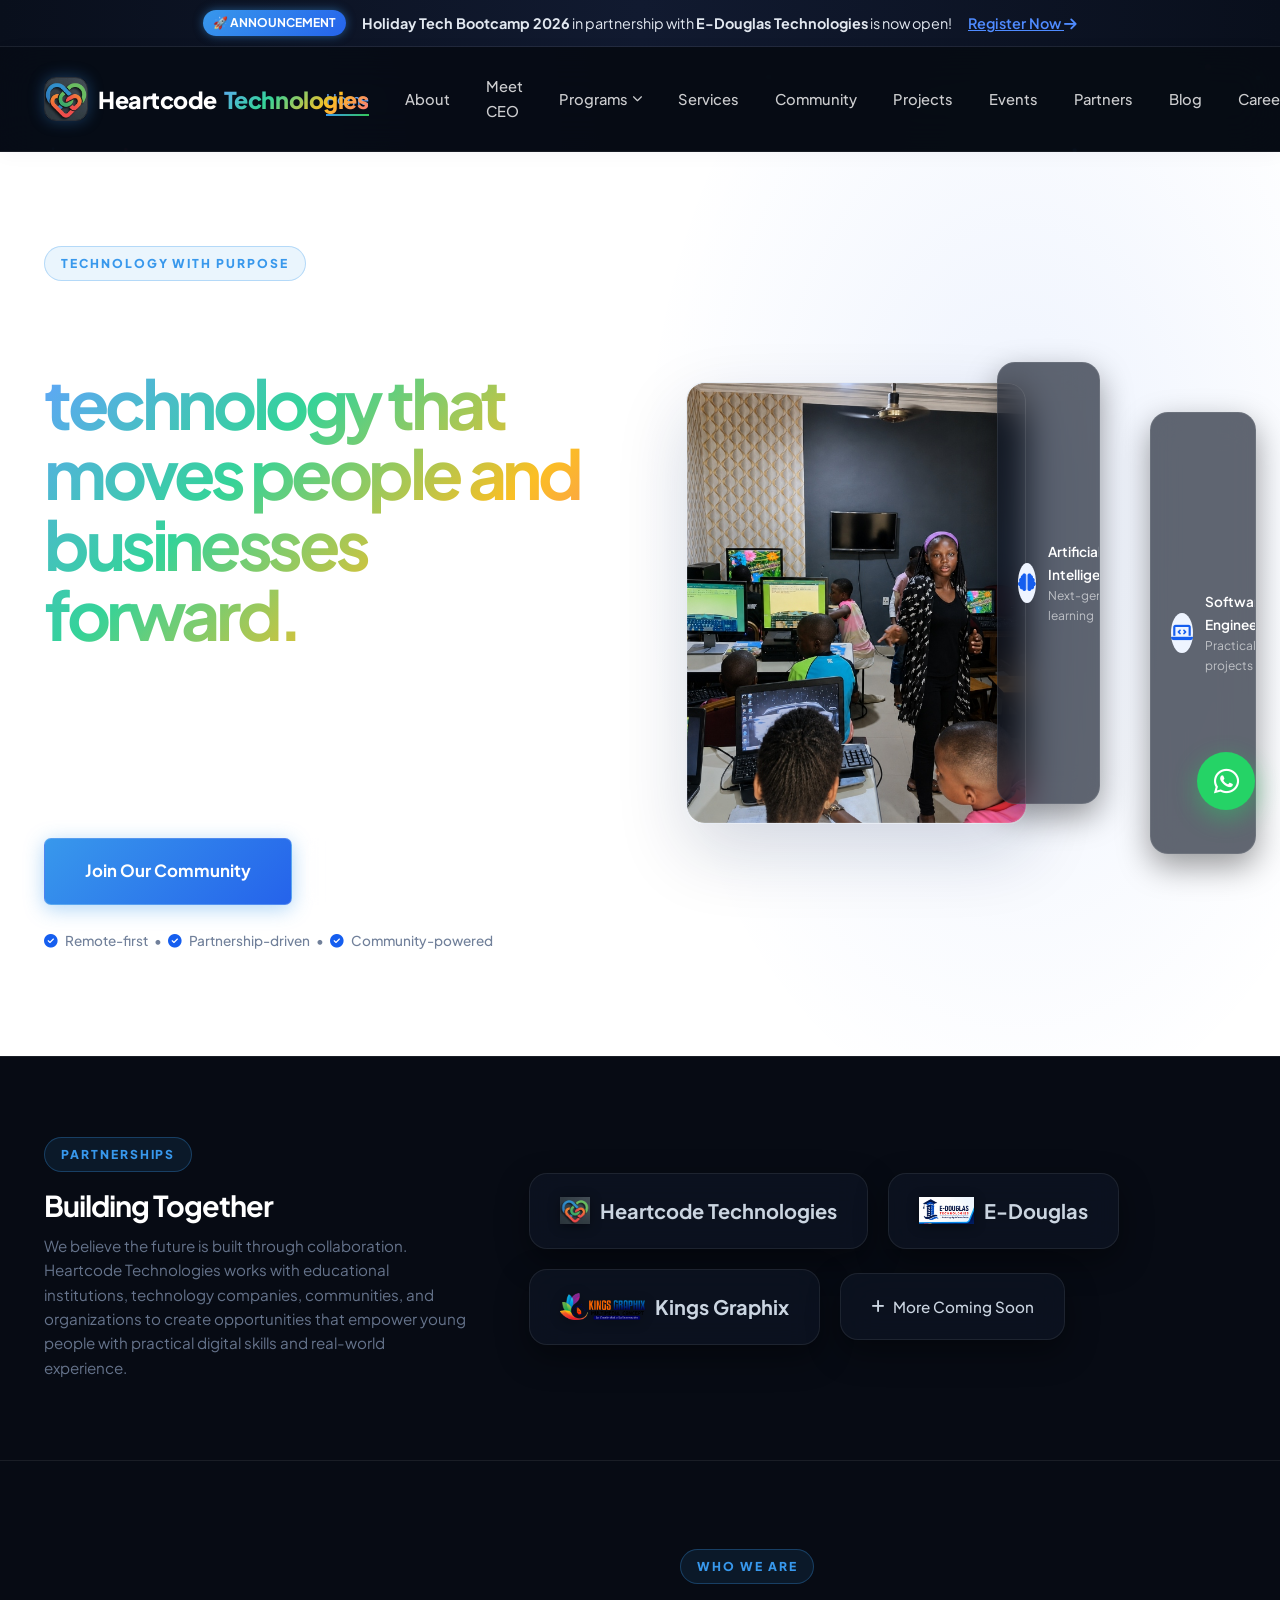
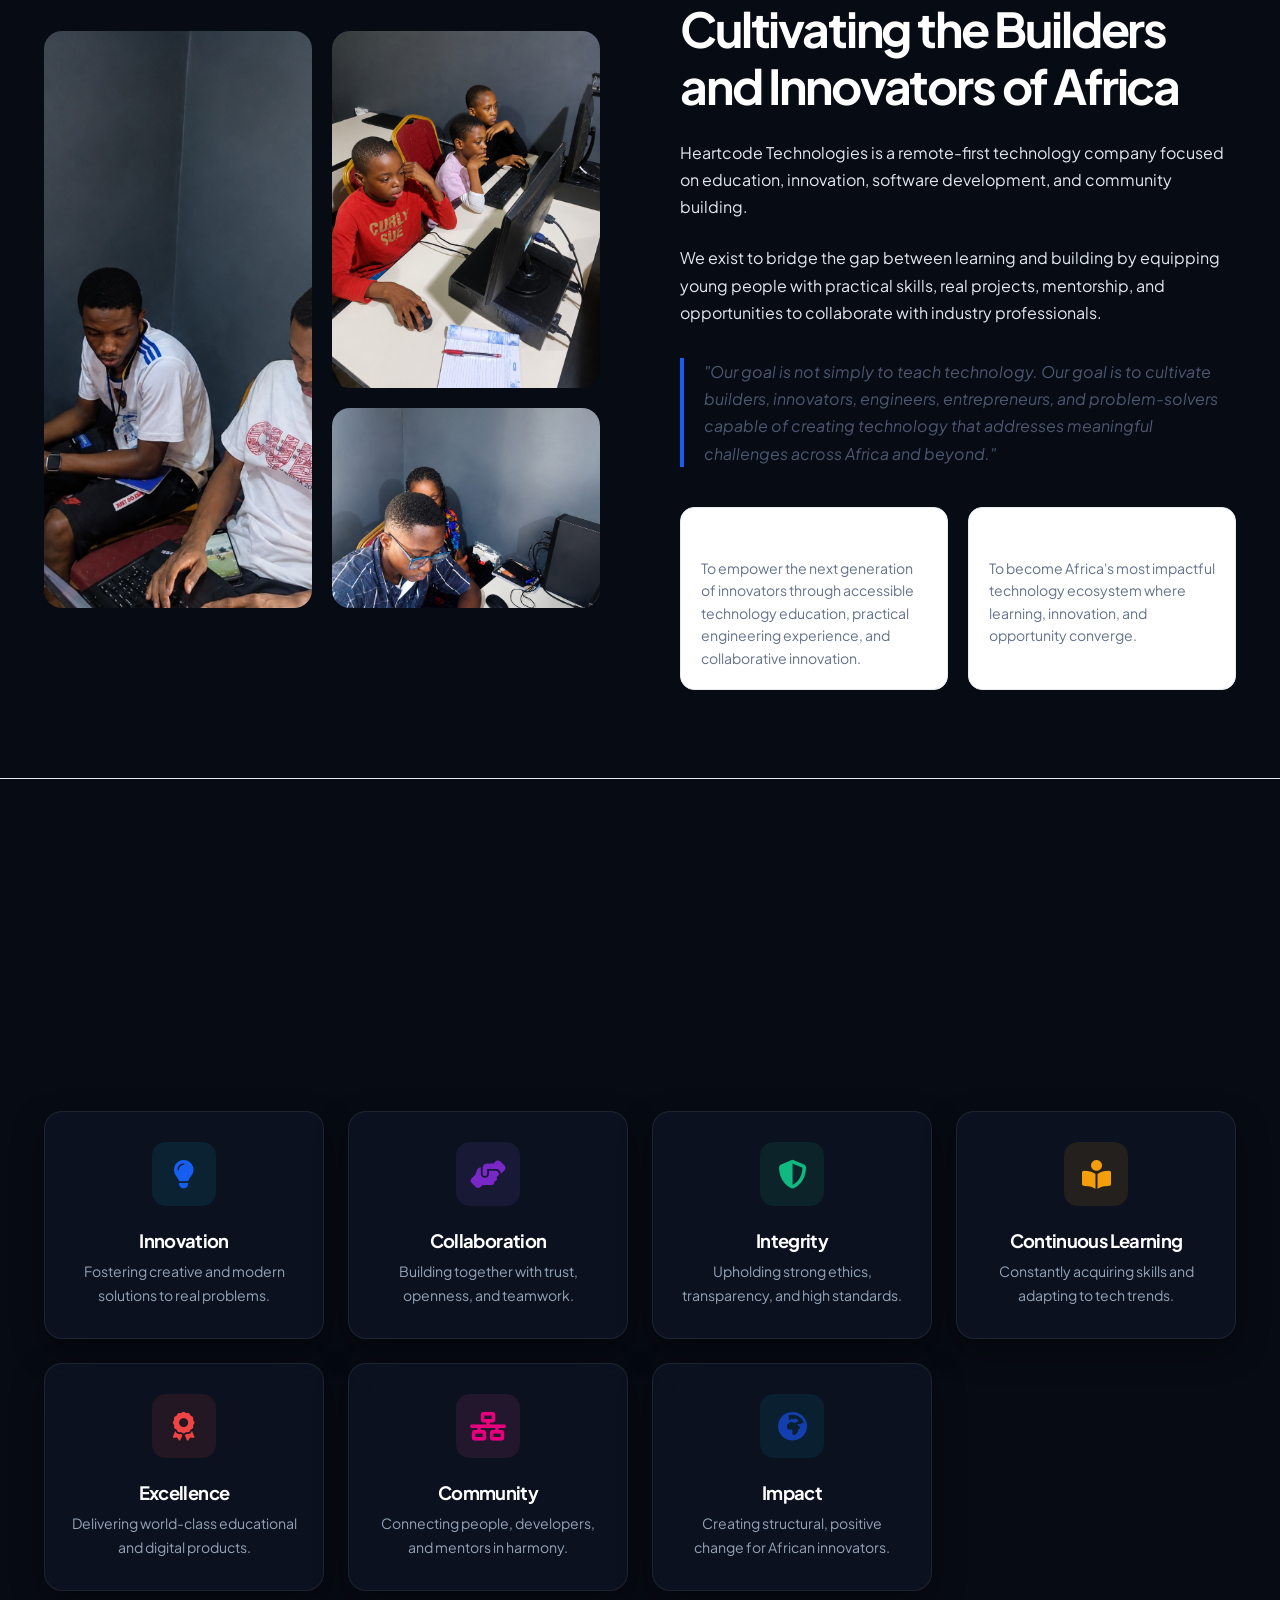
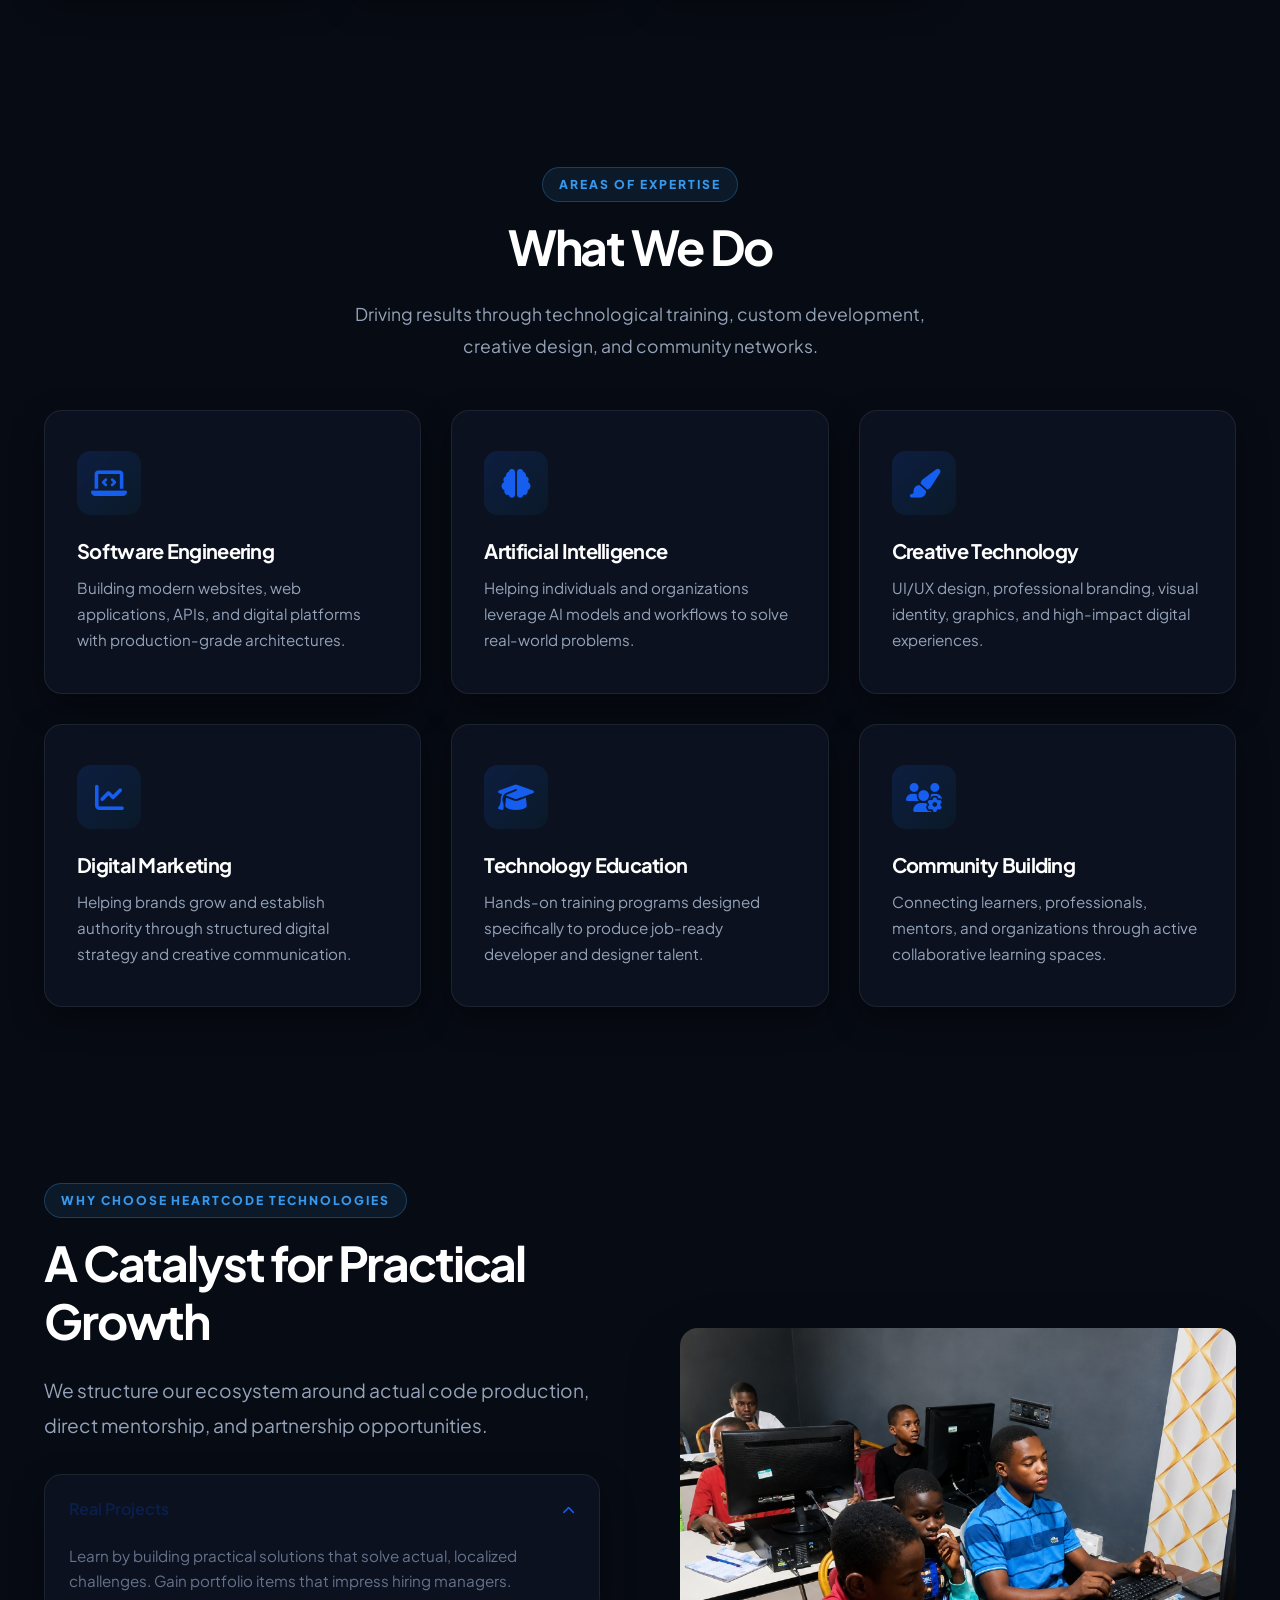
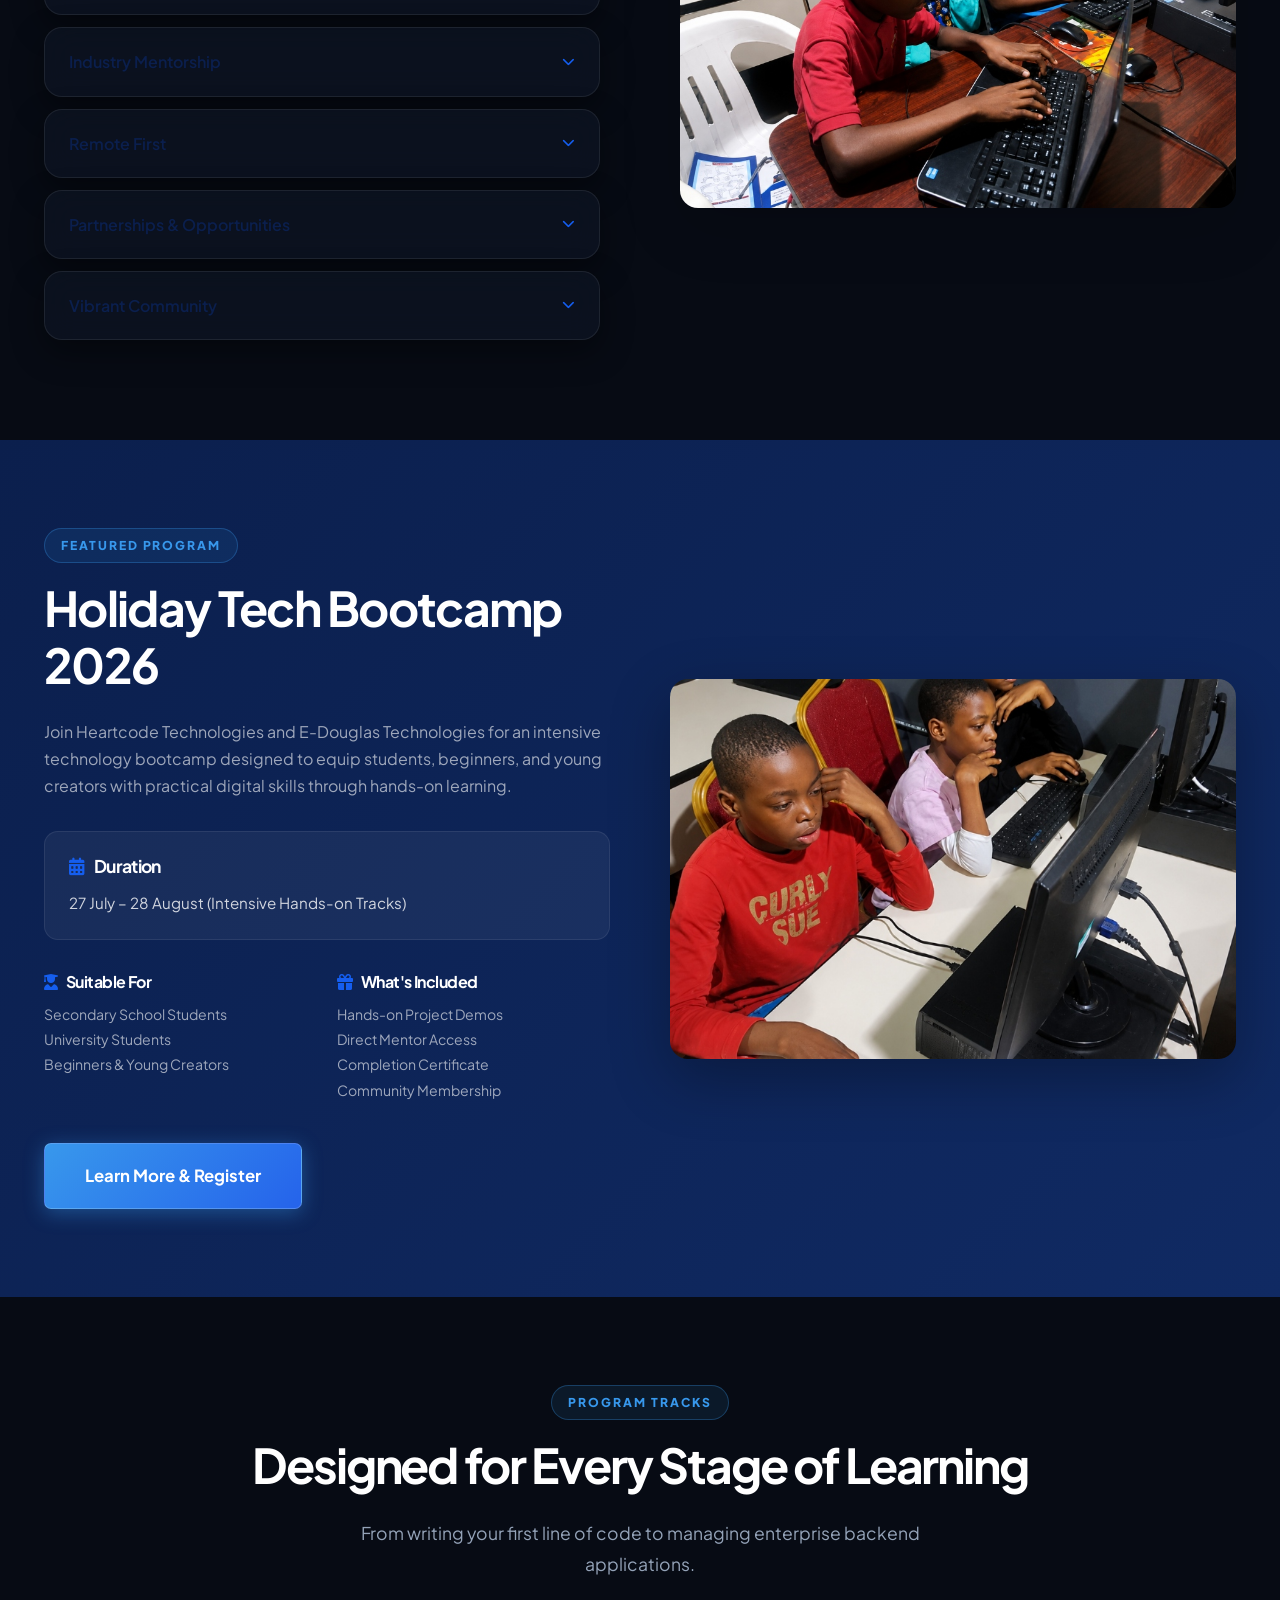
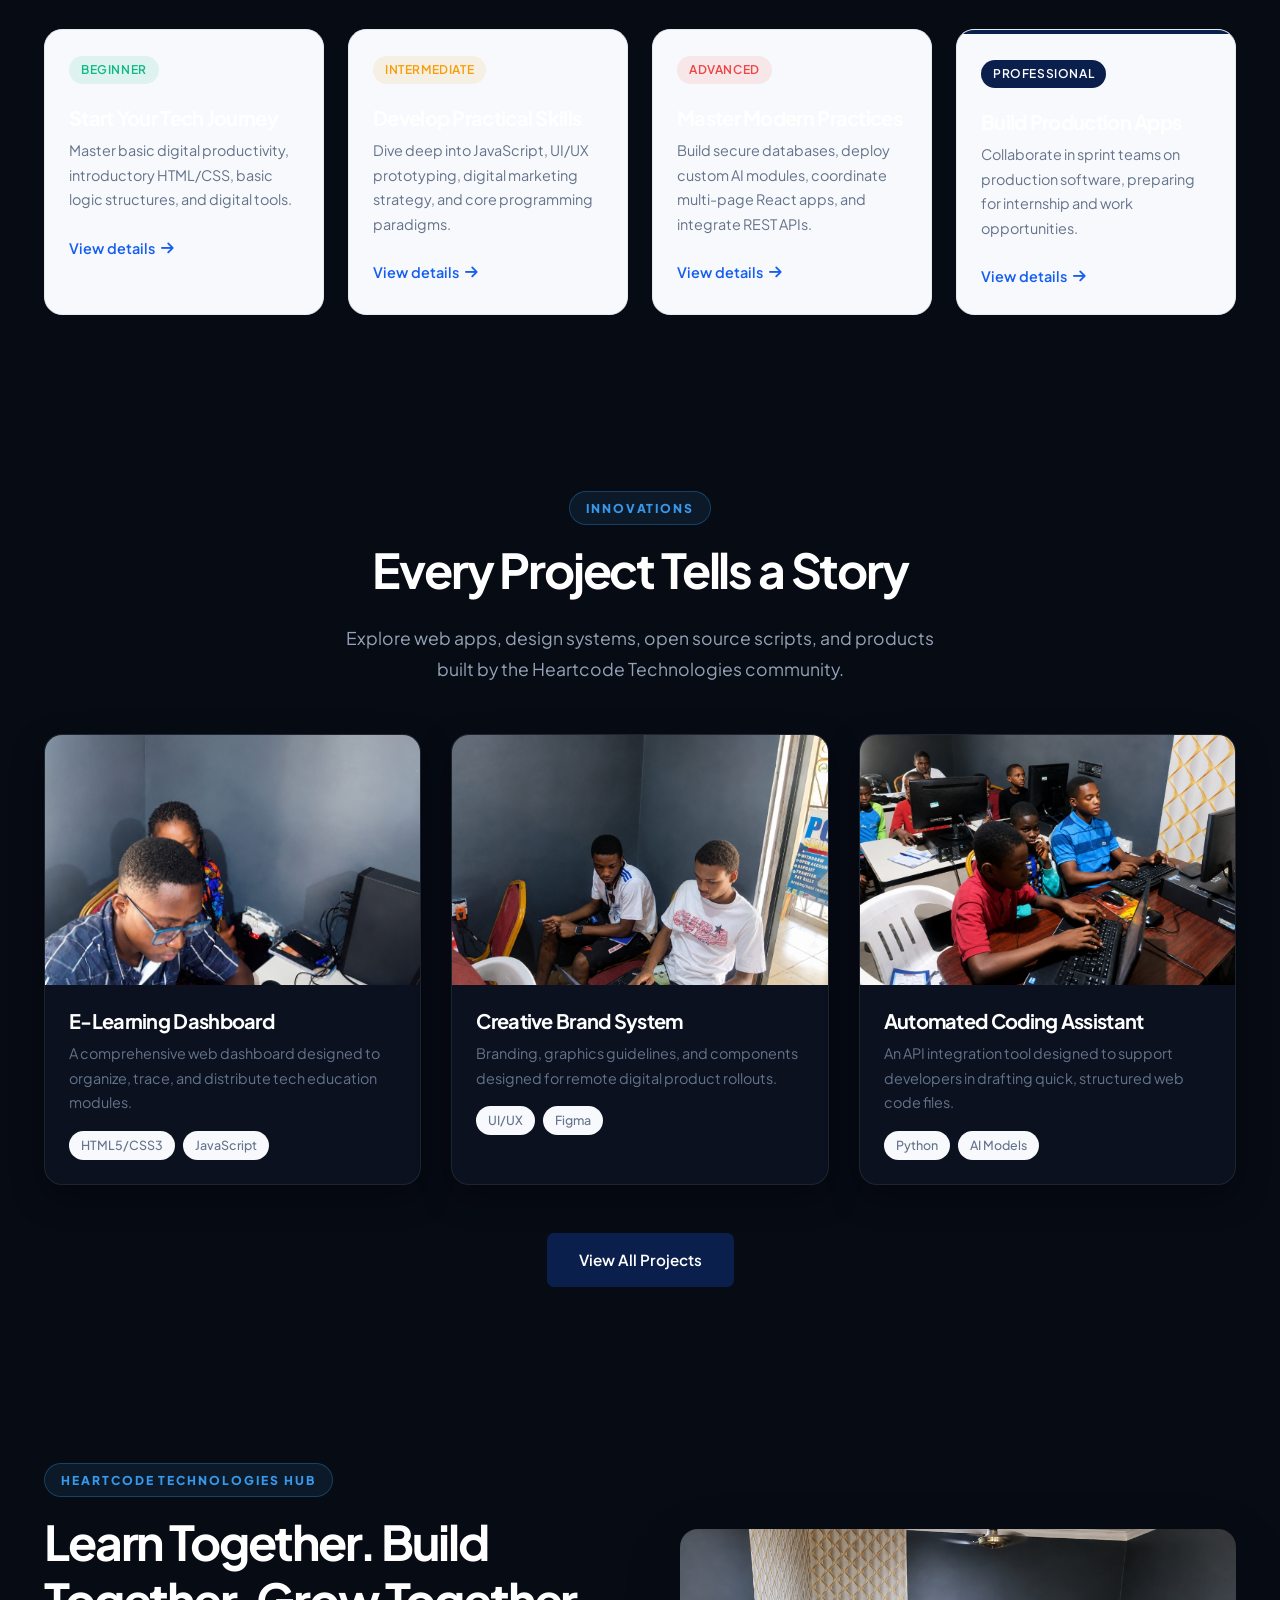
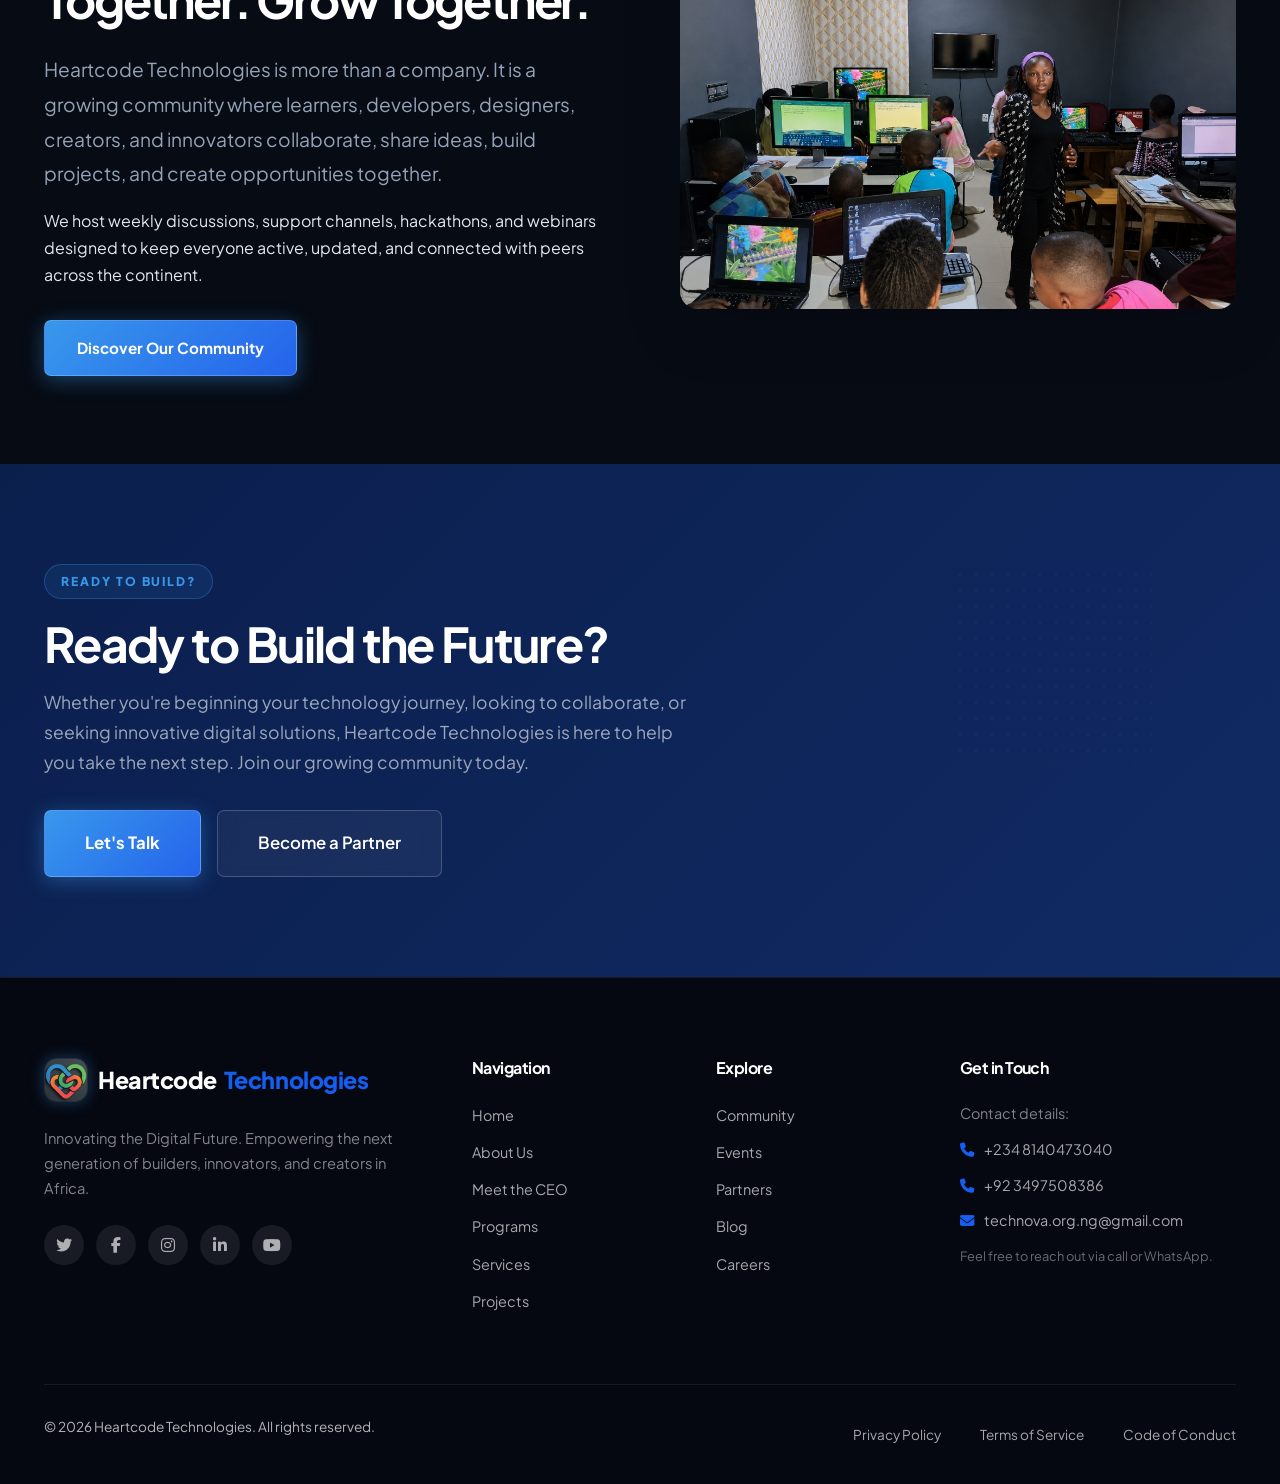
==== index.html @ 49b743de "Refine Heartcode Technologies homepage messaging and footer identity" ====
<!DOCTYPE html>
<html lang="en">

<head>
  <meta charset="UTF-8">
  <meta name="viewport" content="width=device-width, initial-scale=1.0">
  <meta name="description" content="Heartcode Technologies — We build technology that moves people and businesses forward. Remote-first technology company and innovation community.">
  <meta name="keywords" content="Heartcode Technologies, Heartcode Technologies, technology education, software engineering, artificial intelligence, creative technology, partnerships, Africa innovators">
  <meta name="author" content="Heartcode Technologies">
  <title>Heartcode Technologies — Technology with Purpose. Built for Progress.</title>
  <link rel="shortcut icon" href="./assets/img/favicon.png">
  <link rel="stylesheet" href="./assets/css/style.css">
  <link rel="stylesheet" href="https://cdnjs.cloudflare.com/ajax/libs/font-awesome/6.5.0/css/all.min.css">
</head>

<body>

  <!-- Mobile Overlay -->
  <div class="mobile-overlay"></div>

  <!-- ========== ANNOUNCEMENT BAR ========== -->
  <div class="announcement-bar">
    <div class="container">
      <div class="announcement-inner">
        <span class="announcement-badge">🚀 Announcement</span>
        <span><strong>Holiday Tech Bootcamp 2026</strong> in partnership with <strong>E-Douglas Technologies</strong> is now open!</span>
        <a href="./programs.html" class="announcement-link">Register Now <i class="fas fa-arrow-right"></i></a>
      </div>
    </div>
  </div>

  <!-- ========== HEADER ========== -->
  <header class="header" id="header">
    <div class="container">
      <nav class="nav-inner">
        <a href="./index.html" class="logo">
          <img src="./assets/img/heartcode-icon.png" alt="Heartcode Technologies Logo" class="brand-logo-img">
          <span class="logo-text">Heartcode <span class="logo-gradient">Technologies</span></span>
        </a>

        <div class="nav-links" id="navLinks">
          <a href="./index.html" class="active">Home</a>
          <a href="./about.html">About</a>
          <a href="./ceo.html">Meet CEO</a>
          <div class="nav-dropdown">
            <a href="#" class="nav-dropdown-toggle">
              Programs <i class="fas fa-chevron-down dropdown-arrow"></i>
            </a>
            <div class="nav-dropdown-menu">
              <a href="./programs.html">Bootcamp 2026</a>
              <a href="./programs.html#levels">Program Tracks</a>
            </div>
          </div>
          <a href="./services.html">Services</a>
          <a href="./community.html">Community</a>
          <a href="./projects.html">Projects</a>
          <a href="./events.html">Events</a>
          <a href="./partners.html">Partners</a>
          <a href="./blog.html">Blog</a>
          <a href="./careers.html">Careers</a>
          <a href="./contact.html">Contact</a>

          <div class="nav-cta">
            <a href="./contact.html" class="btn btn-primary btn-sm">Let's Talk</a>
          </div>
        </div>

        <button class="menu-toggle" id="menuToggle" aria-label="Toggle Menu">
          <span></span>
          <span></span>
          <span></span>
        </button>
      </nav>
    </div>
  </header>

  <!-- ========== HERO SECTION ========== -->
  <section class="hero" id="hero">
    <div class="hero-bg-shapes">
      <div class="shape shape-1"></div>
      <div class="shape shape-2"></div>
      <div class="shape shape-3"></div>
    </div>
    <div class="hero-grid"></div>

    <div class="container">
      <div class="hero-content">
        <div class="hero-text">
          <span class="section-label">Technology with Purpose</span>
          <h1>We build <span class="highlight">technology that moves people and businesses forward.</span></h1>
          <p class="hero-desc">We are a technology company creating digital solutions, strengthening cybersecurity, developing practical technology skills, and helping organisations turn ambitious ideas into working products.</p>
          <div class="hero-buttons">
            <a href="./contact.html" class="btn btn-primary btn-lg">Join Our Community</a>
            <a href="./programs.html" class="btn btn-outline btn-lg">Explore Programs</a>
          </div>
          <p style="color: rgba(255,255,255,0.4); font-size: 0.85rem; margin-top: 1.5rem; font-weight: 500;">
            <i class="fas fa-check-circle" style="color: var(--primary); margin-right: 5px;"></i> Remote-first &nbsp;&nbsp;&bull;&nbsp;&nbsp; 
            <i class="fas fa-check-circle" style="color: var(--primary); margin-right: 5px;"></i> Partnership-driven &nbsp;&nbsp;&bull;&nbsp;&nbsp; 
            <i class="fas fa-check-circle" style="color: var(--primary); margin-right: 5px;"></i> Community-powered
          </p>
        </div>

        <div class="hero-visual">
          <div class="hero-image-wrapper">
            <img src="./assets/img/training-classroom.jpg" alt="Heartcode Technologies Training Classroom in Action">
          </div>
          <div class="hero-float-card card-1">
            <div class="icon-circle"><i class="fas fa-brain"></i></div>
            <div>
              <div class="card-text">Artificial Intelligence</div>
              <div class="card-sub">Next-gen learning</div>
            </div>
          </div>
          <div class="hero-float-card card-2">
            <div class="icon-circle"><i class="fas fa-laptop-code"></i></div>
            <div>
              <div class="card-text">Software Engineering</div>
              <div class="card-sub">Practical projects</div>
            </div>
          </div>
        </div>
      </div>
    </div>
  </section>

  <!-- ========== PARTNERS SECTION ========== -->
  <section class="partners-section">
    <div class="container">
      <div class="partners-inner">
        <div>
          <span class="section-label">Partnerships</span>
          <h2 style="font-size: 1.8rem; margin-bottom: 0.75rem;">Building Together</h2>
          <p style="color: var(--gray-400); font-size: 0.95rem; line-height: 1.6; margin: 0;">We believe the future is built through collaboration. Heartcode Technologies works with educational institutions, technology companies, communities, and organizations to create opportunities that empower young people with practical digital skills and real-world experience.</p>
        </div>
        <div class="partner-logos">
          <div class="partner-logo-box">
            <img src="./assets/img/heartcode-icon.png" alt="Heartcode Technologies" class="partner-inline-logo"> Heartcode Technologies
          </div>
          <div class="partner-logo-box">
            <img src="./assets/img/edouglas-logo.png" alt="E-Douglas Technologies" class="partner-inline-logo"> E-Douglas
          </div>
          <div class="partner-logo-box">
            <img src="./assets/img/kingsgraphix-logo.png" alt="Kings Graphix" class="partner-inline-logo"> Kings Graphix
          </div>
          <div class="partner-logo-box upcoming">
            <i class="fas fa-plus" style="margin-right: 8px;"></i> More Coming Soon
          </div>
        </div>
      </div>
    </div>
  </section>

  <!-- ========== ABOUT SUMMARY ========== -->
  <section class="about-section" id="about">
    <div class="container">
      <div class="about-grid">
        <div class="about-images reveal">
          <div class="img-tall">
            <img src="./assets/img/training-mentors.jpg" alt="Heartcode Technologies Mentors Collaborating on Laptop">
          </div>
          <div class="img-square">
            <img src="./assets/img/training-kids.jpg" alt="Young Students Learning at Computers" style="width: 100%; height: 100%; object-fit: cover; border-radius: var(--radius-md);">
          </div>
          <div class="img-square">
            <img src="./assets/img/training-student.jpg" alt="Heartcode Technologies Student Working at Computer">
          </div>
        </div>

        <div class="reveal">
          <span class="section-label">Who We Are</span>
          <h2 class="section-title">Cultivating the Builders and Innovators of Africa</h2>
          <p style="margin-bottom: 1.5rem;">Heartcode Technologies is a remote-first technology company focused on education, innovation, software development, and community building.</p>
          <p style="margin-bottom: 2rem;">We exist to bridge the gap between learning and building by equipping young people with practical skills, real projects, mentorship, and opportunities to collaborate with industry professionals.</p>
          <blockquote style="border-left: 4px solid var(--primary); padding-left: 20px; font-style: italic; color: var(--gray-500); margin-bottom: 2.5rem;">
            "Our goal is not simply to teach technology. Our goal is to cultivate builders, innovators, engineers, entrepreneurs, and problem-solvers capable of creating technology that addresses meaningful challenges across Africa and beyond."
          </blockquote>
          
          <div style="display: grid; grid-template-columns: 1fr 1fr; gap: 20px;">
            <div style="background: var(--white); padding: 20px; border-radius: var(--radius-md); border: 1px solid var(--gray-100);">
              <h4 style="font-size: 1.1rem; color: var(--primary); margin-bottom: 8px;"><i class="fas fa-bullseye"></i> Our Mission</h4>
              <p style="font-size: 0.88rem; color: var(--gray-400); margin: 0; line-height: 1.6;">To empower the next generation of innovators through accessible technology education, practical engineering experience, and collaborative innovation.</p>
            </div>
            <div style="background: var(--white); padding: 20px; border-radius: var(--radius-md); border: 1px solid var(--gray-100);">
              <h4 style="font-size: 1.1rem; color: var(--accent-purple); margin-bottom: 8px;"><i class="fas fa-eye"></i> Our Vision</h4>
              <p style="font-size: 0.88rem; color: var(--gray-400); margin: 0; line-height: 1.6;">To become Africa's most impactful technology ecosystem where learning, innovation, and opportunity converge.</p>
            </div>
          </div>
        </div>
      </div>
    </div>
  </section>

  <!-- ========== VALUES SECTION ========== -->
  <section class="values-section" style="background: var(--white); border-top: 1px solid var(--gray-100);">
    <div class="container">
      <div class="text-center reveal">
        <span class="section-label" style="justify-content:center;">Core Values</span>
        <h2 class="section-title">What Drives Heartcode Technologies</h2>
        <p class="section-desc" style="margin: 0 auto 3rem;">We are anchored by foundational values that shape our training, products, and overall community ecosystem.</p>
      </div>

      <div style="display: grid; grid-template-columns: repeat(auto-fill, minmax(250px, 1fr)); gap: 24px;">
        <div class="service-card reveal reveal-delay-1" style="padding: 30px 24px; text-align: center;">
          <div class="service-icon" style="margin: 0 auto 1.5rem; background: rgba(0, 180, 216, 0.1);"><i class="fas fa-lightbulb"></i></div>
          <h4 style="font-size: 1.15rem; margin-bottom: 8px;">Innovation</h4>
          <p style="font-size: 0.88rem; color: var(--gray-400); margin: 0;">Fostering creative and modern solutions to real problems.</p>
        </div>

        <div class="service-card reveal reveal-delay-2" style="padding: 30px 24px; text-align: center;">
          <div class="service-icon" style="margin: 0 auto 1.5rem; color: var(--accent-purple); background: rgba(139, 92, 246, 0.1);"><i class="fas fa-hands-helping"></i></div>
          <h4 style="font-size: 1.15rem; margin-bottom: 8px;">Collaboration</h4>
          <p style="font-size: 0.88rem; color: var(--gray-400); margin: 0;">Building together with trust, openness, and teamwork.</p>
        </div>

        <div class="service-card reveal reveal-delay-3" style="padding: 30px 24px; text-align: center;">
          <div class="service-icon" style="margin: 0 auto 1.5rem; color: var(--accent-green); background: rgba(16, 185, 129, 0.1);"><i class="fas fa-shield-alt"></i></div>
          <h4 style="font-size: 1.15rem; margin-bottom: 8px;">Integrity</h4>
          <p style="font-size: 0.88rem; color: var(--gray-400); margin: 0;">Upholding strong ethics, transparency, and high standards.</p>
        </div>

        <div class="service-card reveal reveal-delay-4" style="padding: 30px 24px; text-align: center;">
          <div class="service-icon" style="margin: 0 auto 1.5rem; color: var(--accent-orange); background: rgba(245, 158, 11, 0.1);"><i class="fas fa-book-reader"></i></div>
          <h4 style="font-size: 1.15rem; margin-bottom: 8px;">Continuous Learning</h4>
          <p style="font-size: 0.88rem; color: var(--gray-400); margin: 0;">Constantly acquiring skills and adapting to tech trends.</p>
        </div>

        <div class="service-card reveal reveal-delay-1" style="padding: 30px 24px; text-align: center;">
          <div class="service-icon" style="margin: 0 auto 1.5rem; color: var(--accent-red); background: rgba(239, 68, 68, 0.1);"><i class="fas fa-award"></i></div>
          <h4 style="font-size: 1.15rem; margin-bottom: 8px;">Excellence</h4>
          <p style="font-size: 0.88rem; color: var(--gray-400); margin: 0;">Delivering world-class educational and digital products.</p>
        </div>

        <div class="service-card reveal reveal-delay-2" style="padding: 30px 24px; text-align: center;">
          <div class="service-icon" style="margin: 0 auto 1.5rem; color: var(--accent-pink); background: rgba(236, 72, 153, 0.1);"><i class="fas fa-network-wired"></i></div>
          <h4 style="font-size: 1.15rem; margin-bottom: 8px;">Community</h4>
          <p style="font-size: 0.88rem; color: var(--gray-400); margin: 0;">Connecting people, developers, and mentors in harmony.</p>
        </div>

        <div class="service-card reveal reveal-delay-3" style="padding: 30px 24px; text-align: center;">
          <div class="service-icon" style="margin: 0 auto 1.5rem; color: var(--primary-dark); background: rgba(0, 150, 183, 0.1);"><i class="fas fa-globe-africa"></i></div>
          <h4 style="font-size: 1.15rem; margin-bottom: 8px;">Impact</h4>
          <p style="font-size: 0.88rem; color: var(--gray-400); margin: 0;">Creating structural, positive change for African innovators.</p>
        </div>
      </div>
    </div>
  </section>

  <!-- ========== WHAT WE DO SECTION ========== -->
  <section class="services-section" id="what-we-do" style="background: var(--off-white);">
    <div class="container">
      <div class="text-center reveal">
        <span class="section-label" style="justify-content:center;">Areas of Expertise</span>
        <h2 class="section-title">What We Do</h2>
        <p class="section-desc" style="margin: 0 auto 3rem;">Driving results through technological training, custom development, creative design, and community networks.</p>
      </div>

      <div class="services-grid">
        <div class="service-card reveal reveal-delay-1">
          <div class="service-icon"><i class="fas fa-laptop-code"></i></div>
          <h4>Software Engineering</h4>
          <p>Building modern websites, web applications, APIs, and digital platforms with production-grade architectures.</p>
        </div>

        <div class="service-card reveal reveal-delay-2">
          <div class="service-icon"><i class="fas fa-brain"></i></div>
          <h4>Artificial Intelligence</h4>
          <p>Helping individuals and organizations leverage AI models and workflows to solve real-world problems.</p>
        </div>

        <div class="service-card reveal reveal-delay-3">
          <div class="service-icon"><i class="fas fa-paint-brush"></i></div>
          <h4>Creative Technology</h4>
          <p>UI/UX design, professional branding, visual identity, graphics, and high-impact digital experiences.</p>
        </div>

        <div class="service-card reveal reveal-delay-1">
          <div class="service-icon"><i class="fas fa-chart-line"></i></div>
          <h4>Digital Marketing</h4>
          <p>Helping brands grow and establish authority through structured digital strategy and creative communication.</p>
        </div>

        <div class="service-card reveal reveal-delay-2">
          <div class="service-icon"><i class="fas fa-graduation-cap"></i></div>
          <h4>Technology Education</h4>
          <p>Hands-on training programs designed specifically to produce job-ready developer and designer talent.</p>
        </div>

        <div class="service-card reveal reveal-delay-3">
          <div class="service-icon"><i class="fas fa-users-cog"></i></div>
          <h4>Community Building</h4>
          <p>Connecting learners, professionals, mentors, and organizations through active collaborative learning spaces.</p>
        </div>
      </div>
    </div>
  </section>

  <!-- ========== WHY HEARTCODE NEXUS SECTION ========== -->
  <section class="why-section" id="why-technologies">
    <div class="container">
      <div class="why-grid">
        <div class="reveal">
          <span class="section-label">Why Choose Heartcode Technologies</span>
          <h2 class="section-title">A Catalyst for Practical Growth</h2>
          <p class="lead mb-4">We structure our ecosystem around actual code production, direct mentorship, and partnership opportunities.</p>

          <div class="accordion">
            <div class="accordion-item active">
              <div class="accordion-header">
                Real Projects
                <i class="fas fa-chevron-down accordion-arrow"></i>
              </div>
              <div class="accordion-body">
                <div class="accordion-body-inner">
                  Learn by building practical solutions that solve actual, localized challenges. Gain portfolio items that impress hiring managers.
                </div>
              </div>
            </div>

            <div class="accordion-item">
              <div class="accordion-header">
                Industry Mentorship
                <i class="fas fa-chevron-down accordion-arrow"></i>
              </div>
              <div class="accordion-body">
                <div class="accordion-body-inner">
                  Learn directly from experienced tech leaders, engineers, and creatives who guide you through engineering practices.
                </div>
              </div>
            </div>

            <div class="accordion-item">
              <div class="accordion-header">
                Remote First
                <i class="fas fa-chevron-down accordion-arrow"></i>
              </div>
              <div class="accordion-body">
                <div class="accordion-body-inner">
                  Join from anywhere, collaborate from everywhere. Participate in standups, code reviews, and design critiques virtually.
                </div>
              </div>
            </div>

            <div class="accordion-item">
              <div class="accordion-header">
                Partnerships & Opportunities
                <i class="fas fa-chevron-down accordion-arrow"></i>
              </div>
              <div class="accordion-body">
                <div class="accordion-body-inner">
                  Create pathways through our partnerships with technology firms, local communities, and organizations like E-Douglas Technologies.
                </div>
              </div>
            </div>

            <div class="accordion-item">
              <div class="accordion-header">
                Vibrant Community
                <i class="fas fa-chevron-down accordion-arrow"></i>
              </div>
              <div class="accordion-body">
                <div class="accordion-body-inner">
                  Access a growing community where developers, designers, writers, and mentors collaborate on open-source and proprietary code.
                </div>
              </div>
            </div>
          </div>
        </div>

        <div class="reveal">
          <img src="./assets/img/training-group.jpg" alt="Heartcode Technologies Students in Group Training Session" style="width: 100%; height: 480px; object-fit: cover; border-radius: var(--radius-lg); box-shadow: 0 20px 60px rgba(0,0,0,0.15);">
        </div>
      </div>
    </div>
  </section>

  <!-- ========== BOOTCAMP / PROGRAM SECTION ========== -->
  <section class="bootcamp-section" id="bootcamp">
    <div class="container">
      <div class="bootcamp-content">
        <div class="reveal">
          <span class="section-label" style="color: var(--primary-light);">Featured Program</span>
          <h2 style="color: var(--white); margin-bottom: 1.5rem;">Holiday Tech Bootcamp 2026</h2>
          <p style="color: rgba(255,255,255,0.6); margin-bottom: 2rem;">Join Heartcode Technologies and E-Douglas Technologies for an intensive technology bootcamp designed to equip students, beginners, and young creators with practical digital skills through hands-on learning.</p>
          
          <div style="background: rgba(255, 255, 255, 0.05); padding: 24px; border-radius: var(--radius-md); border: 1px solid rgba(255,255,255,0.08); margin-bottom: 2rem;">
            <h4 style="color: var(--white); font-size: 1.1rem; margin-bottom: 12px;"><i class="fas fa-calendar-alt" style="color: var(--primary); margin-right: 8px;"></i> Duration</h4>
            <p style="color: rgba(255,255,255,0.8); font-size: 0.95rem; margin: 0;">27 July – 28 August (Intensive Hands-on Tracks)</p>
          </div>

          <div style="display: grid; grid-template-columns: 1fr 1fr; gap: 20px; margin-bottom: 2.5rem;">
            <div>
              <h4 style="color: var(--white); font-size: 1rem; margin-bottom: 10px;"><i class="fas fa-user-graduate" style="color: var(--primary); margin-right: 6px;"></i> Suitable For</h4>
              <ul style="color: rgba(255,255,255,0.6); font-size: 0.88rem; line-height: 1.8;">
                <li>Secondary School Students</li>
                <li>University Students</li>
                <li>Beginners & Young Creators</li>
              </ul>
            </div>
            <div>
              <h4 style="color: var(--white); font-size: 1rem; margin-bottom: 10px;"><i class="fas fa-gift" style="color: var(--primary); margin-right: 6px;"></i> What's Included</h4>
              <ul style="color: rgba(255,255,255,0.6); font-size: 0.88rem; line-height: 1.8;">
                <li>Hands-on Project Demos</li>
                <li>Direct Mentor Access</li>
                <li>Completion Certificate</li>
                <li>Community Membership</li>
              </ul>
            </div>
          </div>

          <a href="./programs.html" class="btn btn-primary btn-lg">Learn More & Register</a>
        </div>

        <div class="reveal">
          <img src="./assets/img/training-kids.jpg" alt="Heartcode Technologies Bootcamp Students at Computers" style="width: 100%; height: 380px; object-fit: cover; border-radius: var(--radius-lg); box-shadow: 0 20px 60px rgba(0,0,0,0.3);">
        </div>
      </div>
    </div>
  </section>

  <!-- ========== PROGRAMS OVERVIEW ========== -->
  <section class="courses-section" id="programs-levels">
    <div class="container">
      <div class="text-center reveal">
        <span class="section-label" style="justify-content:center;">Program Tracks</span>
        <h2 class="section-title">Designed for Every Stage of Learning</h2>
        <p class="section-desc" style="margin: 0 auto 3rem;">From writing your first line of code to managing enterprise backend applications.</p>
      </div>

      <div style="display: grid; grid-template-columns: repeat(auto-fit, minmax(260px, 1fr)); gap: 24px;">
        <div class="course-card reveal reveal-delay-1" style="background: var(--off-white);">
          <div class="course-card-body">
            <span class="course-tag beginner">Beginner</span>
            <h4 style="margin-top: 10px;">Start Your Tech Journey</h4>
            <p>Master basic digital productivity, introductory HTML/CSS, basic logic structures, and digital tools.</p>
            <a href="./programs.html" class="read-more">View details <i class="fas fa-arrow-right"></i></a>
          </div>
        </div>

        <div class="course-card reveal reveal-delay-2" style="background: var(--off-white);">
          <div class="course-card-body">
            <span class="course-tag intermediate">Intermediate</span>
            <h4 style="margin-top: 10px;">Develop Practical Skills</h4>
            <p>Dive deep into JavaScript, UI/UX prototyping, digital marketing strategy, and core programming paradigms.</p>
            <a href="./programs.html" class="read-more">View details <i class="fas fa-arrow-right"></i></a>
          </div>
        </div>

        <div class="course-card reveal reveal-delay-3" style="background: var(--off-white);">
          <div class="course-card-body">
            <span class="course-tag advanced">Advanced</span>
            <h4 style="margin-top: 10px;">Master Modern Practices</h4>
            <p>Build secure databases, deploy custom AI modules, coordinate multi-page React apps, and integrate REST APIs.</p>
            <a href="./programs.html" class="read-more">View details <i class="fas fa-arrow-right"></i></a>
          </div>
        </div>

        <div class="course-card reveal reveal-delay-4" style="background: var(--off-white);">
          <div class="course-card-body" style="border-top: 4px solid var(--navy);">
            <span class="course-tag advanced" style="background: var(--navy); color: var(--white);">Professional</span>
            <h4 style="margin-top: 10px;">Build Production Apps</h4>
            <p>Collaborate in sprint teams on production software, preparing for internship and work opportunities.</p>
            <a href="./programs.html" class="read-more">View details <i class="fas fa-arrow-right"></i></a>
          </div>
        </div>
      </div>
    </div>
  </section>

  <!-- ========== PROJECTS SUMMARY ========== -->
  <section class="projects-section" style="background: var(--off-white);">
    <div class="container">
      <div class="text-center reveal">
        <span class="section-label" style="justify-content:center;">Innovations</span>
        <h2 class="section-title">Every Project Tells a Story</h2>
        <p class="section-desc" style="margin: 0 auto 3rem;">Explore web apps, design systems, open source scripts, and products built by the Heartcode Technologies community.</p>
      </div>

      <div class="projects-grid">
        <div class="project-card reveal reveal-delay-1">
          <div class="project-card-img">
            <img src="./assets/img/training-student.jpg" alt="Student Working on E-Learning Project" style="width: 100%; height: 100%; object-fit: cover;">
          </div>
          <div class="project-card-body">
            <h4>E-Learning Dashboard</h4>
            <p>A comprehensive web dashboard designed to organize, trace, and distribute tech education modules.</p>
            <div class="project-tags">
              <span class="project-tag">HTML5/CSS3</span>
              <span class="project-tag">JavaScript</span>
            </div>
          </div>
        </div>

        <div class="project-card reveal reveal-delay-2">
          <div class="project-card-img">
            <img src="./assets/img/training-mentors.jpg" alt="Team Working on Design System" style="width: 100%; height: 100%; object-fit: cover;">
          </div>
          <div class="project-card-body">
            <h4>Creative Brand System</h4>
            <p>Branding, graphics guidelines, and components designed for remote digital product rollouts.</p>
            <div class="project-tags">
              <span class="project-tag">UI/UX</span>
              <span class="project-tag">Figma</span>
            </div>
          </div>
        </div>

        <div class="project-card reveal reveal-delay-3">
          <div class="project-card-img">
            <img src="./assets/img/training-group.jpg" alt="Students Building AI Integration Tool" style="width: 100%; height: 100%; object-fit: cover;">
          </div>
          <div class="project-card-body">
            <h4>Automated Coding Assistant</h4>
            <p>An API integration tool designed to support developers in drafting quick, structured web code files.</p>
            <div class="project-tags">
              <span class="project-tag">Python</span>
              <span class="project-tag">AI Models</span>
            </div>
          </div>
        </div>
      </div>

      <div class="text-center" style="margin-top: 3rem;">
        <a href="./projects.html" class="btn btn-dark">View All Projects</a>
      </div>
    </div>
  </section>

  <!-- ========== COMMUNITY SECTION ========== -->
  <section class="testimonials-section">
    <div class="container">
      <div class="about-grid" style="align-items: center;">
        <div class="reveal">
          <span class="section-label">Heartcode Technologies Hub</span>
          <h2 class="section-title">Learn Together. Build Together. Grow Together.</h2>
          <p class="lead">Heartcode Technologies is more than a company. It is a growing community where learners, developers, designers, creators, and innovators collaborate, share ideas, build projects, and create opportunities together.</p>
          <p style="margin-bottom: 2rem;">We host weekly discussions, support channels, hackathons, and webinars designed to keep everyone active, updated, and connected with peers across the continent.</p>
          <a href="./community.html" class="btn btn-primary">Discover Our Community</a>
        </div>
        <div class="reveal">
          <img src="./assets/img/training-classroom.jpg" alt="Heartcode Technologies Community Training Session" style="width: 100%; height: 380px; object-fit: cover; border-radius: var(--radius-lg); box-shadow: 0 20px 60px rgba(0,0,0,0.15);">
        </div>
      </div>
    </div>
  </section>

  <!-- ========== CTA SECTION ========== -->
  <section class="cta-banner">
    <div class="cta-shapes">
      <div class="dot-grid"></div>
    </div>
    <div class="container">
      <div class="cta-content reveal">
        <span class="section-label" style="color:var(--primary-light);">Ready to Build?</span>
        <h2>Ready to Build the Future?</h2>
        <p>Whether you're beginning your technology journey, looking to collaborate, or seeking innovative digital solutions, Heartcode Technologies is here to help you take the next step. Join our growing community today.</p>
        <div style="display: flex; gap: 16px; margin-top: 2rem; flex-wrap: wrap;">
          <a href="./contact.html" class="btn btn-primary btn-lg">Let's Talk</a>
          <a href="./partners.html" class="btn btn-outline btn-lg">Become a Partner</a>
        </div>
      </div>
    </div>
  </section>

  <!-- ========== FOOTER ========== -->
  <footer class="footer" id="footer">
    <div class="container">
      <div class="footer-grid">
        <div class="footer-brand">
          <a href="./index.html" class="logo" style="margin-bottom: 1.5rem;">
            <img src="./assets/img/heartcode-icon.png" alt="Heartcode Technologies Logo" class="brand-logo-img">
            <span class="logo-text" style="color: var(--white);">Heartcode <span>Technologies</span></span>
          </a>
          <p>Innovating the Digital Future. Empowering the next generation of builders, innovators, and creators in Africa.</p>
          <div class="footer-social">
            <a href="#" aria-label="Twitter"><i class="fab fa-twitter"></i></a>
            <a href="#" aria-label="Facebook"><i class="fab fa-facebook-f"></i></a>
            <a href="#" aria-label="Instagram"><i class="fab fa-instagram"></i></a>
            <a href="#" aria-label="LinkedIn"><i class="fab fa-linkedin-in"></i></a>
            <a href="#" aria-label="YouTube"><i class="fab fa-youtube"></i></a>
          </div>
        </div>

        <div class="footer-col">
          <h4>Navigation</h4>
          <ul style="padding: 0;">
            <li><a href="./index.html">Home</a></li>
            <li><a href="./about.html">About Us</a></li>
            <li><a href="./ceo.html">Meet the CEO</a></li>
            <li><a href="./programs.html">Programs</a></li>
            <li><a href="./services.html">Services</a></li>
            <li><a href="./projects.html">Projects</a></li>
          </ul>
        </div>

        <div class="footer-col">
          <h4>Explore</h4>
          <ul style="padding: 0;">
            <li><a href="./community.html">Community</a></li>
            <li><a href="./events.html">Events</a></li>
            <li><a href="./partners.html">Partners</a></li>
            <li><a href="./blog.html">Blog</a></li>
            <li><a href="./careers.html">Careers</a></li>
          </ul>
        </div>

        <div class="footer-col">
          <h4>Get in Touch</h4>
          <p style="font-size: 0.9rem; margin-bottom: 10px; color: rgba(255,255,255,0.5);">Contact details:</p>
          <ul style="padding: 0; margin-bottom: 15px;">
            <li style="margin-bottom: 8px;"><a href="tel:+2348140473040"><i class="fas fa-phone" style="margin-right:8px;color:var(--primary);"></i> +234 8140473040</a></li>
            <li style="margin-bottom: 8px;"><a href="tel:+923497508386"><i class="fas fa-phone" style="margin-right:8px;color:var(--primary);"></i> +92 3497508386</a></li>
            <li style="margin-bottom: 8px;"><a href="mailto:technova.org.ng@gmail.com"><i class="fas fa-envelope" style="margin-right:8px;color:var(--primary);"></i> technova.org.ng@gmail.com</a></li>
          </ul>
          <p style="font-size: 0.8rem; color: rgba(255,255,255,0.4); line-height: 1.4;">Feel free to reach out via call or WhatsApp.</p>
        </div>
      </div>

      <div class="footer-bottom">
        <p>© 2026 Heartcode Technologies. All rights reserved.</p>
        <div class="footer-bottom-links">
          <a href="./privacy.html" style="margin-right: 15px;">Privacy Policy</a>
          <a href="./terms.html" style="margin-right: 15px;">Terms of Service</a>
          <a href="./conduct.html">Code of Conduct</a>
        </div>
      </div>
    </div>
  </footer>

  <!-- Floating WhatsApp Action -->
  <a href="https://wa.me/2348140473040" target="_blank" class="floating-whatsapp" aria-label="Chat on WhatsApp">
    <i class="fab fa-whatsapp"></i>
  </a>

  <!-- Scroll to Top -->
  <button class="scroll-top" aria-label="Scroll to top">
    <i class="fas fa-arrow-up"></i>
  </button>

  <script src="./assets/js/main.js"></script>
</body>

</html>
---- assets/css/style.css ----
/* ========================================
   HEARTCODE NEXUS — Design System & Global Styles
   ======================================== */

/* ---------- Google Fonts ---------- */
@import url('https://fonts.googleapis.com/css2?family=Outfit:wght@300;400;500;600;700;800;900&family=Plus+Jakarta+Sans:ital,wght@0,300;0,400;0,500;0,600;0,700;0,800;1,400&family=Space+Grotesk:wght@400;500;600;700&family=Syne:wght@600;700;800&display=swap');

/* ---------- CSS Custom Properties ---------- */
:root {
  /* Brand Spectrum: Electric Blue, Emerald, Sunset Orange, Coral Rose */
  --brand-blue: #3898EC;
  --brand-green: #34C759;
  --brand-orange: #FF9500;
  --brand-coral: #FF3B5C;
  --brand-cyan: #00F0FF;

  --primary: #3898EC;
  --primary-dark: #2563EB;
  --primary-light: #60A5FA;
  --primary-glow: rgba(56, 152, 236, 0.35);

  /* Deep Space Canvas */
  --navy: #090E1A;
  --navy-light: #0E1626;
  --navy-mid: #141E33;
  --dark-space: #070B14;

  /* Pristine Light Neutrals */
  --white: #FFFFFF;
  --off-white: #F8FAFC;
  --gray-50: #F1F5F9;
  --gray-100: #E2E8F0;
  --gray-200: #CBD5E1;
  --gray-300: #94A3B8;
  --gray-400: #64748B;
  --gray-500: #475569;
  --gray-600: #334155;
  --dark: #0A1628;

  /* Premium Accents */
  --accent-cyan: #00B4D8;
  --accent-purple: #7B2CBF;
  --accent-violet: #8B5CF6;
  --accent-blue: #0284C7;
  --accent-pink: #EC4899;
  --accent-green: #10B981;
  --accent-orange: #F59E0B;
  --accent-red: #EF4444;

  /* Modern Clean Typography */
  --font-heading: 'Space Grotesk', 'Syne', sans-serif;
  --font-body: 'Plus Jakarta Sans', 'Outfit', sans-serif;

  /* Spacing */
  --section-padding: 100px 0;
  --section-padding-sm: 60px 0;

  /* Borders & Radius */
  --radius-sm: 8px;
  --radius-md: 14px;
  --radius-lg: 20px;
  --radius-xl: 28px;
  --radius-full: 9999px;

  /* Soft Ambient Shadows for Light Mode */
  --shadow-sm: 0 2px 6px rgba(10, 22, 40, 0.04);
  --shadow-md: 0 6px 20px rgba(10, 22, 40, 0.08);
  --shadow-lg: 0 12px 35px rgba(10, 22, 40, 0.1);
  --shadow-xl: 0 20px 50px rgba(10, 22, 40, 0.12);
  --shadow-glow: 0 0 30px var(--primary-glow);

  /* Transitions */
  --ease: cubic-bezier(0.16, 1, 0.3, 1);
  --duration: 0.35s;
}

/* ---------- Reset & Base ---------- */
*, *::before, *::after {
  margin: 0;
  padding: 0;
  box-sizing: border-box;
}

html {
  scroll-behavior: smooth;
  font-size: 16px;
}

body {
  font-family: var(--font-body);
  color: var(--gray-600);
  background: var(--white);
  line-height: 1.7;
  -webkit-font-smoothing: antialiased;
  -moz-osx-font-smoothing: grayscale;
  overflow-x: hidden;
}

a {
  text-decoration: none;
  color: inherit;
  transition: color var(--duration) var(--ease);
}

img {
  max-width: 100%;
  height: auto;
  display: block;
}

ul, ol { list-style: none; }

h1, h2, h3, h4, h5, h6 {
  font-family: var(--font-heading);
  color: var(--navy);
  line-height: 1.2;
  font-weight: 700;
}

h1 { font-size: clamp(2.5rem, 5vw, 4rem); }
h2 { font-size: clamp(2rem, 4vw, 3rem); }
h3 { font-size: clamp(1.5rem, 3vw, 2rem); }
h4 { font-size: 1.25rem; }
h5 { font-size: 1.1rem; }

p { margin-bottom: 1rem; }

.container {
  max-width: 1200px;
  margin: 0 auto;
  padding: 0 24px;
}

.container-wide {
  max-width: 1400px;
  margin: 0 auto;
  padding: 0 24px;
}

/* ---------- Utility Classes ---------- */
.text-center { text-align: center; }
.text-white { color: var(--white) !important; }
.text-primary { color: var(--primary) !important; }
.text-muted { color: var(--gray-400) !important; }
.text-navy { color: var(--navy) !important; }

.bg-navy { background-color: var(--navy); }
.bg-dark { background-color: var(--dark); }
.bg-light { background-color: var(--off-white); }
.bg-white { background-color: var(--white); }
.bg-primary { background-color: var(--primary); }

.mb-0 { margin-bottom: 0 !important; }
.mb-1 { margin-bottom: 0.5rem; }
.mb-2 { margin-bottom: 1rem; }
.mb-3 { margin-bottom: 1.5rem; }
.mb-4 { margin-bottom: 2rem; }
.mb-6 { margin-bottom: 3rem; }

.mt-2 { margin-top: 1rem; }
.mt-4 { margin-top: 2rem; }

.pt-0 { padding-top: 0 !important; }

.uppercase {
  text-transform: uppercase;
  letter-spacing: 0.12em;
  font-size: 0.8rem;
  font-weight: 600;
}

.lead {
  font-size: 1.2rem;
  line-height: 1.8;
  color: var(--gray-400);
}

/* ---------- Buttons ---------- */
.btn {
  display: inline-flex;
  align-items: center;
  justify-content: center;
  gap: 8px;
  padding: 14px 32px;
  font-family: var(--font-body);
  font-size: 0.95rem;
  font-weight: 600;
  border: none;
  border-radius: var(--radius-full);
  cursor: pointer;
  transition: all var(--duration) var(--ease);
  text-decoration: none;
  position: relative;
  overflow: hidden;
}

.btn-primary {
  background: var(--primary);
  color: var(--white);
  box-shadow: 0 4px 15px rgba(0, 180, 216, 0.3);
}

.btn-primary:hover {
  background: var(--primary-dark);
  transform: translateY(-2px);
  box-shadow: 0 8px 25px rgba(0, 180, 216, 0.4);
}

.btn-outline {
  background: transparent;
  color: var(--white);
  border: 2px solid rgba(255,255,255,0.3);
}

.btn-outline:hover {
  background: var(--white);
  color: var(--navy);
  border-color: var(--white);
}

.btn-dark {
  background: var(--navy);
  color: var(--white);
}

.btn-dark:hover {
  background: var(--navy-light);
  transform: translateY(-2px);
}

.btn-sm {
  padding: 10px 24px;
  font-size: 0.85rem;
}

.btn-lg {
  padding: 18px 40px;
  font-size: 1.05rem;
}

/* ---------- Section Label ---------- */
.section-label {
  display: inline-flex;
  align-items: center;
  gap: 10px;
  color: var(--primary);
  text-transform: uppercase;
  letter-spacing: 0.15em;
  font-size: 0.8rem;
  font-weight: 700;
  margin-bottom: 1rem;
}

.section-label::before {
  content: '';
  width: 40px;
  height: 2px;
  background: var(--primary);
}

.section-title {
  margin-bottom: 1.5rem;
}

.section-desc {
  max-width: 600px;
  color: var(--gray-400);
  font-size: 1.1rem;
  line-height: 1.8;
}

/* ---------- HEADER / NAVBAR ---------- */
.header {
  position: fixed;
  top: 0;
  left: 0;
  right: 0;
  z-index: 1000;
  padding: 20px 0;
  transition: all var(--duration) var(--ease);
}

.header.scrolled {
  background: rgba(10, 22, 40, 0.95);
  backdrop-filter: blur(20px);
  padding: 12px 0;
  box-shadow: 0 4px 30px rgba(0,0,0,0.2);
}

.nav-inner {
  display: flex;
  align-items: center;
  justify-content: space-between;
}

.logo {
  display: flex;
  align-items: center;
  gap: 10px;
  z-index: 1001;
}

.logo img {
  height: 45px;
  width: auto;
}

.logo-text {
  font-family: var(--font-heading);
  font-size: 1.5rem;
  font-weight: 800;
  color: var(--white);
  letter-spacing: -0.02em;
}

.logo-text span {
  color: var(--primary);
}

.nav-links {
  display: flex;
  align-items: center;
  gap: 36px;
}

.nav-links a {
  color: rgba(255,255,255,0.75);
  font-size: 0.92rem;
  font-weight: 500;
  transition: color var(--duration) var(--ease);
  position: relative;
}

.nav-links a::after {
  content: '';
  position: absolute;
  bottom: -4px;
  left: 0;
  width: 0;
  height: 2px;
  background: var(--primary);
  transition: width var(--duration) var(--ease);
}

.nav-links a:hover,
.nav-links a.active {
  color: var(--white);
}

.nav-links a:hover::after,
.nav-links a.active::after {
  width: 100%;
}

/* Dropdown */
.nav-dropdown {
  position: relative;
}

.nav-dropdown-toggle {
  cursor: pointer;
  display: flex;
  align-items: center;
  gap: 4px;
}

.nav-dropdown-toggle::after {
  display: none;
}

.dropdown-arrow {
  font-size: 0.65rem;
  transition: transform var(--duration) var(--ease);
}

.nav-dropdown:hover .dropdown-arrow {
  transform: rotate(180deg);
}

.nav-dropdown-menu {
  position: absolute;
  top: calc(100% + 12px);
  left: 50%;
  transform: translateX(-50%) translateY(10px);
  min-width: 200px;
  background: var(--white);
  border-radius: var(--radius-md);
  box-shadow: var(--shadow-xl);
  padding: 12px 0;
  opacity: 0;
  visibility: hidden;
  transition: all var(--duration) var(--ease);
  z-index: 100;
}

.nav-dropdown:hover .nav-dropdown-menu {
  opacity: 1;
  visibility: visible;
  transform: translateX(-50%) translateY(0);
}

.nav-dropdown-menu a {
  display: block;
  padding: 10px 24px;
  color: var(--gray-600) !important;
  font-size: 0.9rem;
}

.nav-dropdown-menu a:hover {
  background: var(--off-white);
  color: var(--primary) !important;
}

.nav-dropdown-menu a::after {
  display: none;
}

.nav-cta {
  margin-left: 12px;
}

/* Mobile Menu Toggle */
.menu-toggle {
  display: none;
  flex-direction: column;
  gap: 5px;
  cursor: pointer;
  z-index: 1001;
  background: none;
  border: none;
  padding: 5px;
}

.menu-toggle span {
  width: 28px;
  height: 2.5px;
  background: var(--white);
  border-radius: 2px;
  transition: all var(--duration) var(--ease);
}

.menu-toggle.active span:nth-child(1) {
  transform: rotate(45deg) translate(5px, 5px);
}

.menu-toggle.active span:nth-child(2) {
  opacity: 0;
}

.menu-toggle.active span:nth-child(3) {
  transform: rotate(-45deg) translate(6px, -6px);
}

/* ---------- HERO SECTION ---------- */
.hero {
  position: relative;
  min-height: 100vh;
  display: flex;
  align-items: center;
  background: linear-gradient(135deg, var(--navy) 0%, var(--navy-light) 50%, var(--navy-mid) 100%);
  overflow: hidden;
  padding-top: 80px;
}

.hero-bg-shapes {
  position: absolute;
  inset: 0;
  overflow: hidden;
  pointer-events: none;
}

.hero-bg-shapes .shape {
  position: absolute;
  border-radius: 50%;
  filter: blur(80px);
  opacity: 0.15;
}

.hero-bg-shapes .shape-1 {
  width: 600px;
  height: 600px;
  background: var(--primary);
  top: -200px;
  right: -100px;
}

.hero-bg-shapes .shape-2 {
  width: 400px;
  height: 400px;
  background: var(--accent-purple);
  bottom: -100px;
  left: -100px;
}

.hero-bg-shapes .shape-3 {
  width: 300px;
  height: 300px;
  background: var(--primary-light);
  top: 40%;
  left: 50%;
}

.hero-grid {
  position: absolute;
  inset: 0;
  background-image: 
    linear-gradient(rgba(255,255,255,0.03) 1px, transparent 1px),
    linear-gradient(90deg, rgba(255,255,255,0.03) 1px, transparent 1px);
  background-size: 60px 60px;
  pointer-events: none;
}

.hero .container {
  position: relative;
  z-index: 2;
}

.hero-content {
  display: grid;
  grid-template-columns: 1fr 1fr;
  gap: 60px;
  align-items: center;
}

.hero-text h1 {
  color: var(--white);
  margin-bottom: 1.5rem;
}

.hero-text h1 .highlight {
  background: linear-gradient(135deg, var(--primary), var(--primary-light));
  -webkit-background-clip: text;
  -webkit-text-fill-color: transparent;
  background-clip: text;
}

.hero-text .hero-desc {
  color: rgba(255,255,255,0.6);
  font-size: 1.15rem;
  line-height: 1.8;
  margin-bottom: 2rem;
  max-width: 500px;
}

.hero-buttons {
  display: flex;
  gap: 16px;
  flex-wrap: wrap;
}

.hero-stats {
  display: flex;
  gap: 40px;
  margin-top: 3rem;
  padding-top: 2rem;
  border-top: 1px solid rgba(255,255,255,0.1);
}

.hero-stat h3 {
  color: var(--white);
  font-size: 2rem;
  margin-bottom: 0.25rem;
}

.hero-stat p {
  color: rgba(255,255,255,0.5);
  font-size: 0.85rem;
  margin: 0;
}

.hero-visual {
  position: relative;
  display: flex;
  justify-content: center;
}

.hero-image-wrapper {
  position: relative;
  border-radius: var(--radius-lg);
  overflow: hidden;
  box-shadow: var(--shadow-xl);
}

.hero-image-wrapper img {
  width: 100%;
  height: auto;
  border-radius: var(--radius-lg);
}

.hero-image-wrapper::before {
  content: '';
  position: absolute;
  inset: 0;
  border-radius: var(--radius-lg);
  border: 1px solid rgba(255,255,255,0.1);
  z-index: 1;
}

.hero-float-card {
  position: absolute;
  background: rgba(255,255,255,0.1);
  backdrop-filter: blur(20px);
  border: 1px solid rgba(255,255,255,0.15);
  border-radius: var(--radius-md);
  padding: 16px 20px;
  display: flex;
  align-items: center;
  gap: 12px;
  animation: float 6s ease-in-out infinite;
}

.hero-float-card.card-1 {
  bottom: 20px;
  left: -30px;
}

.hero-float-card.card-2 {
  top: 30px;
  right: -20px;
  animation-delay: -3s;
}

.hero-float-card .icon-circle {
  width: 40px;
  height: 40px;
  border-radius: 50%;
  background: var(--primary);
  display: flex;
  align-items: center;
  justify-content: center;
  font-size: 1.1rem;
}

.hero-float-card .card-text {
  color: var(--white);
  font-size: 0.85rem;
  font-weight: 600;
}

.hero-float-card .card-sub {
  color: rgba(255,255,255,0.6);
  font-size: 0.75rem;
  font-weight: 400;
}

@keyframes float {
  0%, 100% { transform: translateY(0); }
  50% { transform: translateY(-15px); }
}

/* ---------- SERVICES SECTION ---------- */
.services-section {
  padding: var(--section-padding);
}

.services-grid {
  display: grid;
  grid-template-columns: repeat(3, 1fr);
  gap: 30px;
  margin-top: 3rem;
}

.service-card {
  background: var(--white);
  border-radius: var(--radius-lg);
  padding: 40px 32px;
  border: 1px solid var(--gray-100);
  transition: all var(--duration) var(--ease);
  position: relative;
  overflow: hidden;
}

.service-card::before {
  content: '';
  position: absolute;
  top: 0;
  left: 0;
  right: 0;
  height: 4px;
  background: var(--primary);
  transform: scaleX(0);
  transition: transform var(--duration) var(--ease);
}

.service-card:hover {
  transform: translateY(-8px);
  box-shadow: var(--shadow-lg);
  border-color: transparent;
}

.service-card:hover::before {
  transform: scaleX(1);
}

.service-icon {
  width: 64px;
  height: 64px;
  border-radius: var(--radius-md);
  background: linear-gradient(135deg, var(--primary-glow), rgba(0,180,216,0.05));
  display: flex;
  align-items: center;
  justify-content: center;
  font-size: 1.8rem;
  margin-bottom: 1.5rem;
  color: var(--primary);
}

.service-card h4 {
  margin-bottom: 0.75rem;
}

.service-card p {
  color: var(--gray-400);
  font-size: 0.95rem;
  margin-bottom: 0;
}

/* ---------- ABOUT / FEATURES ---------- */
.about-section {
  padding: var(--section-padding);
  background: var(--off-white);
}

.about-grid {
  display: grid;
  grid-template-columns: 1fr 1fr;
  gap: 80px;
  align-items: center;
}

.about-images {
  display: grid;
  grid-template-columns: 1fr 1fr;
  gap: 20px;
}

.about-images .img-tall {
  grid-row: span 2;
  border-radius: var(--radius-lg);
  overflow: hidden;
  height: 100%;
}

.about-images .img-tall img {
  width: 100%;
  height: 100%;
  object-fit: cover;
}

.about-images .img-square {
  border-radius: var(--radius-lg);
  overflow: hidden;
}

.about-images .img-square img {
  width: 100%;
  height: 200px;
  object-fit: cover;
}

.feature-list {
  display: grid;
  grid-template-columns: 1fr 1fr;
  gap: 24px;
  margin-top: 2rem;
}

.feature-item {
  display: flex;
  gap: 14px;
}

.feature-item .feature-icon {
  width: 44px;
  height: 44px;
  min-width: 44px;
  border-radius: var(--radius-sm);
  display: flex;
  align-items: center;
  justify-content: center;
  font-size: 1.2rem;
}

.feature-icon.purple { background: rgba(139, 92, 246, 0.1); color: var(--accent-purple); }
.feature-icon.green { background: rgba(16, 185, 129, 0.1); color: var(--accent-green); }
.feature-icon.orange { background: rgba(245, 158, 11, 0.1); color: var(--accent-orange); }
.feature-icon.blue { background: rgba(0, 180, 216, 0.1); color: var(--primary); }

.feature-item h5 {
  margin-bottom: 4px;
  font-size: 1rem;
}

.feature-item p {
  color: var(--gray-400);
  font-size: 0.88rem;
  margin: 0;
  line-height: 1.5;
}

/* ---------- CORE VALUES ---------- */
.values-section {
  padding: var(--section-padding);
}

.values-grid {
  display: grid;
  grid-template-columns: 1fr 1fr;
  gap: 80px;
  align-items: center;
}

.values-image {
  position: relative;
  border-radius: var(--radius-lg);
  overflow: hidden;
}

.values-image img {
  width: 100%;
  border-radius: var(--radius-lg);
}

.values-image .accent-shape {
  position: absolute;
  bottom: -20px;
  right: -20px;
  width: 200px;
  height: 200px;
  background: var(--primary-glow);
  border-radius: var(--radius-lg);
  z-index: -1;
}

.value-item {
  display: flex;
  gap: 20px;
  margin-bottom: 2rem;
}

.value-number {
  width: 48px;
  height: 48px;
  min-width: 48px;
  border-radius: var(--radius-sm);
  background: linear-gradient(135deg, var(--primary), var(--primary-dark));
  color: var(--white);
  display: flex;
  align-items: center;
  justify-content: center;
  font-weight: 700;
  font-size: 1.1rem;
  font-family: var(--font-heading);
}

.value-item h4 {
  margin-bottom: 0.5rem;
}

.value-item p {
  color: var(--gray-400);
  font-size: 0.95rem;
  margin: 0;
}

/* ---------- WHY CHOOSE US / ACCORDION ---------- */
.why-section {
  padding: var(--section-padding);
  background: var(--off-white);
}

.why-grid {
  display: grid;
  grid-template-columns: 1fr 1fr;
  gap: 80px;
  align-items: center;
}

.accordion {
  margin-top: 2rem;
}

.accordion-item {
  border: 1px solid var(--gray-100);
  border-radius: var(--radius-md);
  margin-bottom: 12px;
  overflow: hidden;
  background: var(--white);
  transition: all var(--duration) var(--ease);
}

.accordion-item.active {
  border-color: var(--primary);
  box-shadow: 0 4px 20px var(--primary-glow);
}

.accordion-header {
  padding: 20px 24px;
  cursor: pointer;
  display: flex;
  justify-content: space-between;
  align-items: center;
  font-weight: 600;
  font-family: var(--font-heading);
  color: var(--navy);
  transition: color var(--duration) var(--ease);
}

.accordion-header:hover {
  color: var(--primary);
}

.accordion-arrow {
  font-size: 0.8rem;
  transition: transform var(--duration) var(--ease);
  color: var(--primary);
}

.accordion-item.active .accordion-arrow {
  transform: rotate(180deg);
}

.accordion-body {
  max-height: 0;
  overflow: hidden;
  transition: max-height 0.4s var(--ease);
}

.accordion-item.active .accordion-body {
  max-height: 200px;
}

.accordion-body-inner {
  padding: 0 24px 20px;
  color: var(--gray-400);
  font-size: 0.95rem;
  line-height: 1.7;
}

/* ---------- CTA BANNER ---------- */
.cta-banner {
  position: relative;
  padding: 100px 0;
  background: linear-gradient(135deg, var(--navy) 0%, var(--navy-light) 100%);
  overflow: hidden;
}

.cta-banner .cta-shapes {
  position: absolute;
  inset: 0;
  pointer-events: none;
}

.cta-banner .cta-shapes .dot-grid {
  position: absolute;
  width: 200px;
  height: 200px;
  background-image: radial-gradient(circle, var(--primary) 1px, transparent 1px);
  background-size: 16px 16px;
  opacity: 0.15;
  right: 10%;
  top: 20%;
}

.cta-banner .container {
  position: relative;
  z-index: 2;
}

.cta-content {
  max-width: 650px;
}

.cta-content h2 {
  color: var(--white);
  margin-bottom: 1rem;
}

.cta-content p {
  color: rgba(255,255,255,0.6);
  font-size: 1.1rem;
  margin-bottom: 2rem;
}

/* ---------- STATS ---------- */
.stats-section {
  padding: 80px 0;
  background: linear-gradient(135deg, rgba(0,180,216,0.03), rgba(139,92,246,0.03));
}

.stats-grid {
  display: grid;
  grid-template-columns: repeat(4, 1fr);
  gap: 40px;
  text-align: center;
}

.stat-item h3 {
  font-size: 2.5rem;
  color: var(--primary);
  margin-bottom: 0.5rem;
}

.stat-item p {
  color: var(--gray-400);
  font-size: 0.95rem;
  margin: 0;
}

/* ---------- COURSES SECTION ---------- */
.courses-section {
  padding: var(--section-padding);
}

.courses-grid {
  display: grid;
  grid-template-columns: repeat(auto-fill, minmax(280px, 1fr));
  gap: 30px;
  margin-top: 3rem;
}

.course-card {
  background: var(--white);
  border-radius: var(--radius-lg);
  overflow: hidden;
  border: 1px solid var(--gray-100);
  transition: all var(--duration) var(--ease);
}

.course-card:hover {
  transform: translateY(-6px);
  box-shadow: var(--shadow-lg);
}

.course-card-img {
  height: 200px;
  overflow: hidden;
}

.course-card-img img {
  width: 100%;
  height: 100%;
  object-fit: cover;
  transition: transform 0.5s var(--ease);
}

.course-card:hover .course-card-img img {
  transform: scale(1.05);
}

.course-card-body {
  padding: 24px;
}

.course-tag {
  display: inline-block;
  padding: 4px 12px;
  border-radius: var(--radius-full);
  font-size: 0.75rem;
  font-weight: 600;
  text-transform: uppercase;
  letter-spacing: 0.05em;
  margin-bottom: 12px;
}

.course-tag.beginner { background: rgba(16,185,129,0.1); color: var(--accent-green); }
.course-tag.intermediate { background: rgba(245,158,11,0.1); color: var(--accent-orange); }
.course-tag.advanced { background: rgba(239,68,68,0.1); color: var(--accent-red); }

.course-card-body h4 {
  margin-bottom: 0.5rem;
}

.course-card-body p {
  color: var(--gray-400);
  font-size: 0.9rem;
}

.course-meta {
  display: flex;
  gap: 16px;
  margin-top: 16px;
  padding-top: 16px;
  border-top: 1px solid var(--gray-100);
  font-size: 0.85rem;
  color: var(--gray-300);
}

.course-meta span {
  display: flex;
  align-items: center;
  gap: 5px;
}

/* ---------- BLOG / PROJECTS SECTION ---------- */
.blog-section {
  padding: var(--section-padding);
  background: var(--off-white);
}

.blog-grid {
  display: grid;
  grid-template-columns: repeat(3, 1fr);
  gap: 30px;
  margin-top: 3rem;
}

.blog-card {
  background: var(--white);
  border-radius: var(--radius-lg);
  overflow: hidden;
  transition: all var(--duration) var(--ease);
  border: 1px solid var(--gray-100);
}

.blog-card:hover {
  transform: translateY(-6px);
  box-shadow: var(--shadow-lg);
}

.blog-card-img {
  height: 220px;
  overflow: hidden;
  position: relative;
}

.blog-card-img img {
  width: 100%;
  height: 100%;
  object-fit: cover;
  transition: transform 0.5s var(--ease);
}

.blog-card:hover .blog-card-img img {
  transform: scale(1.05);
}

.blog-card-img .blog-date {
  position: absolute;
  top: 16px;
  left: 16px;
  background: var(--primary);
  color: var(--white);
  padding: 6px 14px;
  border-radius: var(--radius-full);
  font-size: 0.8rem;
  font-weight: 600;
}

.blog-card-body {
  padding: 24px;
}

.blog-card-body .blog-category {
  color: var(--primary);
  font-size: 0.8rem;
  font-weight: 600;
  text-transform: uppercase;
  letter-spacing: 0.08em;
  margin-bottom: 8px;
  display: block;
}

.blog-card-body h4 {
  margin-bottom: 0.75rem;
  line-height: 1.4;
}

.blog-card-body h4 a {
  color: var(--navy);
  transition: color var(--duration) var(--ease);
}

.blog-card-body h4 a:hover {
  color: var(--primary);
}

.blog-card-body p {
  color: var(--gray-400);
  font-size: 0.9rem;
}

.read-more {
  display: inline-flex;
  align-items: center;
  gap: 6px;
  color: var(--primary);
  font-weight: 600;
  font-size: 0.9rem;
  margin-top: 8px;
  transition: gap var(--duration) var(--ease);
}

.read-more:hover {
  gap: 12px;
  color: var(--primary-dark);
}

/* ---------- TESTIMONIALS ---------- */
.testimonials-section {
  padding: var(--section-padding);
}

.testimonials-track {
  display: flex;
  gap: 30px;
  overflow-x: auto;
  scroll-snap-type: x mandatory;
  -ms-overflow-style: none;
  scrollbar-width: none;
  padding: 20px 0;
  margin-top: 3rem;
}

.testimonials-track::-webkit-scrollbar {
  display: none;
}

.testimonial-card {
  min-width: 380px;
  scroll-snap-align: start;
  background: var(--white);
  border-radius: var(--radius-lg);
  padding: 36px;
  border: 1px solid var(--gray-100);
  transition: all var(--duration) var(--ease);
}

.testimonial-card:hover {
  box-shadow: var(--shadow-md);
}

.testimonial-stars {
  display: flex;
  gap: 3px;
  margin-bottom: 1rem;
  color: var(--accent-orange);
  font-size: 0.9rem;
}

.testimonial-card blockquote {
  color: var(--gray-500);
  font-size: 0.95rem;
  line-height: 1.7;
  margin-bottom: 1.5rem;
  font-style: italic;
}

.testimonial-author {
  display: flex;
  align-items: center;
  gap: 14px;
}

.testimonial-author img {
  width: 50px;
  height: 50px;
  border-radius: 50%;
  object-fit: cover;
}

.testimonial-author-info h5 {
  font-size: 0.95rem;
  margin-bottom: 2px;
}

.testimonial-author-info p {
  color: var(--gray-300);
  font-size: 0.8rem;
  margin: 0;
}

/* ---------- CONTACT SECTION ---------- */
.contact-section {
  padding: var(--section-padding);
}

.contact-grid {
  display: grid;
  grid-template-columns: 1fr 1fr;
  gap: 60px;
  margin-top: 3rem;
}

.contact-info-cards {
  display: flex;
  flex-direction: column;
  gap: 24px;
}

.contact-info-card {
  display: flex;
  gap: 20px;
  padding: 24px;
  background: var(--off-white);
  border-radius: var(--radius-md);
  transition: all var(--duration) var(--ease);
}

.contact-info-card:hover {
  background: var(--white);
  box-shadow: var(--shadow-md);
}

.contact-info-card .icon {
  width: 52px;
  height: 52px;
  min-width: 52px;
  border-radius: var(--radius-sm);
  background: var(--primary);
  color: var(--white);
  display: flex;
  align-items: center;
  justify-content: center;
  font-size: 1.4rem;
}

.contact-info-card h5 {
  margin-bottom: 4px;
}

.contact-info-card p,
.contact-info-card a {
  color: var(--gray-400);
  font-size: 0.92rem;
  margin: 0;
}

.contact-info-card a:hover {
  color: var(--primary);
}

/* Contact Form */
.contact-form {
  background: var(--white);
  border-radius: var(--radius-lg);
  padding: 40px;
  border: 1px solid var(--gray-100);
  box-shadow: var(--shadow-sm);
}

.form-group {
  margin-bottom: 20px;
}

.form-row {
  display: grid;
  grid-template-columns: 1fr 1fr;
  gap: 20px;
}

.form-group label {
  display: block;
  font-size: 0.88rem;
  font-weight: 600;
  color: var(--navy);
  margin-bottom: 8px;
}

.form-group input,
.form-group textarea,
.form-group select {
  width: 100%;
  padding: 14px 18px;
  border: 1.5px solid var(--gray-100);
  border-radius: var(--radius-sm);
  font-family: var(--font-body);
  font-size: 0.95rem;
  color: var(--navy);
  background: var(--off-white);
  transition: all var(--duration) var(--ease);
  outline: none;
}

.form-group input:focus,
.form-group textarea:focus,
.form-group select:focus {
  border-color: var(--primary);
  background: var(--white);
  box-shadow: 0 0 0 4px var(--primary-glow);
}

.form-group textarea {
  resize: vertical;
  min-height: 140px;
}

/* ---------- BOOTCAMP SECTION ---------- */
.bootcamp-section {
  padding: var(--section-padding);
  background: linear-gradient(135deg, var(--navy) 0%, var(--navy-light) 100%);
  position: relative;
  overflow: hidden;
}

.bootcamp-content {
  display: grid;
  grid-template-columns: 1fr 1fr;
  gap: 60px;
  align-items: center;
}

.bootcamp-text h2 {
  color: var(--white);
  margin-bottom: 1rem;
}

.bootcamp-text p {
  color: rgba(255,255,255,0.6);
  font-size: 1.05rem;
  margin-bottom: 1.5rem;
}

.bootcamp-features {
  display: flex;
  flex-direction: column;
  gap: 16px;
  margin-bottom: 2rem;
}

.bootcamp-feature {
  display: flex;
  align-items: center;
  gap: 12px;
  color: rgba(255,255,255,0.8);
  font-size: 0.95rem;
}

.bootcamp-feature .check {
  width: 24px;
  height: 24px;
  border-radius: 50%;
  background: rgba(16, 185, 129, 0.2);
  color: var(--accent-green);
  display: flex;
  align-items: center;
  justify-content: center;
  font-size: 0.75rem;
}

.bootcamp-image {
  border-radius: var(--radius-lg);
  overflow: hidden;
  box-shadow: var(--shadow-xl);
}

.bootcamp-image img {
  width: 100%;
  height: auto;
}

/* ---------- PROJECTS SECTION ---------- */
.projects-section {
  padding: var(--section-padding);
}

.projects-grid {
  display: grid;
  grid-template-columns: repeat(auto-fill, minmax(350px, 1fr));
  gap: 30px;
  margin-top: 3rem;
}

.project-card {
  background: var(--white);
  border-radius: var(--radius-lg);
  overflow: hidden;
  border: 1px solid var(--gray-100);
  transition: all var(--duration) var(--ease);
}

.project-card:hover {
  transform: translateY(-6px);
  box-shadow: var(--shadow-lg);
}

.project-card-img {
  height: 250px;
  overflow: hidden;
  position: relative;
}

.project-card-img img {
  width: 100%;
  height: 100%;
  object-fit: cover;
  transition: transform 0.5s var(--ease);
}

.project-card:hover .project-card-img img {
  transform: scale(1.05);
}

.project-card-overlay {
  position: absolute;
  inset: 0;
  background: linear-gradient(180deg, transparent 40%, rgba(10,22,40,0.8) 100%);
  display: flex;
  align-items: flex-end;
  padding: 24px;
  opacity: 0;
  transition: opacity var(--duration) var(--ease);
}

.project-card:hover .project-card-overlay {
  opacity: 1;
}

.project-card-overlay span {
  color: var(--white);
  font-weight: 600;
  display: flex;
  align-items: center;
  gap: 8px;
}

.project-card-body {
  padding: 24px;
}

.project-card-body h4 {
  margin-bottom: 0.5rem;
}

.project-card-body p {
  color: var(--gray-400);
  font-size: 0.9rem;
}

.project-tags {
  display: flex;
  gap: 8px;
  margin-top: 12px;
  flex-wrap: wrap;
}

.project-tag {
  padding: 4px 12px;
  border-radius: var(--radius-full);
  background: var(--off-white);
  color: var(--gray-400);
  font-size: 0.78rem;
  font-weight: 500;
}

/* ---------- FOOTER ---------- */
.footer {
  background: var(--navy);
  color: rgba(255,255,255,0.6);
  padding: 80px 0 30px;
}

.footer-grid {
  display: grid;
  grid-template-columns: 2fr 1fr 1fr 1.5fr;
  gap: 60px;
  margin-bottom: 60px;
}

.footer-brand .logo {
  margin-bottom: 1.5rem;
}

.footer-brand p {
  color: rgba(255,255,255,0.5);
  font-size: 0.92rem;
  line-height: 1.7;
  margin-bottom: 1.5rem;
}

.footer-social {
  display: flex;
  gap: 12px;
}

.footer-social a {
  width: 40px;
  height: 40px;
  border-radius: 50%;
  background: rgba(255,255,255,0.08);
  display: flex;
  align-items: center;
  justify-content: center;
  color: rgba(255,255,255,0.6);
  font-size: 1rem;
  transition: all var(--duration) var(--ease);
}

.footer-social a:hover {
  background: var(--primary);
  color: var(--white);
  transform: translateY(-3px);
}

.footer-col h4 {
  color: var(--white);
  font-size: 1rem;
  margin-bottom: 1.5rem;
  font-weight: 600;
}

.footer-col ul li {
  margin-bottom: 10px;
}

.footer-col ul li a {
  color: rgba(255,255,255,0.5);
  font-size: 0.9rem;
  transition: all var(--duration) var(--ease);
}

.footer-col ul li a:hover {
  color: var(--primary);
  padding-left: 5px;
}

.footer-newsletter p {
  color: rgba(255,255,255,0.5);
  font-size: 0.9rem;
  margin-bottom: 1.5rem;
}

.newsletter-form {
  display: flex;
  gap: 10px;
}

.newsletter-form input {
  flex: 1;
  padding: 14px 18px;
  border: 1.5px solid rgba(255,255,255,0.1);
  border-radius: var(--radius-full);
  background: rgba(255,255,255,0.05);
  color: var(--white);
  font-family: var(--font-body);
  font-size: 0.9rem;
  outline: none;
  transition: border-color var(--duration) var(--ease);
}

.newsletter-form input::placeholder {
  color: rgba(255,255,255,0.3);
}

.newsletter-form input:focus {
  border-color: var(--primary);
}

.footer-bottom {
  padding-top: 30px;
  border-top: 1px solid rgba(255,255,255,0.08);
  display: flex;
  justify-content: space-between;
  align-items: center;
  font-size: 0.85rem;
}

.footer-bottom-links {
  display: flex;
  gap: 24px;
}

.footer-bottom-links a {
  color: rgba(255,255,255,0.4);
}

.footer-bottom-links a:hover {
  color: var(--primary);
}

/* ---------- PAGE HEADER ---------- */
.page-header {
  padding: 160px 0 80px;
  background: linear-gradient(135deg, var(--navy), var(--navy-light));
  text-align: center;
  position: relative;
  overflow: hidden;
}

.page-header h1 {
  color: var(--white);
  margin-bottom: 1rem;
}

.page-header p {
  color: rgba(255,255,255,0.6);
  font-size: 1.15rem;
  max-width: 600px;
  margin: 0 auto;
}

.page-header .breadcrumb {
  display: flex;
  justify-content: center;
  gap: 12px;
  margin-top: 1.5rem;
  font-size: 0.9rem;
}

.page-header .breadcrumb a {
  color: rgba(255,255,255,0.5);
}

.page-header .breadcrumb a:hover {
  color: var(--primary);
}

.page-header .breadcrumb span {
  color: var(--primary);
}

/* ---------- SCROLL-TO-TOP ---------- */
.scroll-top {
  position: fixed;
  bottom: 30px;
  right: 30px;
  width: 48px;
  height: 48px;
  border-radius: 50%;
  background: var(--primary);
  color: var(--white);
  display: flex;
  align-items: center;
  justify-content: center;
  font-size: 1.2rem;
  cursor: pointer;
  opacity: 0;
  visibility: hidden;
  transform: translateY(20px);
  transition: all var(--duration) var(--ease);
  z-index: 999;
  border: none;
  box-shadow: 0 4px 15px rgba(0,180,216,0.3);
}

.scroll-top.visible {
  opacity: 1;
  visibility: visible;
  transform: translateY(0);
}

.scroll-top:hover {
  background: var(--primary-dark);
  transform: translateY(-3px);
}

/* ---------- ANIMATIONS ---------- */
.reveal {
  opacity: 0;
  transform: translateY(40px);
  transition: all 0.8s var(--ease);
}

.reveal.revealed {
  opacity: 1;
  transform: translateY(0);
}

.reveal-delay-1 { transition-delay: 0.1s; }
.reveal-delay-2 { transition-delay: 0.2s; }
.reveal-delay-3 { transition-delay: 0.3s; }
.reveal-delay-4 { transition-delay: 0.4s; }

/* ---------- RESPONSIVE ---------- */
@media (max-width: 1024px) {
  .hero-content {
    grid-template-columns: 1fr;
    text-align: center;
  }

  .hero-text .hero-desc {
    margin: 0 auto 2rem;
  }

  .hero-buttons {
    justify-content: center;
  }

  .hero-stats {
    justify-content: center;
  }

  .hero-visual {
    max-width: 500px;
    margin: 0 auto;
  }

  .services-grid {
    grid-template-columns: repeat(2, 1fr);
  }

  .about-grid,
  .values-grid,
  .why-grid,
  .contact-grid,
  .bootcamp-content {
    grid-template-columns: 1fr;
    gap: 40px;
  }

  .blog-grid {
    grid-template-columns: repeat(2, 1fr);
  }

  .stats-grid {
    grid-template-columns: repeat(2, 1fr);
    gap: 30px;
  }

  .footer-grid {
    grid-template-columns: repeat(2, 1fr);
    gap: 40px;
  }
}

@media (max-width: 768px) {
  :root {
    --section-padding: 60px 0;
  }

  .nav-links {
    position: fixed;
    top: 0;
    right: -100%;
    width: 80%;
    max-width: 360px;
    height: 100vh;
    background: var(--navy);
    flex-direction: column;
    align-items: flex-start;
    padding: 100px 40px 40px;
    gap: 0;
    transition: right var(--duration) var(--ease);
    z-index: 1000;
    box-shadow: -10px 0 30px rgba(0,0,0,0.3);
    overflow-y: auto;
  }

  .nav-links.open {
    right: 0;
  }

  .nav-links a {
    padding: 14px 0;
    font-size: 1.05rem;
    width: 100%;
    border-bottom: 1px solid rgba(255,255,255,0.05);
  }

  .nav-links a::after { display: none; }

  .nav-dropdown-menu {
    position: static;
    transform: none;
    box-shadow: none;
    background: rgba(255,255,255,0.05);
    border-radius: var(--radius-sm);
    padding: 0;
    margin: 8px 0;
    opacity: 1;
    visibility: visible;
    display: none;
  }

  .nav-dropdown.mobile-open .nav-dropdown-menu {
    display: block;
  }

  .nav-dropdown-menu a {
    color: rgba(255,255,255,0.7) !important;
    padding: 12px 20px !important;
    font-size: 0.9rem !important;
    border-bottom: none !important;
  }

  .nav-dropdown-menu a:hover {
    background: rgba(255,255,255,0.05) !important;
    color: var(--primary) !important;
  }

  .nav-cta {
    margin-left: 0;
    margin-top: 20px;
    width: 100%;
  }

  .nav-cta .btn {
    width: 100%;
  }

  .menu-toggle {
    display: flex;
  }

  .mobile-overlay {
    position: fixed;
    inset: 0;
    background: rgba(0,0,0,0.5);
    z-index: 999;
    opacity: 0;
    visibility: hidden;
    transition: all var(--duration) var(--ease);
  }

  .mobile-overlay.active {
    opacity: 1;
    visibility: visible;
  }

  .hero {
    min-height: auto;
    padding: 120px 0 60px;
  }

  .hero-float-card { display: none; }

  .services-grid,
  .blog-grid,
  .courses-grid {
    grid-template-columns: 1fr;
  }

  .about-images {
    grid-template-columns: 1fr;
  }

  .about-images .img-tall {
    grid-row: span 1;
  }

  .feature-list {
    grid-template-columns: 1fr;
  }

  .form-row {
    grid-template-columns: 1fr;
  }

  .footer-grid {
    grid-template-columns: 1fr;
    gap: 30px;
  }

  .footer-bottom {
    flex-direction: column;
    gap: 12px;
    text-align: center;
  }

  .testimonial-card {
    min-width: 300px;
  }

  .projects-grid {
    grid-template-columns: 1fr;
  }

  .stats-grid {
    grid-template-columns: 1fr 1fr;
  }

  .newsletter-form {
    flex-direction: column;
  }
}

@media (max-width: 480px) {
  .hero-stats {
    flex-direction: column;
    gap: 20px;
    align-items: center;
  }

  .stats-grid {
    grid-template-columns: 1fr;
  }

  .hero-text h1 {
    font-size: 2rem;
  }
}

/* ---------- Premium Placeholders ---------- */
.image-placeholder {
  position: relative;
  background: radial-gradient(circle at center, var(--navy-light) 0%, var(--navy) 100%);
  border: 2px dashed rgba(0, 180, 216, 0.3);
  border-radius: var(--radius-lg);
  min-height: 250px;
  display: flex;
  flex-direction: column;
  align-items: center;
  justify-content: center;
  gap: 16px;
  color: var(--white);
  padding: 40px;
  text-align: center;
  overflow: hidden;
  box-shadow: inset 0 0 40px rgba(0, 0, 0, 0.4);
  transition: all var(--duration) var(--ease);
}

.image-placeholder::before {
  content: '';
  position: absolute;
  inset: 0;
  background-image: 
    linear-gradient(rgba(255,255,255,0.02) 1px, transparent 1px),
    linear-gradient(90deg, rgba(255,255,255,0.02) 1px, transparent 1px);
  background-size: 20px 20px;
  pointer-events: none;
}

.image-placeholder:hover {
  border-color: var(--primary);
  box-shadow: var(--shadow-glow);
}

.image-placeholder i {
  font-size: 2.5rem;
  color: var(--primary);
  text-shadow: 0 0 10px var(--primary-glow);
}

.image-placeholder-title {
  font-family: var(--font-heading);
  font-size: 1.15rem;
  font-weight: 600;
  margin-bottom: 4px;
}

.image-placeholder-subtitle {
  font-size: 0.85rem;
  color: var(--gray-300);
}

/* ---------- Partners Strip ---------- */
.partners-section {
  padding: 80px 0;
  background: var(--off-white);
  border-top: 1px solid var(--gray-100);
  border-bottom: 1px solid var(--gray-100);
}

.partners-inner {
  display: grid;
  grid-template-columns: 1.2fr 2fr;
  gap: 60px;
  align-items: center;
}

.partner-logos {
  display: flex;
  gap: 20px;
  flex-wrap: wrap;
  align-items: center;
}

.partner-logo-box {
  background: var(--white);
  border: 1px solid var(--gray-100);
  border-radius: var(--radius-md);
  padding: 20px 30px;
  display: flex;
  align-items: center;
  justify-content: center;
  font-family: var(--font-heading);
  font-weight: 700;
  font-size: 1.25rem;
  color: var(--navy);
  min-width: 180px;
  box-shadow: var(--shadow-sm);
  transition: all var(--duration) var(--ease);
}

.partner-logo-box:hover {
  transform: translateY(-3px);
  box-shadow: var(--shadow-md);
  border-color: var(--primary-light);
}

.partner-logo-box.upcoming {
  border-style: dashed;
  color: var(--gray-300);
  background: transparent;
  font-size: 0.95rem;
  font-weight: 500;
}

/* ---------- Announcement Bar ---------- */
.announcement-bar {
  background: linear-gradient(90deg, var(--navy-mid) 0%, var(--navy-light) 100%);
  color: var(--white);
  padding: 14px 0;
  text-align: center;
  position: relative;
  z-index: 100;
  border-bottom: 1px solid rgba(255, 255, 255, 0.08);
}

.announcement-inner {
  display: flex;
  align-items: center;
  justify-content: center;
  gap: 16px;
  flex-wrap: wrap;
  font-size: 0.9rem;
}

.announcement-badge {
  background: var(--primary);
  color: var(--white);
  padding: 3px 10px;
  border-radius: var(--radius-full);
  font-size: 0.75rem;
  font-weight: 700;
  text-transform: uppercase;
}

.announcement-link {
  color: var(--primary-light);
  font-weight: 600;
  text-decoration: underline;
}

.announcement-link:hover {
  color: var(--white);
}

@media (max-width: 1024px) {
  .partners-inner {
    grid-template-columns: 1fr;
    gap: 30px;
    text-align: center;
  }

  .partner-logos {
    justify-content: center;
  }
}

/* ========================================
   CEO EXECUTIVE PROFILE & COOL UI STYLES
   ======================================== */

.ceo-hero {
  position: relative;
  background: radial-gradient(circle at 10% 20%, rgba(0, 180, 216, 0.15) 0%, rgba(10, 22, 40, 1) 90%), #0A1628;
  color: var(--white);
  padding: 160px 0 100px;
  overflow: hidden;
}

.ceo-hero::before {
  content: '';
  position: absolute;
  top: -50px;
  right: -50px;
  width: 500px;
  height: 500px;
  background: radial-gradient(circle, rgba(139, 92, 246, 0.2) 0%, rgba(0,0,0,0) 70%);
  pointer-events: none;
}

.ceo-grid {
  display: grid;
  grid-template-columns: 450px 1fr;
  gap: 60px;
  align-items: center;
}

@media (max-width: 992px) {
  .ceo-grid {
    grid-template-columns: 1fr;
    gap: 40px;
  }
}

.ceo-image-card {
  position: relative;
  border-radius: var(--radius-xl);
  padding: 12px;
  background: linear-gradient(135deg, rgba(255, 255, 255, 0.15), rgba(0, 180, 216, 0.3));
  box-shadow: 0 20px 50px rgba(0, 0, 0, 0.4), 0 0 30px rgba(0, 180, 216, 0.3);
  backdrop-filter: blur(16px);
}

.ceo-image-wrapper {
  position: relative;
  border-radius: var(--radius-lg);
  overflow: hidden;
  aspect-ratio: 4/5;
}

.ceo-image-wrapper img {
  width: 100%;
  height: 100%;
  object-fit: cover;
  object-position: top center;
  transition: transform 0.6s var(--ease);
}

.ceo-image-card:hover .ceo-image-wrapper img {
  transform: scale(1.04);
}

.ceo-badge-floating {
  position: absolute;
  bottom: -20px;
  right: -20px;
  background: rgba(10, 22, 40, 0.95);
  border: 1px solid rgba(0, 180, 216, 0.4);
  padding: 14px 22px;
  border-radius: var(--radius-md);
  box-shadow: 0 10px 30px rgba(0,0,0,0.5);
  backdrop-filter: blur(10px);
  display: flex;
  align-items: center;
  gap: 12px;
  z-index: 10;
}

.ceo-badge-floating i {
  font-size: 1.8rem;
  color: var(--primary);
}

.ceo-badge-floating .title {
  font-weight: 700;
  font-size: 0.95rem;
  color: var(--white);
}

.ceo-badge-floating .sub {
  font-size: 0.78rem;
  color: var(--primary-light);
}

.ceo-role-tag {
  display: inline-flex;
  align-items: center;
  gap: 8px;
  background: rgba(0, 180, 216, 0.12);
  border: 1px solid rgba(0, 180, 216, 0.3);
  color: var(--primary-light);
  padding: 6px 16px;
  border-radius: var(--radius-full);
  font-size: 0.85rem;
  font-weight: 600;
  margin-bottom: 1.5rem;
  letter-spacing: 0.5px;
}

.ceo-title {
  font-size: clamp(2.5rem, 5vw, 3.8rem);
  color: var(--white);
  line-height: 1.15;
  margin-bottom: 1rem;
}

.ceo-typewriter-wrapper {
  font-size: clamp(1.2rem, 2.5vw, 1.6rem);
  font-weight: 600;
  color: var(--primary);
  margin-bottom: 1.5rem;
  min-height: 2.2em;
  display: flex;
  align-items: center;
}

.typing-cursor {
  display: inline-block;
  width: 3px;
  height: 1.2em;
  background-color: var(--primary);
  margin-left: 4px;
  animation: blink 0.8s infinite;
}

@keyframes blink {
  0%, 100% { opacity: 1; }
  50% { opacity: 0; }
}

.role-pill-cloud {
  display: flex;
  flex-wrap: wrap;
  gap: 10px;
  margin: 1.5rem 0 2rem;
}

.role-pill {
  background: rgba(255, 255, 255, 0.06);
  border: 1px solid rgba(255, 255, 255, 0.12);
  color: var(--gray-200);
  padding: 8px 16px;
  border-radius: var(--radius-full);
  font-size: 0.88rem;
  font-weight: 500;
  transition: all 0.3s var(--ease);
}

.role-pill:hover {
  background: var(--primary);
  color: var(--navy);
  border-color: var(--primary);
  transform: translateY(-2px);
  box-shadow: 0 6px 20px rgba(0, 180, 216, 0.4);
}

.ceo-contact-bar {
  display: flex;
  gap: 14px;
  flex-wrap: wrap;
  margin-top: 2.5rem;
}

.btn-whatsapp {
  background: #25D366;
  color: #FFFFFF;
  border: none;
}

.btn-whatsapp:hover {
  background: #1EBE57;
  color: #FFFFFF;
  box-shadow: 0 8px 25px rgba(37, 211, 102, 0.4);
}

/* Glassmorphism Cards */
.glass-card {
  background: rgba(255, 255, 255, 0.03);
  border: 1px solid rgba(255, 255, 255, 0.08);
  border-radius: var(--radius-lg);
  padding: 32px;
  backdrop-filter: blur(12px);
  transition: all 0.4s var(--ease);
}

.glass-card:hover {
  border-color: rgba(0, 180, 216, 0.4);
  transform: translateY(-5px);
  box-shadow: 0 15px 35px rgba(0, 0, 0, 0.3), 0 0 25px rgba(0, 180, 216, 0.15);
}

.skill-matrix-grid {
  display: grid;
  grid-template-columns: repeat(auto-fill, minmax(320px, 1fr));
  gap: 24px;
  margin-top: 3rem;
}

.skill-card {
  background: var(--white);
  border: 1px solid var(--gray-100);
  border-radius: var(--radius-lg);
  padding: 28px;
  position: relative;
  overflow: hidden;
  transition: all 0.35s var(--ease);
}

.skill-card::before {
  content: '';
  position: absolute;
  top: 0;
  left: 0;
  width: 4px;
  height: 100%;
  background: linear-gradient(to bottom, var(--primary), var(--accent-purple));
  opacity: 0.8;
}

.skill-card:hover {
  transform: translateY(-6px);
  box-shadow: var(--shadow-lg);
  border-color: rgba(0, 180, 216, 0.3);
}

.skill-icon-wrapper {
  width: 56px;
  height: 56px;
  border-radius: var(--radius-md);
  background: linear-gradient(135deg, rgba(0, 180, 216, 0.1), rgba(139, 92, 246, 0.1));
  display: flex;
  align-items: center;
  justify-content: center;
  font-size: 1.5rem;
  color: var(--primary);
  margin-bottom: 1.25rem;
}

.skill-title {
  font-size: 1.2rem;
  color: var(--navy);
  margin-bottom: 0.75rem;
}

.skill-desc {
  font-size: 0.92rem;
  color: var(--gray-400);
  line-height: 1.6;
}

.ceo-stats-row {
  display: grid;
  grid-template-columns: repeat(auto-fit, minmax(200px, 1fr));
  gap: 20px;
  margin-top: 3rem;
}

.stat-box {
  background: rgba(255, 255, 255, 0.05);
  border: 1px solid rgba(255, 255, 255, 0.1);
  padding: 24px;
  border-radius: var(--radius-md);
  text-align: center;
}

.stat-number {
  font-size: 2.5rem;
  font-weight: 800;
  color: var(--primary);
  font-family: var(--font-heading);
}

.stat-label {
  font-size: 0.85rem;
  color: var(--gray-300);
  text-transform: uppercase;
  letter-spacing: 1px;
}

/* Floating WhatsApp Quick Action Button */
.floating-whatsapp {
  position: fixed;
  bottom: 90px;
  right: 30px;
  background: #25D366;
  color: #FFF;
  width: 58px;
  height: 58px;
  border-radius: var(--radius-full);
  display: flex;
  align-items: center;
  justify-content: center;
  font-size: 1.8rem;
  box-shadow: 0 10px 25px rgba(37, 211, 102, 0.4);
  z-index: 99;
  transition: all 0.3s var(--ease);
}

.floating-whatsapp:hover {
  transform: scale(1.1);
  color: #FFF;
  box-shadow: 0 14px 35px rgba(37, 211, 102, 0.6);
}

.floating-whatsapp:hover {
  transform: scale(1.1);
  color: #FFF;
  box-shadow: 0 14px 35px rgba(37, 211, 102, 0.6);
}

/* ========================================
   HEARTCODE NEXUS — OBSIDIAN CYBER-GLASSMORPHISM THEME
   ======================================== */

#cyber-canvas {
  display: block !important;
  position: fixed;
  top: 0;
  left: 0;
  width: 100vw;
  height: 100vh;
  pointer-events: none;
  z-index: 0;
  opacity: 0.65;
}

/* Global Body Dark Obsidian Background */
body {
  background-color: #070B14 !important;
  color: #E2E8F0 !important;
  background-image: 
    radial-gradient(circle at 15% 15%, rgba(56, 152, 236, 0.09) 0%, transparent 45%),
    radial-gradient(circle at 85% 20%, rgba(52, 199, 89, 0.07) 0%, transparent 40%),
    radial-gradient(circle at 50% 75%, rgba(255, 59, 92, 0.06) 0%, transparent 45%),
    radial-gradient(circle at 80% 85%, rgba(255, 149, 0, 0.06) 0%, transparent 40%) !important;
  background-attachment: fixed !important;
  overflow-x: hidden;
}

/* High Contrast Illuminated Headings */
h1, h2, h3, h4, h5, h6, .section-title {
  font-family: var(--font-heading) !important;
  color: #FFFFFF !important;
  font-weight: 700 !important;
}

.highlight, .logo-gradient, .text-gradient {
  background: linear-gradient(135deg, #60A5FA 0%, #34D399 35%, #FBBF24 70%, #FB7185 100%) !important;
  -webkit-background-clip: text !important;
  -webkit-text-fill-color: transparent !important;
  background-clip: text !important;
  display: inline-block;
}

.section-label {
  color: #3898EC !important;
  display: inline-flex;
  align-items: center;
  gap: 8px;
  background: rgba(56, 152, 236, 0.1);
  border: 1px solid rgba(56, 152, 236, 0.3);
  padding: 6px 16px;
  border-radius: var(--radius-full);
}
.section-label::before {
  display: none !important;
}

.section-desc, .lead {
  color: #94A3B8 !important;
}

/* Header Frosted Glass */
.header {
  position: sticky !important;
  top: 0 !important;
  background: rgba(7, 11, 20, 0.85) !important;
  backdrop-filter: blur(20px) !important;
  -webkit-backdrop-filter: blur(20px) !important;
  border-bottom: 1px solid rgba(255, 255, 255, 0.07) !important;
  z-index: 1000 !important;
  padding: 16px 0 !important;
  transition: all 0.35s ease !important;
}

.header.scrolled {
  background: rgba(5, 8, 16, 0.95) !important;
  box-shadow: 0 10px 30px rgba(0, 0, 0, 0.6), 0 0 25px rgba(56, 152, 236, 0.15) !important;
  padding: 12px 0 !important;
}

.brand-logo-img {
  height: 44px !important;
  width: 44px !important;
  object-fit: cover !important;
  border-radius: 12px !important;
  border: 1px solid rgba(255, 255, 255, 0.15) !important;
  box-shadow: 0 0 15px rgba(56, 152, 236, 0.35) !important;
}

.logo-text {
  font-family: var(--font-heading) !important;
  font-size: 1.45rem !important;
  font-weight: 800 !important;
  color: #FFFFFF !important;
  letter-spacing: -0.02em !important;
}

.nav-links a {
  color: rgba(255, 255, 255, 0.8) !important;
  font-weight: 500 !important;
  transition: all 0.25s ease !important;
}

.nav-links a:hover, .nav-links a.active {
  color: #60A5FA !important;
}

.nav-links a::after {
  background: linear-gradient(90deg, #3898EC, #34C759) !important;
}

.nav-dropdown-menu {
  background: rgba(11, 17, 30, 0.96) !important;
  backdrop-filter: blur(20px) !important;
  -webkit-backdrop-filter: blur(20px) !important;
  border: 1px solid rgba(255, 255, 255, 0.1) !important;
  box-shadow: 0 20px 45px rgba(0, 0, 0, 0.7) !important;
  border-radius: var(--radius-md) !important;
}

.nav-dropdown-menu a {
  color: #CBD5E1 !important;
}

.nav-dropdown-menu a:hover {
  background: rgba(56, 152, 236, 0.15) !important;
  color: #FFFFFF !important;
}

/* Announcement Bar Modernization */
.announcement-bar {
  background: linear-gradient(90deg, #090F1C 0%, #111A30 50%, #090F1C 100%) !important;
  border-bottom: 1px solid rgba(255, 255, 255, 0.08) !important;
  color: #E2E8F0 !important;
  font-size: 0.88rem !important;
  padding: 10px 0 !important;
}

.announcement-badge {
  background: linear-gradient(135deg, #3898EC 0%, #2563EB 100%) !important;
  box-shadow: 0 0 10px rgba(56, 152, 236, 0.5) !important;
}

/* Frosted Glass Cards with Ambient Mouse Spotlight Glow */
.service-card, .feature-card, .value-card, .program-card, .level-card,
.stat-box, .skill-card, .glass-card, .contact-info-card, .contact-form,
.partner-logo-box, .blog-card, .event-card, .project-card, .career-card,
.testimonial-card, .accordion-item, .hero-float-card, .why-item {
  background: rgba(14, 22, 38, 0.65) !important;
  backdrop-filter: blur(16px) !important;
  -webkit-backdrop-filter: blur(16px) !important;
  border: 1px solid rgba(255, 255, 255, 0.08) !important;
  border-radius: var(--radius-lg) !important;
  box-shadow: 0 12px 32px rgba(0, 0, 0, 0.4) !important;
  color: #CBD5E1 !important;
  position: relative;
  overflow: hidden;
  transition: transform 0.35s var(--ease), border-color 0.35s var(--ease), box-shadow 0.35s var(--ease) !important;
}

.service-card::after, .program-card::after, .feature-card::after, .skill-card::after, .glass-card::after, .level-card::after {
  content: '';
  position: absolute;
  inset: 0;
  border-radius: inherit;
  background: radial-gradient(
    380px circle at var(--mouse-x, -999px) var(--mouse-y, -999px),
    rgba(56, 152, 236, 0.18),
    transparent 70%
  );
  pointer-events: none;
  opacity: 0;
  transition: opacity 0.3s ease;
  z-index: 1;
}

.service-card:hover::after, .program-card:hover::after, .feature-card:hover::after, .skill-card:hover::after, .glass-card:hover::after, .level-card:hover::after {
  opacity: 1;
}

.service-card:hover, .feature-card:hover, .value-card:hover, .program-card:hover,
.level-card:hover, .stat-box:hover, .skill-card:hover, .glass-card:hover,
.contact-info-card:hover, .blog-card:hover, .event-card:hover, .project-card:hover,
.career-card:hover, .testimonial-card:hover, .accordion-item:hover, .partner-logo-box:hover {
  transform: translateY(-6px) !important;
  border-color: rgba(56, 152, 236, 0.5) !important;
  box-shadow: 0 20px 45px rgba(0, 0, 0, 0.55), 0 0 25px rgba(56, 152, 236, 0.22) !important;
}

.service-card h4, .feature-item h5, .value-card h4, .program-card h3, .level-card h3, .skill-title, .career-card h3 {
  color: #FFFFFF !important;
}

.service-card p, .feature-item p, .value-card p, .skill-desc, .career-card p {
  color: #94A3B8 !important;
}

/* High-Tech Buttons */
.btn-primary {
  background: linear-gradient(135deg, #3898EC 0%, #2563EB 100%) !important;
  color: #FFFFFF !important;
  font-weight: 700 !important;
  border: 1px solid rgba(255, 255, 255, 0.18) !important;
  box-shadow: 0 4px 20px rgba(56, 152, 236, 0.4) !important;
  position: relative;
  overflow: hidden;
  transition: all 0.3s ease !important;
}

.btn-primary:hover {
  background: linear-gradient(135deg, #2563EB 0%, #1D4ED8 100%) !important;
  transform: translateY(-2px) !important;
  box-shadow: 0 8px 30px rgba(56, 152, 236, 0.6) !important;
  color: #FFFFFF !important;
}

.btn-outline {
  border: 1px solid rgba(255, 255, 255, 0.2) !important;
  color: #FFFFFF !important;
  background: rgba(255, 255, 255, 0.05) !important;
  backdrop-filter: blur(10px) !important;
  transition: all 0.3s ease !important;
}

.btn-outline:hover {
  background: rgba(255, 255, 255, 0.12) !important;
  border-color: #3898EC !important;
  color: #FFFFFF !important;
  box-shadow: 0 0 20px rgba(56, 152, 236, 0.3) !important;
}

/* Transparent Sections for Ambient Glowing Canvas */
.about-section, .values-section, .contact-section, .services-section, .projects-section,
.why-section, .programs-section, .events-section, .careers-section, .blog-section, .courses-section {
  background: transparent !important;
  position: relative;
  z-index: 1;
}

/* Form Fields */
input, textarea, select, .form-control {
  background: rgba(14, 22, 38, 0.85) !important;
  border: 1px solid rgba(255, 255, 255, 0.12) !important;
  color: #FFFFFF !important;
  border-radius: var(--radius-md) !important;
  padding: 14px 18px !important;
}

input:focus, textarea:focus, select:focus, .form-control:focus {
  border-color: #3898EC !important;
  box-shadow: 0 0 15px rgba(56, 152, 236, 0.35) !important;
  outline: none !important;
}

/* Footer Dark Obsidian Ground */
.footer {
  background: #050811 !important;
  border-top: 1px solid rgba(255, 255, 255, 0.08) !important;
  color: rgba(255, 255, 255, 0.7) !important;
  position: relative;
  z-index: 1;
}

.footer h4 {
  color: #FFFFFF !important;
}

.footer a {
  color: rgba(255, 255, 255, 0.65) !important;
}

.footer a:hover {
  color: #60A5FA !important;
}

/* Floating Actions */
.floating-whatsapp {
  position: fixed !important;
  bottom: 90px !important;
  right: 25px !important;
  box-shadow: 0 8px 25px rgba(37, 211, 102, 0.45) !important;
}

.scroll-top {
  position: fixed !important;
  bottom: 25px !important;
  right: 25px !important;
  background: rgba(14, 22, 38, 0.85) !important;
  border: 1px solid rgba(255, 255, 255, 0.15) !important;
  color: #FFFFFF !important;
}

.scroll-top:hover {
  background: #3898EC !important;
  box-shadow: 0 0 20px rgba(56, 152, 236, 0.5) !important;
}

/* Scrollbar */
::-webkit-scrollbar {
  width: 8px;
}
::-webkit-scrollbar-track {
  background: #070B14;
}
::-webkit-scrollbar-thumb {
  background: #1E293B;
  border-radius: 8px;
  border: 1px solid rgba(255, 255, 255, 0.06);
}
::-webkit-scrollbar-thumb:hover {
  background: #3898EC;
}

/* Partner Logos Styling */
.partner-inline-logo {
  height: 28px;
  width: auto;
  max-width: 120px;
  object-fit: contain;
  vertical-align: middle;
  display: inline-block;
  margin-right: 10px;
  filter: drop-shadow(0 2px 6px rgba(0, 0, 0, 0.4));
  transition: transform 0.25s ease;
}

.partner-logo-box:hover .partner-inline-logo {
  transform: scale(1.08);
}

.partner-card-lg {
  padding: 22px 36px !important;
  font-size: 1.25rem !important;
  font-weight: 700 !important;
}

.partner-card-lg .partner-inline-logo {
  height: 34px !important;
  max-width: 140px !important;
}

.partners-section, .partners-alliances-section {
  background: transparent !important;
  border-top: 1px solid rgba(255, 255, 255, 0.08) !important;
  border-bottom: 1px solid rgba(255, 255, 255, 0.08) !important;
  position: relative;
  z-index: 1;
}

/* =========================================================
   COMPREHENSIVE MOBILE RESPONSIVENESS SUITE (320px - 768px)
   ========================================================= */

/* Prevent horizontal overflow across entire layout */
html, body {
  overflow-x: hidden !important;
  max-width: 100vw !important;
  width: 100% !important;
}

@media (max-width: 991px) {
  .ceo-grid {
    grid-template-columns: 1fr !important;
    gap: 40px !important;
    text-align: center;
  }
  
  .ceo-image-card {
    max-width: 360px;
    margin: 0 auto;
  }
  
  .role-pill-cloud {
    justify-content: center;
  }

  .partners-inner {
    grid-template-columns: 1fr !important;
    text-align: center !important;
    gap: 30px !important;
  }

  .partner-logos {
    justify-content: center !important;
  }
}

@media (max-width: 768px) {
  /* Container paddings */
  .container, .container-wide {
    padding-left: 18px !important;
    padding-right: 18px !important;
  }

  /* Header and Mobile Navigation */
  .header {
    padding: 12px 0 !important;
  }

  .brand-logo-img {
    width: 36px !important;
    height: 36px !important;
  }

  .logo-text {
    font-size: clamp(1.15rem, 4.5vw, 1.35rem) !important;
  }

  .nav-links {
    position: fixed !important;
    top: 0 !important;
    right: -100% !important;
    width: 82% !important;
    max-width: 320px !important;
    height: 100vh !important;
    background: rgba(9, 14, 26, 0.98) !important;
    backdrop-filter: blur(25px) !important;
    -webkit-backdrop-filter: blur(25px) !important;
    border-left: 1px solid rgba(255, 255, 255, 0.1) !important;
    padding: 90px 24px 40px !important;
    display: flex !important;
    flex-direction: column !important;
    align-items: flex-start !important;
    transition: right 0.35s cubic-bezier(0.4, 0, 0.2, 1) !important;
    z-index: 1000 !important;
    box-shadow: -15px 0 40px rgba(0, 0, 0, 0.8) !important;
    overflow-y: auto !important;
  }

  .nav-links.open {
    right: 0 !important;
  }

  .nav-links a {
    width: 100% !important;
    padding: 12px 0 !important;
    font-size: 1.05rem !important;
    border-bottom: 1px solid rgba(255, 255, 255, 0.07) !important;
  }

  .nav-cta {
    width: 100% !important;
    margin-top: 20px !important;
  }

  .nav-cta .btn {
    width: 100% !important;
    justify-content: center !important;
  }

  /* Announcement Bar */
  .announcement-bar {
    padding: 8px 12px !important;
    font-size: 0.8rem !important;
    line-height: 1.4 !important;
  }

  .announcement-inner {
    gap: 8px !important;
    justify-content: center !important;
  }

  .announcement-badge {
    font-size: 0.68rem !important;
    padding: 2px 8px !important;
  }

  /* Hero Section */
  .hero {
    padding: 100px 0 50px !important;
    min-height: auto !important;
    text-align: center;
  }

  .hero-buttons {
    flex-direction: column !important;
    width: 100% !important;
    gap: 12px !important;
  }

  .hero-buttons .btn {
    width: 100% !important;
    justify-content: center !important;
  }

  .hero-stats {
    display: grid !important;
    grid-template-columns: repeat(2, 1fr) !important;
    gap: 16px !important;
    justify-items: center !important;
    margin-top: 2rem !important;
  }

  .hero-stat-item {
    border-right: none !important;
    border-bottom: 1px solid rgba(255, 255, 255, 0.08) !important;
    padding-bottom: 10px !important;
    width: 100% !important;
  }

  /* Partners Section & Cards */
  .partners-section, .partners-alliances-section {
    padding: 50px 0 !important;
  }

  .partner-logos, .partner-logos-grid {
    display: flex !important;
    flex-direction: column !important;
    width: 100% !important;
    gap: 12px !important;
    align-items: stretch !important;
  }

  .partner-logo-box {
    min-width: 0 !important;
    width: 100% !important;
    max-width: 100% !important;
    padding: 16px 20px !important;
    font-size: 1.05rem !important;
    justify-content: center !important;
    box-sizing: border-box !important;
  }

  .partner-card-lg {
    padding: 16px 20px !important;
    font-size: 1.05rem !important;
  }

  .partner-inline-logo {
    height: 24px !important;
    max-width: 90px !important;
  }

  /* Section Title & Grids */
  .section-title {
    font-size: clamp(1.6rem, 6vw, 2.2rem) !important;
  }

  .section-desc {
    font-size: 0.95rem !important;
    line-height: 1.6 !important;
  }

  .services-grid, .blog-grid, .courses-grid, .projects-grid, .values-grid,
  .why-grid, .stats-grid, .contact-grid, .skill-matrix-grid {
    grid-template-columns: 1fr !important;
    gap: 20px !important;
  }

  /* CTA Banner */
  .cta-banner {
    padding: 60px 0 !important;
    text-align: center;
  }

  .cta-content h2 {
    font-size: clamp(1.5rem, 5vw, 2rem) !important;
  }

  .cta-content div[style*="display: flex"] {
    flex-direction: column !important;
    width: 100% !important;
  }

  .cta-content .btn {
    width: 100% !important;
    justify-content: center !important;
  }

  /* Floating Action Buttons */
  .floating-whatsapp {
    bottom: 75px !important;
    right: 16px !important;
    width: 48px !important;
    height: 48px !important;
    font-size: 1.3rem !important;
  }

  .scroll-top {
    bottom: 18px !important;
    right: 16px !important;
    width: 44px !important;
    height: 44px !important;
    font-size: 1.1rem !important;
  }
}

@media (max-width: 480px) {
  .hero-stats {
    grid-template-columns: 1fr !important;
    gap: 12px !important;
  }

  .partner-logo-box {
    font-size: 0.95rem !important;
    padding: 14px 16px !important;
  }
}




/* HEARTCODE TECHNOLOGIES — Corporate Editorial Rebrand */
:root{--brand-blue:#155EEF;--primary:#155EEF;--primary-dark:#123FAD;--primary-light:#4F8BFF;--primary-glow:rgba(21,94,239,.16);--navy:#0B1F4D;--navy-light:#102A63;--navy-mid:#173B80;--dark-space:#F7F9FC;--dark:#10234D;--accent-purple:#7A27C7;--accent-violet:#8B35D6;--accent-pink:#E6007E;--accent-cyan:#155EEF;--off-white:#F7F9FC;--gray-50:#F5F7FB;--gray-100:#E7ECF4;--gray-200:#D4DCE9;--gray-300:#A7B3C8;--gray-400:#65738B;--gray-500:#4B5870;--gray-600:#34415B;--font-heading:'Plus Jakarta Sans','Outfit',sans-serif;--font-body:'Plus Jakarta Sans','Outfit',sans-serif;--section-padding:88px 0;--radius-lg:18px;--radius-xl:24px;--shadow-sm:0 3px 12px rgba(11,31,77,.04);--shadow-md:0 10px 28px rgba(11,31,77,.07);--shadow-lg:0 18px 48px rgba(11,31,77,.10)}
body{color:#34415B;background:#fff}h1,h2,h3,h4,h5,h6{color:#0B1F4D;letter-spacing:-.035em}.container{max-width:1240px}
.header{background:rgba(255,255,255,.96);border-bottom:1px solid #E7ECF4;box-shadow:0 3px 18px rgba(11,31,77,.035);backdrop-filter:blur(16px)}.header.scrolled{background:rgba(255,255,255,.98);box-shadow:0 8px 28px rgba(11,31,77,.08)}
.brand-logo-img{width:48px;height:48px;object-fit:contain;border-radius:0}.logo-text{display:inline-flex;gap:7px;color:#0B1F4D;font-size:1.18rem;font-weight:800;letter-spacing:-.05em}.logo-gradient{background:linear-gradient(105deg,#155EEF 15%,#8B35D6 65%,#E6007E 100%);-webkit-background-clip:text;background-clip:text;color:transparent}
.nav-links>a,.nav-dropdown-toggle{color:#24375D;font-weight:600}.nav-links>a:hover,.nav-dropdown-toggle:hover,.nav-links>a.active{color:#155EEF}.nav-cta .btn,.btn{border-radius:7px;box-shadow:none}.btn-primary{background:#155EEF;box-shadow:0 8px 20px rgba(21,94,239,.16)}.btn-primary:hover{background:#104BC7;box-shadow:0 12px 24px rgba(21,94,239,.22)}.btn-outline{border:1px solid #D4DCE9;color:#0B1F4D}.announcement-bar{background:#0B1F4D}
.hero{position:relative;overflow:hidden;background:#fff;color:#0B1F4D;padding:94px 0 88px;min-height:620px}.hero:before{content:"";position:absolute;right:-12%;top:-35%;width:65%;height:150%;background:radial-gradient(ellipse at center,rgba(21,94,239,.08),transparent 65%);pointer-events:none}.hero-bg-shapes,.hero-grid{display:none}.hero-content{position:relative;z-index:1;grid-template-columns:minmax(0,1.02fr) minmax(0,.98fr);gap:70px;align-items:center}.hero-text{max-width:650px}.hero .section-label,.section-label{color:#155EEF;font-size:.76rem;letter-spacing:.16em;font-weight:800;text-transform:uppercase}.hero h1{font-size:clamp(2.8rem,5.3vw,5rem);line-height:1.04;letter-spacing:-.065em;color:#0B1F4D;max-width:720px}.hero h1 .highlight{color:#155EEF;background:none}.hero-desc{color:#596982;font-size:1.08rem;line-height:1.85;max-width:590px}.hero .hero-text>p[style]{color:#71809A!important}.hero .hero-text>p[style] i{color:#155EEF!important}.hero-buttons{gap:14px}
.hero-visual{padding:10px 0 18px}.hero-image-wrapper{border-radius:18px;overflow:hidden;box-shadow:0 28px 70px rgba(11,31,77,.16);border:1px solid #E7ECF4;transform:none}.hero-image-wrapper img{min-height:440px;object-fit:cover}.hero-float-card{border:1px solid #E7ECF4;box-shadow:0 14px 38px rgba(11,31,77,.10);border-radius:12px;background:#fff}.hero-float-card .icon-circle{background:#EEF4FF;color:#155EEF}
.partners-section{background:#F7F9FC;border-top:1px solid #E7ECF4;border-bottom:1px solid #E7ECF4}.partner-logo-box{background:#fff;border:1px solid #E7ECF4;border-radius:10px}.section-title{letter-spacing:-.045em}.service-card,.project-card,.event-card,.blog-card{border:1px solid #E7ECF4;box-shadow:0 8px 24px rgba(11,31,77,.045);border-radius:14px}.service-card:hover,.project-card:hover,.event-card:hover,.blog-card:hover{box-shadow:0 18px 38px rgba(11,31,77,.09);transform:translateY(-4px)}.page-header{background:#F7F9FC;border-bottom:1px solid #E7ECF4}.page-header h1{color:#0B1F4D}.page-header p{color:#65738B}footer,.footer{background:#0B1F4D}input,textarea,select{border-radius:8px}
@media(max-width:900px){.hero{padding:72px 0 64px;min-height:auto}.hero-content{grid-template-columns:1fr;gap:42px}.hero-text{max-width:760px}.hero h1{font-size:clamp(2.55rem,8vw,4rem)}.hero-image-wrapper img{min-height:320px;max-height:460px}.brand-logo-img{width:42px;height:42px}}
@media(max-width:768px){.hero{padding:58px 0 52px}.hero-content{gap:30px}.hero-float-card{display:none}.announcement-inner{gap:8px;flex-wrap:wrap}.brand-logo-img{width:38px;height:38px}}
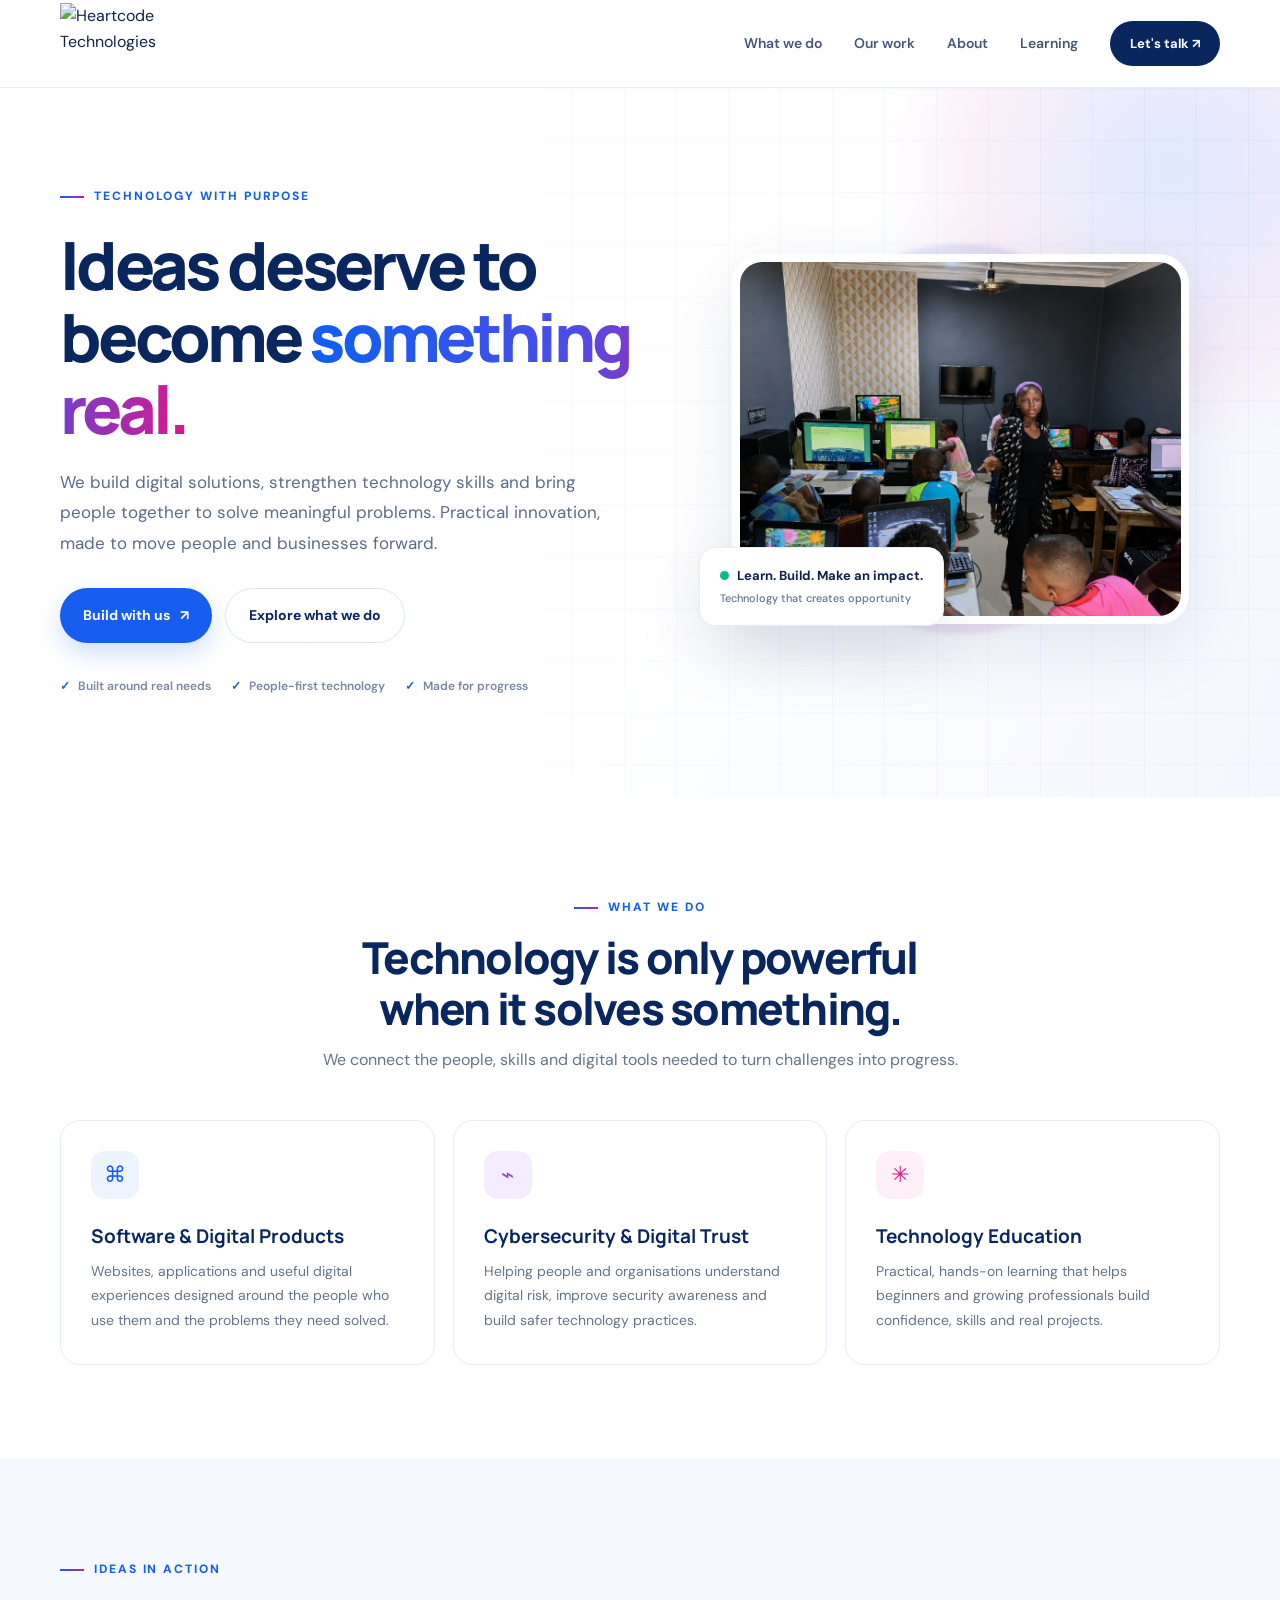
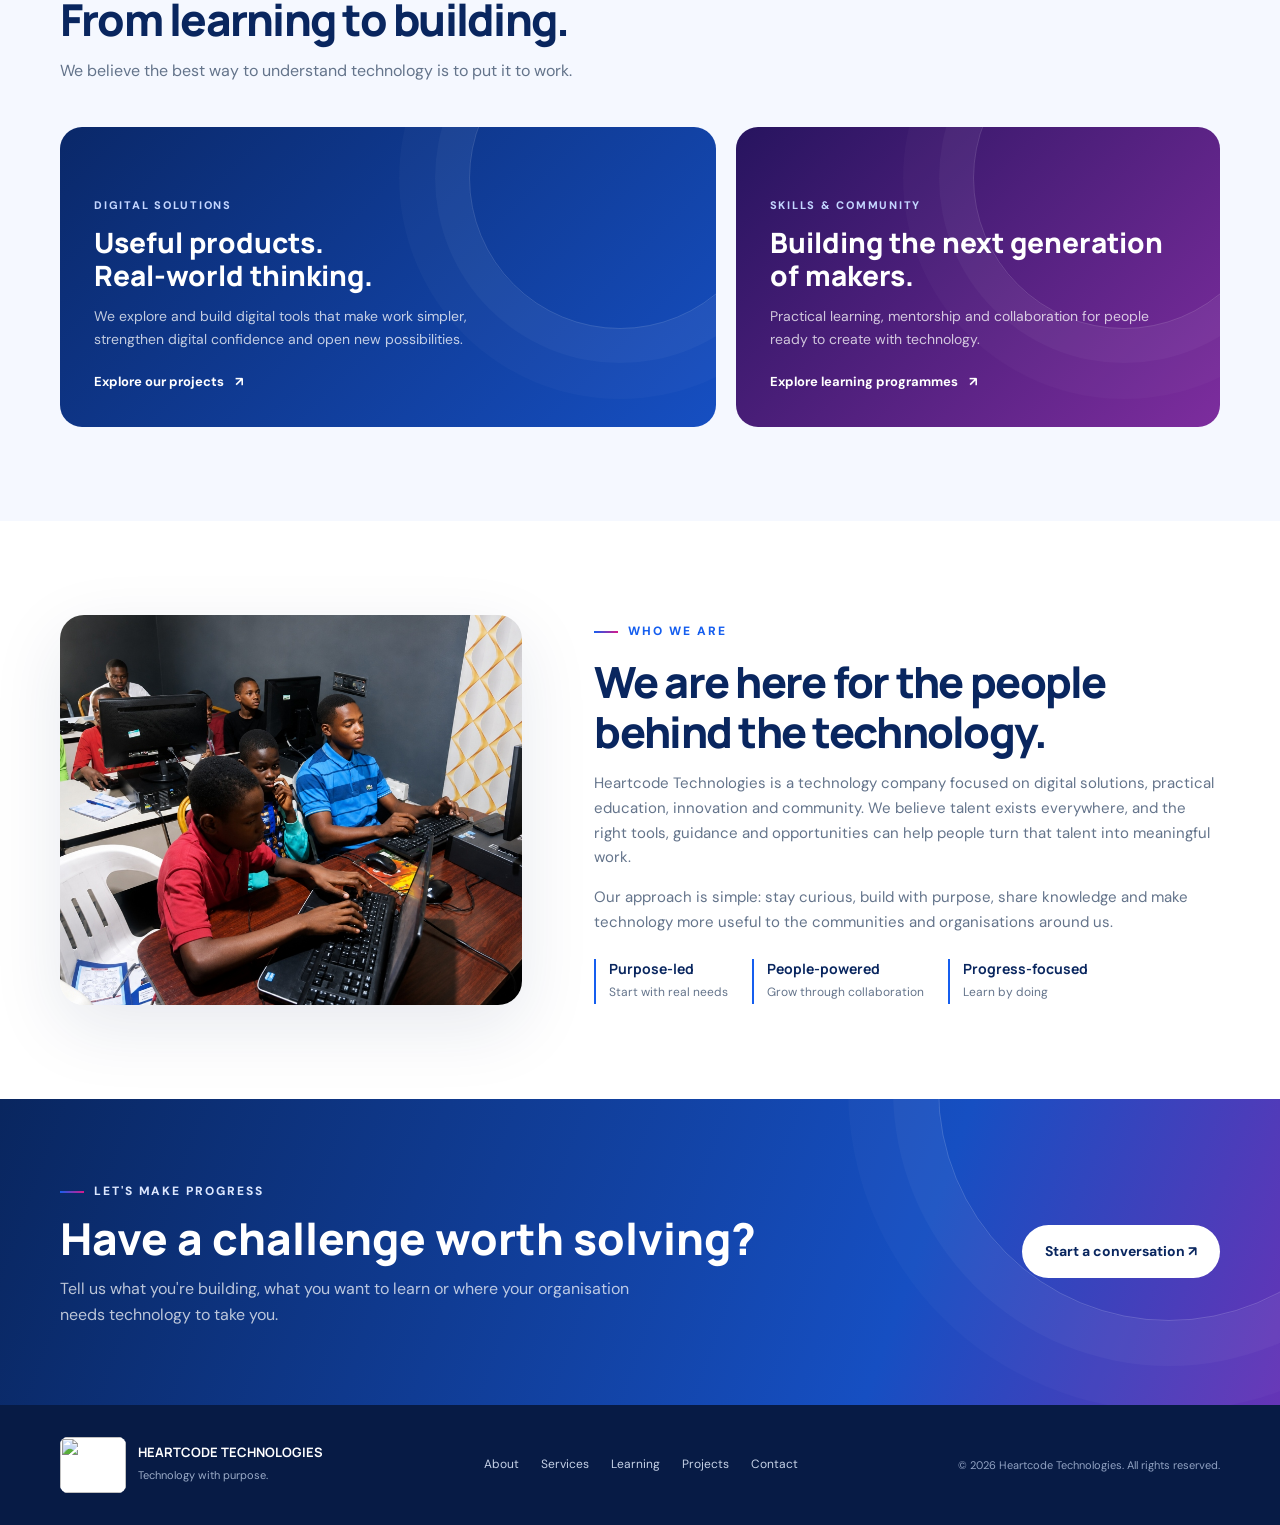
==== commit e334d32d: "Redesign homepage with a focused five-section corporate editorial layout" ====
--- a/index.html
+++ b/index.html
@@ -1,642 +1,73 @@
-<!DOCTYPE html>
+<!doctype html>
 <html lang="en">
-
 <head>
-  <meta charset="UTF-8">
-  <meta name="viewport" content="width=device-width, initial-scale=1.0">
-  <meta name="description" content="Heartcode Technologies — We build technology that moves people and businesses forward. Remote-first technology company and innovation community.">
-  <meta name="keywords" content="Heartcode Technologies, Heartcode Technologies, technology education, software engineering, artificial intelligence, creative technology, partnerships, Africa innovators">
-  <meta name="author" content="Heartcode Technologies">
-  <title>Heartcode Technologies — Technology with Purpose. Built for Progress.</title>
-  <link rel="shortcut icon" href="./assets/img/favicon.png">
-  <link rel="stylesheet" href="./assets/css/style.css">
-  <link rel="stylesheet" href="https://cdnjs.cloudflare.com/ajax/libs/font-awesome/6.5.0/css/all.min.css">
+<meta charset="utf-8"><meta name="viewport" content="width=device-width,initial-scale=1">
+<title>Heartcode Technologies | Build What Matters</title>
+<meta name="description" content="Heartcode Technologies builds useful digital products, develops technology talent and helps organisations move forward with technology.">
+<meta name="theme-color" content="#ffffff">
+<link rel="icon" href="./assets/img/favicon.png">
+<link rel="preconnect" href="https://fonts.googleapis.com"><link rel="preconnect" href="https://fonts.gstatic.com" crossorigin>
+<link href="https://fonts.googleapis.com/css2?family=DM+Sans:wght@400;500;600;700&family=Manrope:wght@400;500;600;700;800&display=swap" rel="stylesheet">
+<style>
+:root{--navy:#09265f;--blue:#155eef;--blue2:#397cf6;--ink:#10234b;--muted:#64748b;--line:#e7edf6;--soft:#f5f8ff;--pink:#d7198a;--radius:24px;--shadow:0 22px 70px rgba(15,42,91,.10)}
+*{box-sizing:border-box}html{scroll-behavior:smooth}body{margin:0;background:#fff;color:var(--ink);font-family:"DM Sans",sans-serif;line-height:1.65;-webkit-font-smoothing:antialiased}a{color:inherit;text-decoration:none}img{display:block;max-width:100%}.wrap{width:min(1160px,calc(100% - 48px));margin:auto}
+header{height:88px;display:flex;align-items:center;background:rgba(255,255,255,.94);border-bottom:1px solid rgba(231,237,246,.85);position:sticky;top:0;z-index:20;backdrop-filter:blur(14px)}.nav{display:flex;align-items:center;justify-content:space-between;gap:28px}.brand{display:flex;align-items:center;width:118px;height:82px;overflow:hidden;flex-shrink:0}.brand img{width:100%;height:100%;object-fit:contain}.links{display:flex;align-items:center;gap:32px;font-size:14px;font-weight:600;color:#465675}.links a:hover{color:var(--blue)}.nav-cta,.btn{display:inline-flex;align-items:center;justify-content:center;gap:10px;border-radius:999px;font-weight:700;transition:.2s ease}.nav-cta{padding:12px 20px;background:var(--navy);color:white;font-size:13px}.nav-cta:hover,.btn-primary:hover{background:var(--blue);transform:translateY(-2px)}.menu{display:none;background:none;border:0;font-size:26px;color:var(--navy)}
+.hero{position:relative;overflow:hidden;padding:92px 0 100px;background:linear-gradient(115deg,#fff 0%,#fff 54%,#f4f7ff 100%)}.hero:before{content:"";position:absolute;width:580px;height:580px;right:-180px;top:-210px;border-radius:50%;background:radial-gradient(circle,rgba(43,104,240,.13),rgba(215,25,138,.06) 48%,transparent 70%)}.hero-grid{position:absolute;inset:0;background-image:linear-gradient(rgba(21,94,239,.035) 1px,transparent 1px),linear-gradient(90deg,rgba(21,94,239,.035) 1px,transparent 1px);background-size:52px 52px;mask-image:linear-gradient(90deg,transparent,black 70%);pointer-events:none}.hero-inner{position:relative;display:grid;grid-template-columns:1.05fr .95fr;align-items:center;gap:68px}.eyebrow{display:inline-flex;align-items:center;gap:10px;color:var(--blue);font-size:12px;font-weight:800;letter-spacing:.16em;text-transform:uppercase}.eyebrow:before{content:"";width:24px;height:2px;background:linear-gradient(90deg,var(--blue),var(--pink))}.hero h1{font:800 clamp(42px,5.2vw,68px)/1.08 "Manrope",sans-serif;letter-spacing:-.055em;color:var(--navy);margin:22px 0}.hero h1 span{background:linear-gradient(95deg,#155eef 10%,#4c4de9 58%,#d7198a 100%);-webkit-background-clip:text;background-clip:text;color:transparent}.lead{max-width:570px;color:#5d6c88;font-size:17px;line-height:1.8;margin:0 0 30px}.actions{display:flex;flex-wrap:wrap;gap:13px}.btn{padding:15px 23px;font-size:14px}.btn-primary{background:var(--blue);color:#fff;box-shadow:0 10px 24px rgba(21,94,239,.2)}.btn-quiet{border:1px solid #dce5f3;background:white;color:var(--navy)}.btn-quiet:hover{border-color:var(--blue);color:var(--blue)}.proof{display:flex;gap:20px;flex-wrap:wrap;margin-top:34px;color:#7a879e;font-size:12px;font-weight:600}.proof span:before{content:"✓";color:var(--blue);font-weight:900;margin-right:8px}
+.hero-art{position:relative;min-height:430px;display:flex;align-items:center;justify-content:center}.art-glow{position:absolute;width:390px;height:390px;border-radius:50%;background:linear-gradient(140deg,rgba(21,94,239,.12),rgba(215,25,138,.10));filter:blur(2px)}.hero-photo{position:relative;width:88%;height:370px;object-fit:cover;border-radius:30px;box-shadow:var(--shadow);border:8px solid #fff}.float-note{position:absolute;bottom:28px;left:-2px;background:#fff;padding:17px 20px;border:1px solid var(--line);border-radius:16px;box-shadow:var(--shadow);font-size:13px;font-weight:700}.float-note small{display:block;color:var(--muted);font-weight:500;margin-top:3px}.float-dot{display:inline-block;width:9px;height:9px;background:#16b78a;border-radius:50%;margin-right:8px}
+.section{padding:94px 0}.section-soft{background:var(--soft)}.section-head{max-width:670px;margin-bottom:42px}.section-head.center{text-align:center;margin:0 auto 46px}.section-head h2{font:800 clamp(30px,3.5vw,44px)/1.15 "Manrope",sans-serif;letter-spacing:-.04em;color:var(--navy);margin:14px 0}.section-head p{color:var(--muted);font-size:16px;margin:0}.capabilities{display:grid;grid-template-columns:repeat(3,1fr);gap:18px}.cap{background:#fff;border:1px solid var(--line);border-radius:20px;padding:30px;transition:.25s;min-height:245px}.cap:hover{transform:translateY(-5px);box-shadow:var(--shadow);border-color:#d4e1fa}.cap-icon{width:48px;height:48px;border-radius:14px;display:grid;place-items:center;background:#edf3ff;color:var(--blue);font-size:22px;margin-bottom:24px}.cap:nth-child(2) .cap-icon{background:#f5edff;color:#8249d9}.cap:nth-child(3) .cap-icon{background:#fff0f8;color:var(--pink)}.cap h3{font:700 19px "Manrope",sans-serif;color:var(--navy);margin:0 0 10px}.cap p{font-size:14px;line-height:1.75;color:var(--muted);margin:0}
+.work-grid{display:grid;grid-template-columns:1.15fr .85fr;gap:20px}.work-card{position:relative;min-height:300px;overflow:hidden;border-radius:22px;background:#0c2863;color:#fff;padding:34px;display:flex;flex-direction:column;justify-content:flex-end}.work-card:first-child{background:linear-gradient(135deg,#0a2869,#164fc2)}.work-card:last-child{background:linear-gradient(135deg,#27145f,#7d2d9e)}.work-card:before{content:"";position:absolute;width:300px;height:300px;border:1px solid rgba(255,255,255,.15);border-radius:50%;right:-55px;top:-100px;box-shadow:0 0 0 34px rgba(255,255,255,.035),0 0 0 70px rgba(255,255,255,.025)}.work-card>*{position:relative}.work-tag{font-size:11px;text-transform:uppercase;letter-spacing:.16em;color:#c4d6ff;font-weight:800}.work-card h3{font:800 28px/1.2 "Manrope",sans-serif;margin:12px 0}.work-card p{max-width:430px;color:rgba(255,255,255,.75);font-size:14px;margin:0 0 20px}.work-link{font-size:13px;font-weight:700;color:#fff}.work-link span{margin-left:8px}
+.about-grid{display:grid;grid-template-columns:.85fr 1.15fr;align-items:center;gap:72px}.about-image{width:100%;height:390px;object-fit:cover;border-radius:24px;box-shadow:var(--shadow)}.about-copy h2{font:800 clamp(30px,3.5vw,43px)/1.15 "Manrope",sans-serif;letter-spacing:-.04em;color:var(--navy);margin:15px 0}.about-copy p{color:var(--muted);font-size:15px}.about-points{display:flex;gap:24px;flex-wrap:wrap;margin-top:24px}.point{border-left:2px solid var(--blue);padding-left:13px}.point strong{display:block;color:var(--navy);font:700 14px "Manrope"}.point small{color:var(--muted);font-size:12px}
+.cta{padding:76px 0;background:linear-gradient(110deg,#09265f,#164fc2 70%,#6534b6);color:#fff;position:relative;overflow:hidden}.cta:after{content:"";position:absolute;width:460px;height:460px;border:1px solid rgba(255,255,255,.18);border-radius:50%;right:-120px;top:-240px;box-shadow:0 0 0 45px rgba(255,255,255,.035),0 0 0 90px rgba(255,255,255,.025)}.cta-inner{position:relative;z-index:1;display:flex;align-items:center;justify-content:space-between;gap:30px}.cta h2{font:800 clamp(30px,4vw,44px)/1.15 "Manrope",sans-serif;margin:12px 0}.cta p{color:rgba(255,255,255,.72);margin:0;max-width:590px}.cta .btn{background:#fff;color:var(--navy);white-space:nowrap}
+footer{padding:32px 0;background:#071b45;color:#c5d1e6}.footer-inner{display:flex;align-items:center;justify-content:space-between;gap:20px}.footer-brand{display:flex;align-items:center;gap:12px}.footer-brand img{width:66px;height:56px;object-fit:contain;background:#fff;border-radius:8px}.footer-brand strong{display:block;color:#fff;font:700 13px "Manrope"}.footer-brand small{font-size:11px;color:#9cacc8}.footer-links{display:flex;gap:22px;font-size:12px}.copyright{font-size:11px;color:#91a2c2}
+@media(max-width:900px){.links{gap:18px}.hero-inner{gap:28px}.hero h1{font-size:52px}.hero-photo{height:330px}.about-grid{gap:40px}}
+@media(max-width:720px){header{height:76px}.wrap{width:min(100% - 34px,1160px)}.brand{width:104px;height:72px}.menu{display:block}.links{display:none;position:absolute;top:75px;left:0;right:0;padding:22px 25px 26px;background:#fff;border-bottom:1px solid var(--line);box-shadow:0 16px 25px rgba(10,30,70,.08);flex-direction:column;align-items:stretch;gap:17px}.links.open{display:flex}.links a{padding:4px 0}.links .nav-cta{text-align:center}.hero{padding:64px 0 72px}.hero-inner{grid-template-columns:1fr;gap:22px}.hero h1{font-size:clamp(42px,12vw,56px)}.lead{font-size:15px}.hero-art{min-height:310px}.hero-photo{height:290px;width:90%}.float-note{left:0;bottom:10px}.section{padding:70px 0}.capabilities{grid-template-columns:1fr}.cap{min-height:0;padding:25px}.work-grid,.about-grid{grid-template-columns:1fr}.work-card{min-height:260px}.about-image{height:300px}.cta-inner{align-items:flex-start;flex-direction:column}.footer-inner{align-items:flex-start;flex-direction:column}.footer-links{flex-wrap:wrap;gap:14px}.copyright{line-height:1.7}}
+@media(prefers-reduced-motion:reduce){html{scroll-behavior:auto}*,*:before,*:after{transition:none!important}}
+</style>
 </head>
-
 <body>
-
-  <!-- Mobile Overlay -->
-  <div class="mobile-overlay"></div>
-
-  <!-- ========== ANNOUNCEMENT BAR ========== -->
-  <div class="announcement-bar">
-    <div class="container">
-      <div class="announcement-inner">
-        <span class="announcement-badge">🚀 Announcement</span>
-        <span><strong>Holiday Tech Bootcamp 2026</strong> in partnership with <strong>E-Douglas Technologies</strong> is now open!</span>
-        <a href="./programs.html" class="announcement-link">Register Now <i class="fas fa-arrow-right"></i></a>
-      </div>
-    </div>
-  </div>
-
-  <!-- ========== HEADER ========== -->
-  <header class="header" id="header">
-    <div class="container">
-      <nav class="nav-inner">
-        <a href="./index.html" class="logo">
-          <img src="./assets/img/heartcode-icon.png" alt="Heartcode Technologies Logo" class="brand-logo-img">
-          <span class="logo-text">Heartcode <span class="logo-gradient">Technologies</span></span>
-        </a>
-
-        <div class="nav-links" id="navLinks">
-          <a href="./index.html" class="active">Home</a>
-          <a href="./about.html">About</a>
-          <a href="./ceo.html">Meet CEO</a>
-          <div class="nav-dropdown">
-            <a href="#" class="nav-dropdown-toggle">
-              Programs <i class="fas fa-chevron-down dropdown-arrow"></i>
-            </a>
-            <div class="nav-dropdown-menu">
-              <a href="./programs.html">Bootcamp 2026</a>
-              <a href="./programs.html#levels">Program Tracks</a>
-            </div>
-          </div>
-          <a href="./services.html">Services</a>
-          <a href="./community.html">Community</a>
-          <a href="./projects.html">Projects</a>
-          <a href="./events.html">Events</a>
-          <a href="./partners.html">Partners</a>
-          <a href="./blog.html">Blog</a>
-          <a href="./careers.html">Careers</a>
-          <a href="./contact.html">Contact</a>
-
-          <div class="nav-cta">
-            <a href="./contact.html" class="btn btn-primary btn-sm">Let's Talk</a>
-          </div>
-        </div>
-
-        <button class="menu-toggle" id="menuToggle" aria-label="Toggle Menu">
-          <span></span>
-          <span></span>
-          <span></span>
-        </button>
-      </nav>
-    </div>
-  </header>
-
-  <!-- ========== HERO SECTION ========== -->
-  <section class="hero" id="hero">
-    <div class="hero-bg-shapes">
-      <div class="shape shape-1"></div>
-      <div class="shape shape-2"></div>
-      <div class="shape shape-3"></div>
-    </div>
-    <div class="hero-grid"></div>
-
-    <div class="container">
-      <div class="hero-content">
-        <div class="hero-text">
-          <span class="section-label">Technology with Purpose</span>
-          <h1>We build <span class="highlight">technology that moves people and businesses forward.</span></h1>
-          <p class="hero-desc">We are a technology company creating digital solutions, strengthening cybersecurity, developing practical technology skills, and helping organisations turn ambitious ideas into working products.</p>
-          <div class="hero-buttons">
-            <a href="./contact.html" class="btn btn-primary btn-lg">Join Our Community</a>
-            <a href="./programs.html" class="btn btn-outline btn-lg">Explore Programs</a>
-          </div>
-          <p style="color: rgba(255,255,255,0.4); font-size: 0.85rem; margin-top: 1.5rem; font-weight: 500;">
-            <i class="fas fa-check-circle" style="color: var(--primary); margin-right: 5px;"></i> Remote-first &nbsp;&nbsp;&bull;&nbsp;&nbsp; 
-            <i class="fas fa-check-circle" style="color: var(--primary); margin-right: 5px;"></i> Partnership-driven &nbsp;&nbsp;&bull;&nbsp;&nbsp; 
-            <i class="fas fa-check-circle" style="color: var(--primary); margin-right: 5px;"></i> Community-powered
-          </p>
-        </div>
-
-        <div class="hero-visual">
-          <div class="hero-image-wrapper">
-            <img src="./assets/img/training-classroom.jpg" alt="Heartcode Technologies Training Classroom in Action">
-          </div>
-          <div class="hero-float-card card-1">
-            <div class="icon-circle"><i class="fas fa-brain"></i></div>
-            <div>
-              <div class="card-text">Artificial Intelligence</div>
-              <div class="card-sub">Next-gen learning</div>
-            </div>
-          </div>
-          <div class="hero-float-card card-2">
-            <div class="icon-circle"><i class="fas fa-laptop-code"></i></div>
-            <div>
-              <div class="card-text">Software Engineering</div>
-              <div class="card-sub">Practical projects</div>
-            </div>
-          </div>
-        </div>
-      </div>
-    </div>
-  </section>
-
-  <!-- ========== PARTNERS SECTION ========== -->
-  <section class="partners-section">
-    <div class="container">
-      <div class="partners-inner">
-        <div>
-          <span class="section-label">Partnerships</span>
-          <h2 style="font-size: 1.8rem; margin-bottom: 0.75rem;">Building Together</h2>
-          <p style="color: var(--gray-400); font-size: 0.95rem; line-height: 1.6; margin: 0;">We believe the future is built through collaboration. Heartcode Technologies works with educational institutions, technology companies, communities, and organizations to create opportunities that empower young people with practical digital skills and real-world experience.</p>
-        </div>
-        <div class="partner-logos">
-          <div class="partner-logo-box">
-            <img src="./assets/img/heartcode-icon.png" alt="Heartcode Technologies" class="partner-inline-logo"> Heartcode Technologies
-          </div>
-          <div class="partner-logo-box">
-            <img src="./assets/img/edouglas-logo.png" alt="E-Douglas Technologies" class="partner-inline-logo"> E-Douglas
-          </div>
-          <div class="partner-logo-box">
-            <img src="./assets/img/kingsgraphix-logo.png" alt="Kings Graphix" class="partner-inline-logo"> Kings Graphix
-          </div>
-          <div class="partner-logo-box upcoming">
-            <i class="fas fa-plus" style="margin-right: 8px;"></i> More Coming Soon
-          </div>
-        </div>
-      </div>
-    </div>
-  </section>
-
-  <!-- ========== ABOUT SUMMARY ========== -->
-  <section class="about-section" id="about">
-    <div class="container">
-      <div class="about-grid">
-        <div class="about-images reveal">
-          <div class="img-tall">
-            <img src="./assets/img/training-mentors.jpg" alt="Heartcode Technologies Mentors Collaborating on Laptop">
-          </div>
-          <div class="img-square">
-            <img src="./assets/img/training-kids.jpg" alt="Young Students Learning at Computers" style="width: 100%; height: 100%; object-fit: cover; border-radius: var(--radius-md);">
-          </div>
-          <div class="img-square">
-            <img src="./assets/img/training-student.jpg" alt="Heartcode Technologies Student Working at Computer">
-          </div>
-        </div>
-
-        <div class="reveal">
-          <span class="section-label">Who We Are</span>
-          <h2 class="section-title">Cultivating the Builders and Innovators of Africa</h2>
-          <p style="margin-bottom: 1.5rem;">Heartcode Technologies is a remote-first technology company focused on education, innovation, software development, and community building.</p>
-          <p style="margin-bottom: 2rem;">We exist to bridge the gap between learning and building by equipping young people with practical skills, real projects, mentorship, and opportunities to collaborate with industry professionals.</p>
-          <blockquote style="border-left: 4px solid var(--primary); padding-left: 20px; font-style: italic; color: var(--gray-500); margin-bottom: 2.5rem;">
-            "Our goal is not simply to teach technology. Our goal is to cultivate builders, innovators, engineers, entrepreneurs, and problem-solvers capable of creating technology that addresses meaningful challenges across Africa and beyond."
-          </blockquote>
-          
-          <div style="display: grid; grid-template-columns: 1fr 1fr; gap: 20px;">
-            <div style="background: var(--white); padding: 20px; border-radius: var(--radius-md); border: 1px solid var(--gray-100);">
-              <h4 style="font-size: 1.1rem; color: var(--primary); margin-bottom: 8px;"><i class="fas fa-bullseye"></i> Our Mission</h4>
-              <p style="font-size: 0.88rem; color: var(--gray-400); margin: 0; line-height: 1.6;">To empower the next generation of innovators through accessible technology education, practical engineering experience, and collaborative innovation.</p>
-            </div>
-            <div style="background: var(--white); padding: 20px; border-radius: var(--radius-md); border: 1px solid var(--gray-100);">
-              <h4 style="font-size: 1.1rem; color: var(--accent-purple); margin-bottom: 8px;"><i class="fas fa-eye"></i> Our Vision</h4>
-              <p style="font-size: 0.88rem; color: var(--gray-400); margin: 0; line-height: 1.6;">To become Africa's most impactful technology ecosystem where learning, innovation, and opportunity converge.</p>
-            </div>
-          </div>
-        </div>
-      </div>
-    </div>
-  </section>
-
-  <!-- ========== VALUES SECTION ========== -->
-  <section class="values-section" style="background: var(--white); border-top: 1px solid var(--gray-100);">
-    <div class="container">
-      <div class="text-center reveal">
-        <span class="section-label" style="justify-content:center;">Core Values</span>
-        <h2 class="section-title">What Drives Heartcode Technologies</h2>
-        <p class="section-desc" style="margin: 0 auto 3rem;">We are anchored by foundational values that shape our training, products, and overall community ecosystem.</p>
-      </div>
-
-      <div style="display: grid; grid-template-columns: repeat(auto-fill, minmax(250px, 1fr)); gap: 24px;">
-        <div class="service-card reveal reveal-delay-1" style="padding: 30px 24px; text-align: center;">
-          <div class="service-icon" style="margin: 0 auto 1.5rem; background: rgba(0, 180, 216, 0.1);"><i class="fas fa-lightbulb"></i></div>
-          <h4 style="font-size: 1.15rem; margin-bottom: 8px;">Innovation</h4>
-          <p style="font-size: 0.88rem; color: var(--gray-400); margin: 0;">Fostering creative and modern solutions to real problems.</p>
-        </div>
-
-        <div class="service-card reveal reveal-delay-2" style="padding: 30px 24px; text-align: center;">
-          <div class="service-icon" style="margin: 0 auto 1.5rem; color: var(--accent-purple); background: rgba(139, 92, 246, 0.1);"><i class="fas fa-hands-helping"></i></div>
-          <h4 style="font-size: 1.15rem; margin-bottom: 8px;">Collaboration</h4>
-          <p style="font-size: 0.88rem; color: var(--gray-400); margin: 0;">Building together with trust, openness, and teamwork.</p>
-        </div>
-
-        <div class="service-card reveal reveal-delay-3" style="padding: 30px 24px; text-align: center;">
-          <div class="service-icon" style="margin: 0 auto 1.5rem; color: var(--accent-green); background: rgba(16, 185, 129, 0.1);"><i class="fas fa-shield-alt"></i></div>
-          <h4 style="font-size: 1.15rem; margin-bottom: 8px;">Integrity</h4>
-          <p style="font-size: 0.88rem; color: var(--gray-400); margin: 0;">Upholding strong ethics, transparency, and high standards.</p>
-        </div>
-
-        <div class="service-card reveal reveal-delay-4" style="padding: 30px 24px; text-align: center;">
-          <div class="service-icon" style="margin: 0 auto 1.5rem; color: var(--accent-orange); background: rgba(245, 158, 11, 0.1);"><i class="fas fa-book-reader"></i></div>
-          <h4 style="font-size: 1.15rem; margin-bottom: 8px;">Continuous Learning</h4>
-          <p style="font-size: 0.88rem; color: var(--gray-400); margin: 0;">Constantly acquiring skills and adapting to tech trends.</p>
-        </div>
-
-        <div class="service-card reveal reveal-delay-1" style="padding: 30px 24px; text-align: center;">
-          <div class="service-icon" style="margin: 0 auto 1.5rem; color: var(--accent-red); background: rgba(239, 68, 68, 0.1);"><i class="fas fa-award"></i></div>
-          <h4 style="font-size: 1.15rem; margin-bottom: 8px;">Excellence</h4>
-          <p style="font-size: 0.88rem; color: var(--gray-400); margin: 0;">Delivering world-class educational and digital products.</p>
-        </div>
-
-        <div class="service-card reveal reveal-delay-2" style="padding: 30px 24px; text-align: center;">
-          <div class="service-icon" style="margin: 0 auto 1.5rem; color: var(--accent-pink); background: rgba(236, 72, 153, 0.1);"><i class="fas fa-network-wired"></i></div>
-          <h4 style="font-size: 1.15rem; margin-bottom: 8px;">Community</h4>
-          <p style="font-size: 0.88rem; color: var(--gray-400); margin: 0;">Connecting people, developers, and mentors in harmony.</p>
-        </div>
-
-        <div class="service-card reveal reveal-delay-3" style="padding: 30px 24px; text-align: center;">
-          <div class="service-icon" style="margin: 0 auto 1.5rem; color: var(--primary-dark); background: rgba(0, 150, 183, 0.1);"><i class="fas fa-globe-africa"></i></div>
-          <h4 style="font-size: 1.15rem; margin-bottom: 8px;">Impact</h4>
-          <p style="font-size: 0.88rem; color: var(--gray-400); margin: 0;">Creating structural, positive change for African innovators.</p>
-        </div>
-      </div>
-    </div>
-  </section>
-
-  <!-- ========== WHAT WE DO SECTION ========== -->
-  <section class="services-section" id="what-we-do" style="background: var(--off-white);">
-    <div class="container">
-      <div class="text-center reveal">
-        <span class="section-label" style="justify-content:center;">Areas of Expertise</span>
-        <h2 class="section-title">What We Do</h2>
-        <p class="section-desc" style="margin: 0 auto 3rem;">Driving results through technological training, custom development, creative design, and community networks.</p>
-      </div>
-
-      <div class="services-grid">
-        <div class="service-card reveal reveal-delay-1">
-          <div class="service-icon"><i class="fas fa-laptop-code"></i></div>
-          <h4>Software Engineering</h4>
-          <p>Building modern websites, web applications, APIs, and digital platforms with production-grade architectures.</p>
-        </div>
-
-        <div class="service-card reveal reveal-delay-2">
-          <div class="service-icon"><i class="fas fa-brain"></i></div>
-          <h4>Artificial Intelligence</h4>
-          <p>Helping individuals and organizations leverage AI models and workflows to solve real-world problems.</p>
-        </div>
-
-        <div class="service-card reveal reveal-delay-3">
-          <div class="service-icon"><i class="fas fa-paint-brush"></i></div>
-          <h4>Creative Technology</h4>
-          <p>UI/UX design, professional branding, visual identity, graphics, and high-impact digital experiences.</p>
-        </div>
-
-        <div class="service-card reveal reveal-delay-1">
-          <div class="service-icon"><i class="fas fa-chart-line"></i></div>
-          <h4>Digital Marketing</h4>
-          <p>Helping brands grow and establish authority through structured digital strategy and creative communication.</p>
-        </div>
-
-        <div class="service-card reveal reveal-delay-2">
-          <div class="service-icon"><i class="fas fa-graduation-cap"></i></div>
-          <h4>Technology Education</h4>
-          <p>Hands-on training programs designed specifically to produce job-ready developer and designer talent.</p>
-        </div>
-
-        <div class="service-card reveal reveal-delay-3">
-          <div class="service-icon"><i class="fas fa-users-cog"></i></div>
-          <h4>Community Building</h4>
-          <p>Connecting learners, professionals, mentors, and organizations through active collaborative learning spaces.</p>
-        </div>
-      </div>
-    </div>
-  </section>
-
-  <!-- ========== WHY HEARTCODE NEXUS SECTION ========== -->
-  <section class="why-section" id="why-technologies">
-    <div class="container">
-      <div class="why-grid">
-        <div class="reveal">
-          <span class="section-label">Why Choose Heartcode Technologies</span>
-          <h2 class="section-title">A Catalyst for Practical Growth</h2>
-          <p class="lead mb-4">We structure our ecosystem around actual code production, direct mentorship, and partnership opportunities.</p>
-
-          <div class="accordion">
-            <div class="accordion-item active">
-              <div class="accordion-header">
-                Real Projects
-                <i class="fas fa-chevron-down accordion-arrow"></i>
-              </div>
-              <div class="accordion-body">
-                <div class="accordion-body-inner">
-                  Learn by building practical solutions that solve actual, localized challenges. Gain portfolio items that impress hiring managers.
-                </div>
-              </div>
-            </div>
-
-            <div class="accordion-item">
-              <div class="accordion-header">
-                Industry Mentorship
-                <i class="fas fa-chevron-down accordion-arrow"></i>
-              </div>
-              <div class="accordion-body">
-                <div class="accordion-body-inner">
-                  Learn directly from experienced tech leaders, engineers, and creatives who guide you through engineering practices.
-                </div>
-              </div>
-            </div>
-
-            <div class="accordion-item">
-              <div class="accordion-header">
-                Remote First
-                <i class="fas fa-chevron-down accordion-arrow"></i>
-              </div>
-              <div class="accordion-body">
-                <div class="accordion-body-inner">
-                  Join from anywhere, collaborate from everywhere. Participate in standups, code reviews, and design critiques virtually.
-                </div>
-              </div>
-            </div>
-
-            <div class="accordion-item">
-              <div class="accordion-header">
-                Partnerships & Opportunities
-                <i class="fas fa-chevron-down accordion-arrow"></i>
-              </div>
-              <div class="accordion-body">
-                <div class="accordion-body-inner">
-                  Create pathways through our partnerships with technology firms, local communities, and organizations like E-Douglas Technologies.
-                </div>
-              </div>
-            </div>
-
-            <div class="accordion-item">
-              <div class="accordion-header">
-                Vibrant Community
-                <i class="fas fa-chevron-down accordion-arrow"></i>
-              </div>
-              <div class="accordion-body">
-                <div class="accordion-body-inner">
-                  Access a growing community where developers, designers, writers, and mentors collaborate on open-source and proprietary code.
-                </div>
-              </div>
-            </div>
-          </div>
-        </div>
-
-        <div class="reveal">
-          <img src="./assets/img/training-group.jpg" alt="Heartcode Technologies Students in Group Training Session" style="width: 100%; height: 480px; object-fit: cover; border-radius: var(--radius-lg); box-shadow: 0 20px 60px rgba(0,0,0,0.15);">
-        </div>
-      </div>
-    </div>
-  </section>
-
-  <!-- ========== BOOTCAMP / PROGRAM SECTION ========== -->
-  <section class="bootcamp-section" id="bootcamp">
-    <div class="container">
-      <div class="bootcamp-content">
-        <div class="reveal">
-          <span class="section-label" style="color: var(--primary-light);">Featured Program</span>
-          <h2 style="color: var(--white); margin-bottom: 1.5rem;">Holiday Tech Bootcamp 2026</h2>
-          <p style="color: rgba(255,255,255,0.6); margin-bottom: 2rem;">Join Heartcode Technologies and E-Douglas Technologies for an intensive technology bootcamp designed to equip students, beginners, and young creators with practical digital skills through hands-on learning.</p>
-          
-          <div style="background: rgba(255, 255, 255, 0.05); padding: 24px; border-radius: var(--radius-md); border: 1px solid rgba(255,255,255,0.08); margin-bottom: 2rem;">
-            <h4 style="color: var(--white); font-size: 1.1rem; margin-bottom: 12px;"><i class="fas fa-calendar-alt" style="color: var(--primary); margin-right: 8px;"></i> Duration</h4>
-            <p style="color: rgba(255,255,255,0.8); font-size: 0.95rem; margin: 0;">27 July – 28 August (Intensive Hands-on Tracks)</p>
-          </div>
-
-          <div style="display: grid; grid-template-columns: 1fr 1fr; gap: 20px; margin-bottom: 2.5rem;">
-            <div>
-              <h4 style="color: var(--white); font-size: 1rem; margin-bottom: 10px;"><i class="fas fa-user-graduate" style="color: var(--primary); margin-right: 6px;"></i> Suitable For</h4>
-              <ul style="color: rgba(255,255,255,0.6); font-size: 0.88rem; line-height: 1.8;">
-                <li>Secondary School Students</li>
-                <li>University Students</li>
-                <li>Beginners & Young Creators</li>
-              </ul>
-            </div>
-            <div>
-              <h4 style="color: var(--white); font-size: 1rem; margin-bottom: 10px;"><i class="fas fa-gift" style="color: var(--primary); margin-right: 6px;"></i> What's Included</h4>
-              <ul style="color: rgba(255,255,255,0.6); font-size: 0.88rem; line-height: 1.8;">
-                <li>Hands-on Project Demos</li>
-                <li>Direct Mentor Access</li>
-                <li>Completion Certificate</li>
-                <li>Community Membership</li>
-              </ul>
-            </div>
-          </div>
-
-          <a href="./programs.html" class="btn btn-primary btn-lg">Learn More & Register</a>
-        </div>
-
-        <div class="reveal">
-          <img src="./assets/img/training-kids.jpg" alt="Heartcode Technologies Bootcamp Students at Computers" style="width: 100%; height: 380px; object-fit: cover; border-radius: var(--radius-lg); box-shadow: 0 20px 60px rgba(0,0,0,0.3);">
-        </div>
-      </div>
-    </div>
-  </section>
-
-  <!-- ========== PROGRAMS OVERVIEW ========== -->
-  <section class="courses-section" id="programs-levels">
-    <div class="container">
-      <div class="text-center reveal">
-        <span class="section-label" style="justify-content:center;">Program Tracks</span>
-        <h2 class="section-title">Designed for Every Stage of Learning</h2>
-        <p class="section-desc" style="margin: 0 auto 3rem;">From writing your first line of code to managing enterprise backend applications.</p>
-      </div>
-
-      <div style="display: grid; grid-template-columns: repeat(auto-fit, minmax(260px, 1fr)); gap: 24px;">
-        <div class="course-card reveal reveal-delay-1" style="background: var(--off-white);">
-          <div class="course-card-body">
-            <span class="course-tag beginner">Beginner</span>
-            <h4 style="margin-top: 10px;">Start Your Tech Journey</h4>
-            <p>Master basic digital productivity, introductory HTML/CSS, basic logic structures, and digital tools.</p>
-            <a href="./programs.html" class="read-more">View details <i class="fas fa-arrow-right"></i></a>
-          </div>
-        </div>
-
-        <div class="course-card reveal reveal-delay-2" style="background: var(--off-white);">
-          <div class="course-card-body">
-            <span class="course-tag intermediate">Intermediate</span>
-            <h4 style="margin-top: 10px;">Develop Practical Skills</h4>
-            <p>Dive deep into JavaScript, UI/UX prototyping, digital marketing strategy, and core programming paradigms.</p>
-            <a href="./programs.html" class="read-more">View details <i class="fas fa-arrow-right"></i></a>
-          </div>
-        </div>
-
-        <div class="course-card reveal reveal-delay-3" style="background: var(--off-white);">
-          <div class="course-card-body">
-            <span class="course-tag advanced">Advanced</span>
-            <h4 style="margin-top: 10px;">Master Modern Practices</h4>
-            <p>Build secure databases, deploy custom AI modules, coordinate multi-page React apps, and integrate REST APIs.</p>
-            <a href="./programs.html" class="read-more">View details <i class="fas fa-arrow-right"></i></a>
-          </div>
-        </div>
-
-        <div class="course-card reveal reveal-delay-4" style="background: var(--off-white);">
-          <div class="course-card-body" style="border-top: 4px solid var(--navy);">
-            <span class="course-tag advanced" style="background: var(--navy); color: var(--white);">Professional</span>
-            <h4 style="margin-top: 10px;">Build Production Apps</h4>
-            <p>Collaborate in sprint teams on production software, preparing for internship and work opportunities.</p>
-            <a href="./programs.html" class="read-more">View details <i class="fas fa-arrow-right"></i></a>
-          </div>
-        </div>
-      </div>
-    </div>
-  </section>
-
-  <!-- ========== PROJECTS SUMMARY ========== -->
-  <section class="projects-section" style="background: var(--off-white);">
-    <div class="container">
-      <div class="text-center reveal">
-        <span class="section-label" style="justify-content:center;">Innovations</span>
-        <h2 class="section-title">Every Project Tells a Story</h2>
-        <p class="section-desc" style="margin: 0 auto 3rem;">Explore web apps, design systems, open source scripts, and products built by the Heartcode Technologies community.</p>
-      </div>
-
-      <div class="projects-grid">
-        <div class="project-card reveal reveal-delay-1">
-          <div class="project-card-img">
-            <img src="./assets/img/training-student.jpg" alt="Student Working on E-Learning Project" style="width: 100%; height: 100%; object-fit: cover;">
-          </div>
-          <div class="project-card-body">
-            <h4>E-Learning Dashboard</h4>
-            <p>A comprehensive web dashboard designed to organize, trace, and distribute tech education modules.</p>
-            <div class="project-tags">
-              <span class="project-tag">HTML5/CSS3</span>
-              <span class="project-tag">JavaScript</span>
-            </div>
-          </div>
-        </div>
-
-        <div class="project-card reveal reveal-delay-2">
-          <div class="project-card-img">
-            <img src="./assets/img/training-mentors.jpg" alt="Team Working on Design System" style="width: 100%; height: 100%; object-fit: cover;">
-          </div>
-          <div class="project-card-body">
-            <h4>Creative Brand System</h4>
-            <p>Branding, graphics guidelines, and components designed for remote digital product rollouts.</p>
-            <div class="project-tags">
-              <span class="project-tag">UI/UX</span>
-              <span class="project-tag">Figma</span>
-            </div>
-          </div>
-        </div>
-
-        <div class="project-card reveal reveal-delay-3">
-          <div class="project-card-img">
-            <img src="./assets/img/training-group.jpg" alt="Students Building AI Integration Tool" style="width: 100%; height: 100%; object-fit: cover;">
-          </div>
-          <div class="project-card-body">
-            <h4>Automated Coding Assistant</h4>
-            <p>An API integration tool designed to support developers in drafting quick, structured web code files.</p>
-            <div class="project-tags">
-              <span class="project-tag">Python</span>
-              <span class="project-tag">AI Models</span>
-            </div>
-          </div>
-        </div>
-      </div>
-
-      <div class="text-center" style="margin-top: 3rem;">
-        <a href="./projects.html" class="btn btn-dark">View All Projects</a>
-      </div>
-    </div>
-  </section>
-
-  <!-- ========== COMMUNITY SECTION ========== -->
-  <section class="testimonials-section">
-    <div class="container">
-      <div class="about-grid" style="align-items: center;">
-        <div class="reveal">
-          <span class="section-label">Heartcode Technologies Hub</span>
-          <h2 class="section-title">Learn Together. Build Together. Grow Together.</h2>
-          <p class="lead">Heartcode Technologies is more than a company. It is a growing community where learners, developers, designers, creators, and innovators collaborate, share ideas, build projects, and create opportunities together.</p>
-          <p style="margin-bottom: 2rem;">We host weekly discussions, support channels, hackathons, and webinars designed to keep everyone active, updated, and connected with peers across the continent.</p>
-          <a href="./community.html" class="btn btn-primary">Discover Our Community</a>
-        </div>
-        <div class="reveal">
-          <img src="./assets/img/training-classroom.jpg" alt="Heartcode Technologies Community Training Session" style="width: 100%; height: 380px; object-fit: cover; border-radius: var(--radius-lg); box-shadow: 0 20px 60px rgba(0,0,0,0.15);">
-        </div>
-      </div>
-    </div>
-  </section>
-
-  <!-- ========== CTA SECTION ========== -->
-  <section class="cta-banner">
-    <div class="cta-shapes">
-      <div class="dot-grid"></div>
-    </div>
-    <div class="container">
-      <div class="cta-content reveal">
-        <span class="section-label" style="color:var(--primary-light);">Ready to Build?</span>
-        <h2>Ready to Build the Future?</h2>
-        <p>Whether you're beginning your technology journey, looking to collaborate, or seeking innovative digital solutions, Heartcode Technologies is here to help you take the next step. Join our growing community today.</p>
-        <div style="display: flex; gap: 16px; margin-top: 2rem; flex-wrap: wrap;">
-          <a href="./contact.html" class="btn btn-primary btn-lg">Let's Talk</a>
-          <a href="./partners.html" class="btn btn-outline btn-lg">Become a Partner</a>
-        </div>
-      </div>
-    </div>
-  </section>
-
-  <!-- ========== FOOTER ========== -->
-  <footer class="footer" id="footer">
-    <div class="container">
-      <div class="footer-grid">
-        <div class="footer-brand">
-          <a href="./index.html" class="logo" style="margin-bottom: 1.5rem;">
-            <img src="./assets/img/heartcode-icon.png" alt="Heartcode Technologies Logo" class="brand-logo-img">
-            <span class="logo-text" style="color: var(--white);">Heartcode <span>Technologies</span></span>
-          </a>
-          <p>Innovating the Digital Future. Empowering the next generation of builders, innovators, and creators in Africa.</p>
-          <div class="footer-social">
-            <a href="#" aria-label="Twitter"><i class="fab fa-twitter"></i></a>
-            <a href="#" aria-label="Facebook"><i class="fab fa-facebook-f"></i></a>
-            <a href="#" aria-label="Instagram"><i class="fab fa-instagram"></i></a>
-            <a href="#" aria-label="LinkedIn"><i class="fab fa-linkedin-in"></i></a>
-            <a href="#" aria-label="YouTube"><i class="fab fa-youtube"></i></a>
-          </div>
-        </div>
-
-        <div class="footer-col">
-          <h4>Navigation</h4>
-          <ul style="padding: 0;">
-            <li><a href="./index.html">Home</a></li>
-            <li><a href="./about.html">About Us</a></li>
-            <li><a href="./ceo.html">Meet the CEO</a></li>
-            <li><a href="./programs.html">Programs</a></li>
-            <li><a href="./services.html">Services</a></li>
-            <li><a href="./projects.html">Projects</a></li>
-          </ul>
-        </div>
-
-        <div class="footer-col">
-          <h4>Explore</h4>
-          <ul style="padding: 0;">
-            <li><a href="./community.html">Community</a></li>
-            <li><a href="./events.html">Events</a></li>
-            <li><a href="./partners.html">Partners</a></li>
-            <li><a href="./blog.html">Blog</a></li>
-            <li><a href="./careers.html">Careers</a></li>
-          </ul>
-        </div>
-
-        <div class="footer-col">
-          <h4>Get in Touch</h4>
-          <p style="font-size: 0.9rem; margin-bottom: 10px; color: rgba(255,255,255,0.5);">Contact details:</p>
-          <ul style="padding: 0; margin-bottom: 15px;">
-            <li style="margin-bottom: 8px;"><a href="tel:+2348140473040"><i class="fas fa-phone" style="margin-right:8px;color:var(--primary);"></i> +234 8140473040</a></li>
-            <li style="margin-bottom: 8px;"><a href="tel:+923497508386"><i class="fas fa-phone" style="margin-right:8px;color:var(--primary);"></i> +92 3497508386</a></li>
-            <li style="margin-bottom: 8px;"><a href="mailto:technova.org.ng@gmail.com"><i class="fas fa-envelope" style="margin-right:8px;color:var(--primary);"></i> technova.org.ng@gmail.com</a></li>
-          </ul>
-          <p style="font-size: 0.8rem; color: rgba(255,255,255,0.4); line-height: 1.4;">Feel free to reach out via call or WhatsApp.</p>
-        </div>
-      </div>
-
-      <div class="footer-bottom">
-        <p>© 2026 Heartcode Technologies. All rights reserved.</p>
-        <div class="footer-bottom-links">
-          <a href="./privacy.html" style="margin-right: 15px;">Privacy Policy</a>
-          <a href="./terms.html" style="margin-right: 15px;">Terms of Service</a>
-          <a href="./conduct.html">Code of Conduct</a>
-        </div>
-      </div>
-    </div>
-  </footer>
-
-  <!-- Floating WhatsApp Action -->
-  <a href="https://wa.me/2348140473040" target="_blank" class="floating-whatsapp" aria-label="Chat on WhatsApp">
-    <i class="fab fa-whatsapp"></i>
-  </a>
-
-  <!-- Scroll to Top -->
-  <button class="scroll-top" aria-label="Scroll to top">
-    <i class="fas fa-arrow-up"></i>
-  </button>
-
-  <script src="./assets/js/main.js"></script>
-</body>
-
-</html>
+<header><div class="wrap nav">
+<a class="brand" href="./index.html" aria-label="Heartcode Technologies home"><img src="./assets/img/heartcode-technologies-logo.jpg" alt="Heartcode Technologies"></a>
+<button class="menu" id="menuToggle" aria-label="Open navigation" aria-expanded="false">☰</button>
+<nav class="links" id="navLinks" aria-label="Main navigation">
+<a href="#capabilities">What we do</a><a href="#work">Our work</a><a href="#about">About</a><a href="./programs.html">Learning</a><a href="./contact.html" class="nav-cta">Let's talk ↗</a>
+</nav></div></header>
+<main>
+<section class="hero"><div class="hero-grid"></div><div class="wrap hero-inner">
+<div><span class="eyebrow">Technology with purpose</span><h1>Ideas deserve to become <span>something real.</span></h1>
+<p class="lead">We build digital solutions, strengthen technology skills and bring people together to solve meaningful problems. Practical innovation, made to move people and businesses forward.</p>
+<div class="actions"><a class="btn btn-primary" href="./contact.html">Build with us <span>↗</span></a><a class="btn btn-quiet" href="#capabilities">Explore what we do</a></div>
+<div class="proof"><span>Built around real needs</span><span>People-first technology</span><span>Made for progress</span></div></div>
+<div class="hero-art"><div class="art-glow"></div><img class="hero-photo" src="./assets/img/training-classroom.jpg" alt="Learners building practical technology skills at Heartcode Technologies"><div class="float-note"><span class="float-dot"></span>Learn. Build. Make an impact.<small>Technology that creates opportunity</small></div></div>
+</div></section>
+<section class="section" id="capabilities"><div class="wrap">
+<div class="section-head center"><span class="eyebrow">What we do</span><h2>Technology is only powerful when it solves something.</h2><p>We connect the people, skills and digital tools needed to turn challenges into progress.</p></div>
+<div class="capabilities">
+<article class="cap"><div class="cap-icon">⌘</div><h3>Software & Digital Products</h3><p>Websites, applications and useful digital experiences designed around the people who use them and the problems they need solved.</p></article>
+<article class="cap"><div class="cap-icon">⌁</div><h3>Cybersecurity & Digital Trust</h3><p>Helping people and organisations understand digital risk, improve security awareness and build safer technology practices.</p></article>
+<article class="cap"><div class="cap-icon">✳</div><h3>Technology Education</h3><p>Practical, hands-on learning that helps beginners and growing professionals build confidence, skills and real projects.</p></article>
+</div></div></section>
+<section class="section section-soft" id="work"><div class="wrap">
+<div class="section-head"><span class="eyebrow">Ideas in action</span><h2>From learning to building.</h2><p>We believe the best way to understand technology is to put it to work.</p></div>
+<div class="work-grid">
+<article class="work-card"><span class="work-tag">Digital solutions</span><h3>Useful products.<br>Real-world thinking.</h3><p>We explore and build digital tools that make work simpler, strengthen digital confidence and open new possibilities.</p><a class="work-link" href="./projects.html">Explore our projects <span>↗</span></a></article>
+<article class="work-card"><span class="work-tag">Skills & community</span><h3>Building the next generation of makers.</h3><p>Practical learning, mentorship and collaboration for people ready to create with technology.</p><a class="work-link" href="./programs.html">Explore learning programmes <span>↗</span></a></article>
+</div></div></section>
+<section class="section" id="about"><div class="wrap about-grid">
+<img class="about-image" src="./assets/img/training-group.jpg" alt="Heartcode Technologies learning community working together">
+<div class="about-copy"><span class="eyebrow">Who we are</span><h2>We are here for the people behind the technology.</h2>
+<p>Heartcode Technologies is a technology company focused on digital solutions, practical education, innovation and community. We believe talent exists everywhere, and the right tools, guidance and opportunities can help people turn that talent into meaningful work.</p>
+<p>Our approach is simple: stay curious, build with purpose, share knowledge and make technology more useful to the communities and organisations around us.</p>
+<div class="about-points"><div class="point"><strong>Purpose-led</strong><small>Start with real needs</small></div><div class="point"><strong>People-powered</strong><small>Grow through collaboration</small></div><div class="point"><strong>Progress-focused</strong><small>Learn by doing</small></div></div>
+</div></div></section>
+<section class="cta"><div class="wrap cta-inner"><div><span class="eyebrow" style="color:#dce7ff">Let's make progress</span><h2>Have a challenge worth solving?</h2><p>Tell us what you're building, what you want to learn or where your organisation needs technology to take you.</p></div><a class="btn" href="./contact.html">Start a conversation ↗</a></div></section>
+</main>
+<footer><div class="wrap footer-inner"><div class="footer-brand"><img src="./assets/img/heartcode-technologies-logo.jpg" alt=""><div><strong>HEARTCODE TECHNOLOGIES</strong><small>Technology with purpose.</small></div></div>
+<nav class="footer-links" aria-label="Footer navigation"><a href="./about.html">About</a><a href="./services.html">Services</a><a href="./programs.html">Learning</a><a href="./projects.html">Projects</a><a href="./contact.html">Contact</a></nav>
+<div class="copyright">© <span id="year"></span> Heartcode Technologies. All rights reserved.</div></div></footer>
+<script>
+const menu=document.getElementById('menuToggle'),nav=document.getElementById('navLinks');
+menu.addEventListener('click',()=>{const open=nav.classList.toggle('open');menu.setAttribute('aria-expanded',String(open));menu.textContent=open?'×':'☰';});
+nav.querySelectorAll('a').forEach(a=>a.addEventListener('click',()=>{nav.classList.remove('open');menu.setAttribute('aria-expanded','false');menu.textContent='☰';}));
+document.getElementById('year').textContent=new Date().getFullYear();
+</script>
+</body></html>
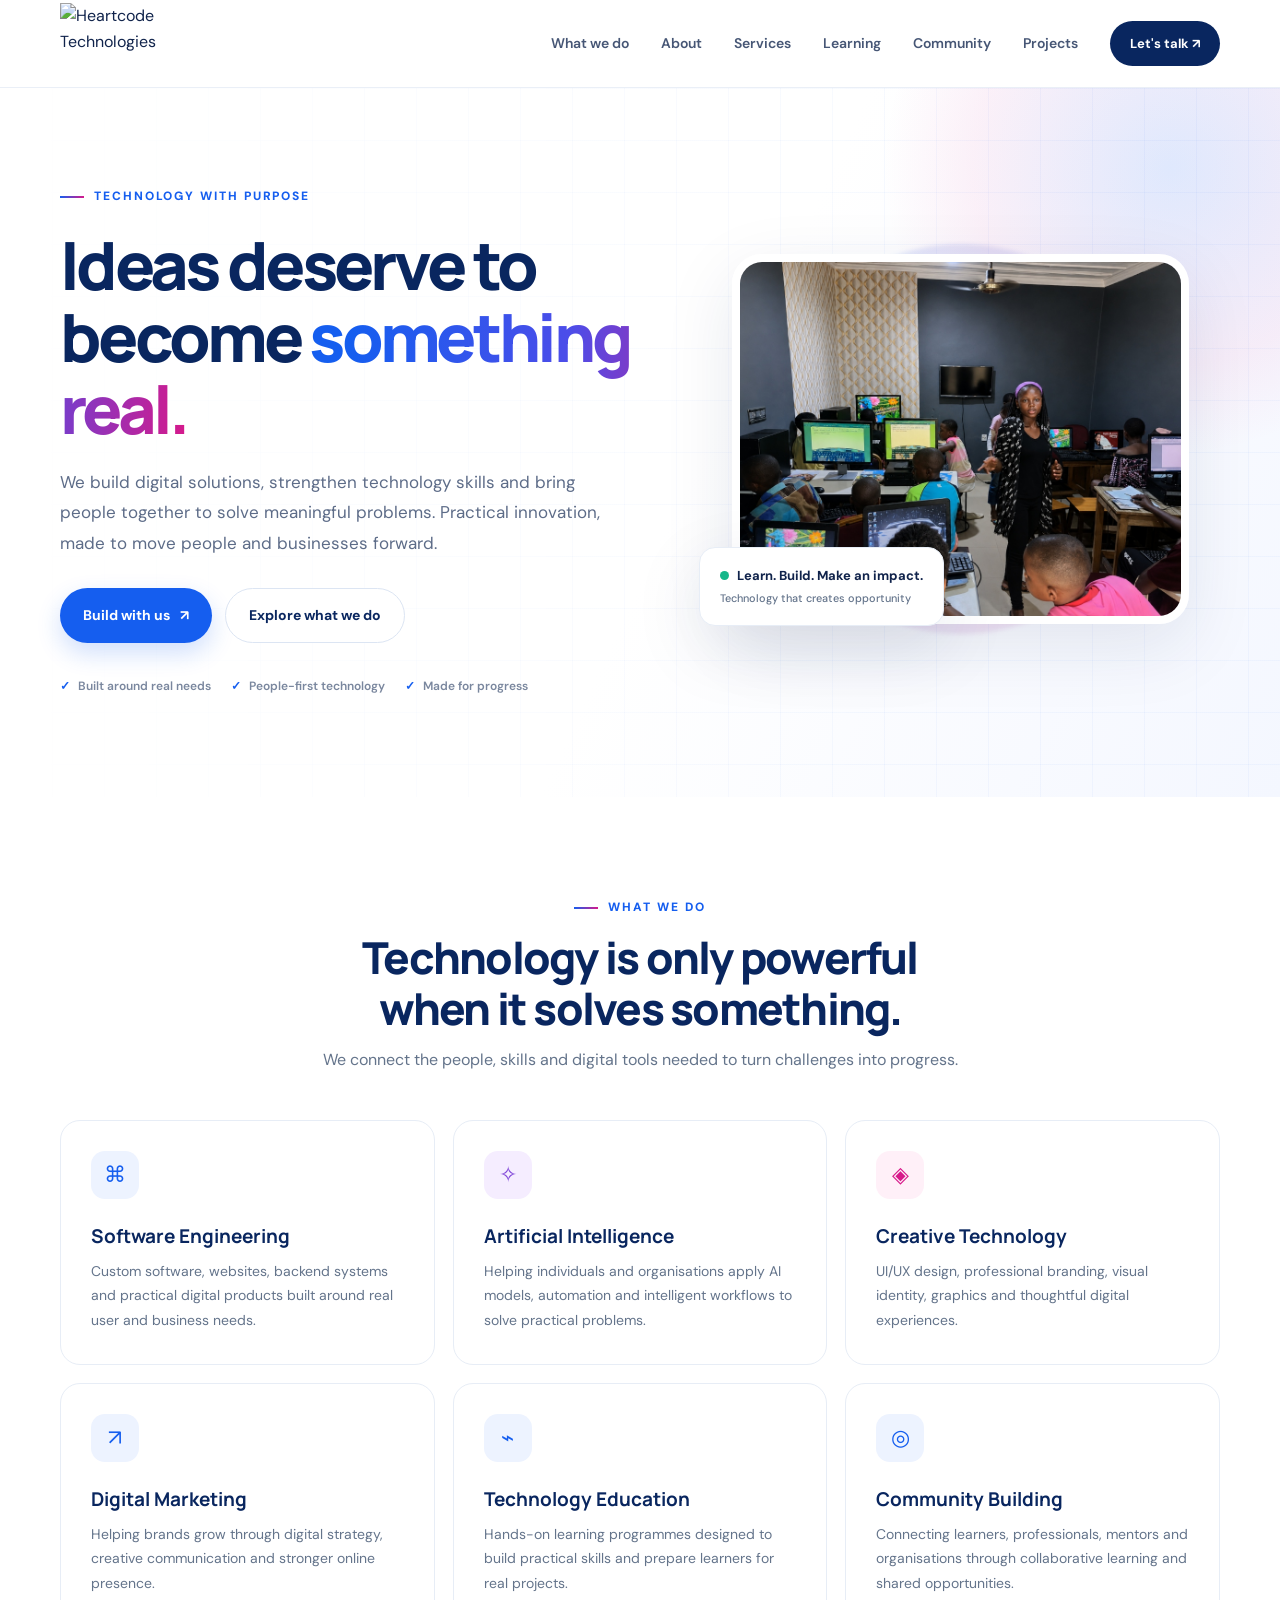
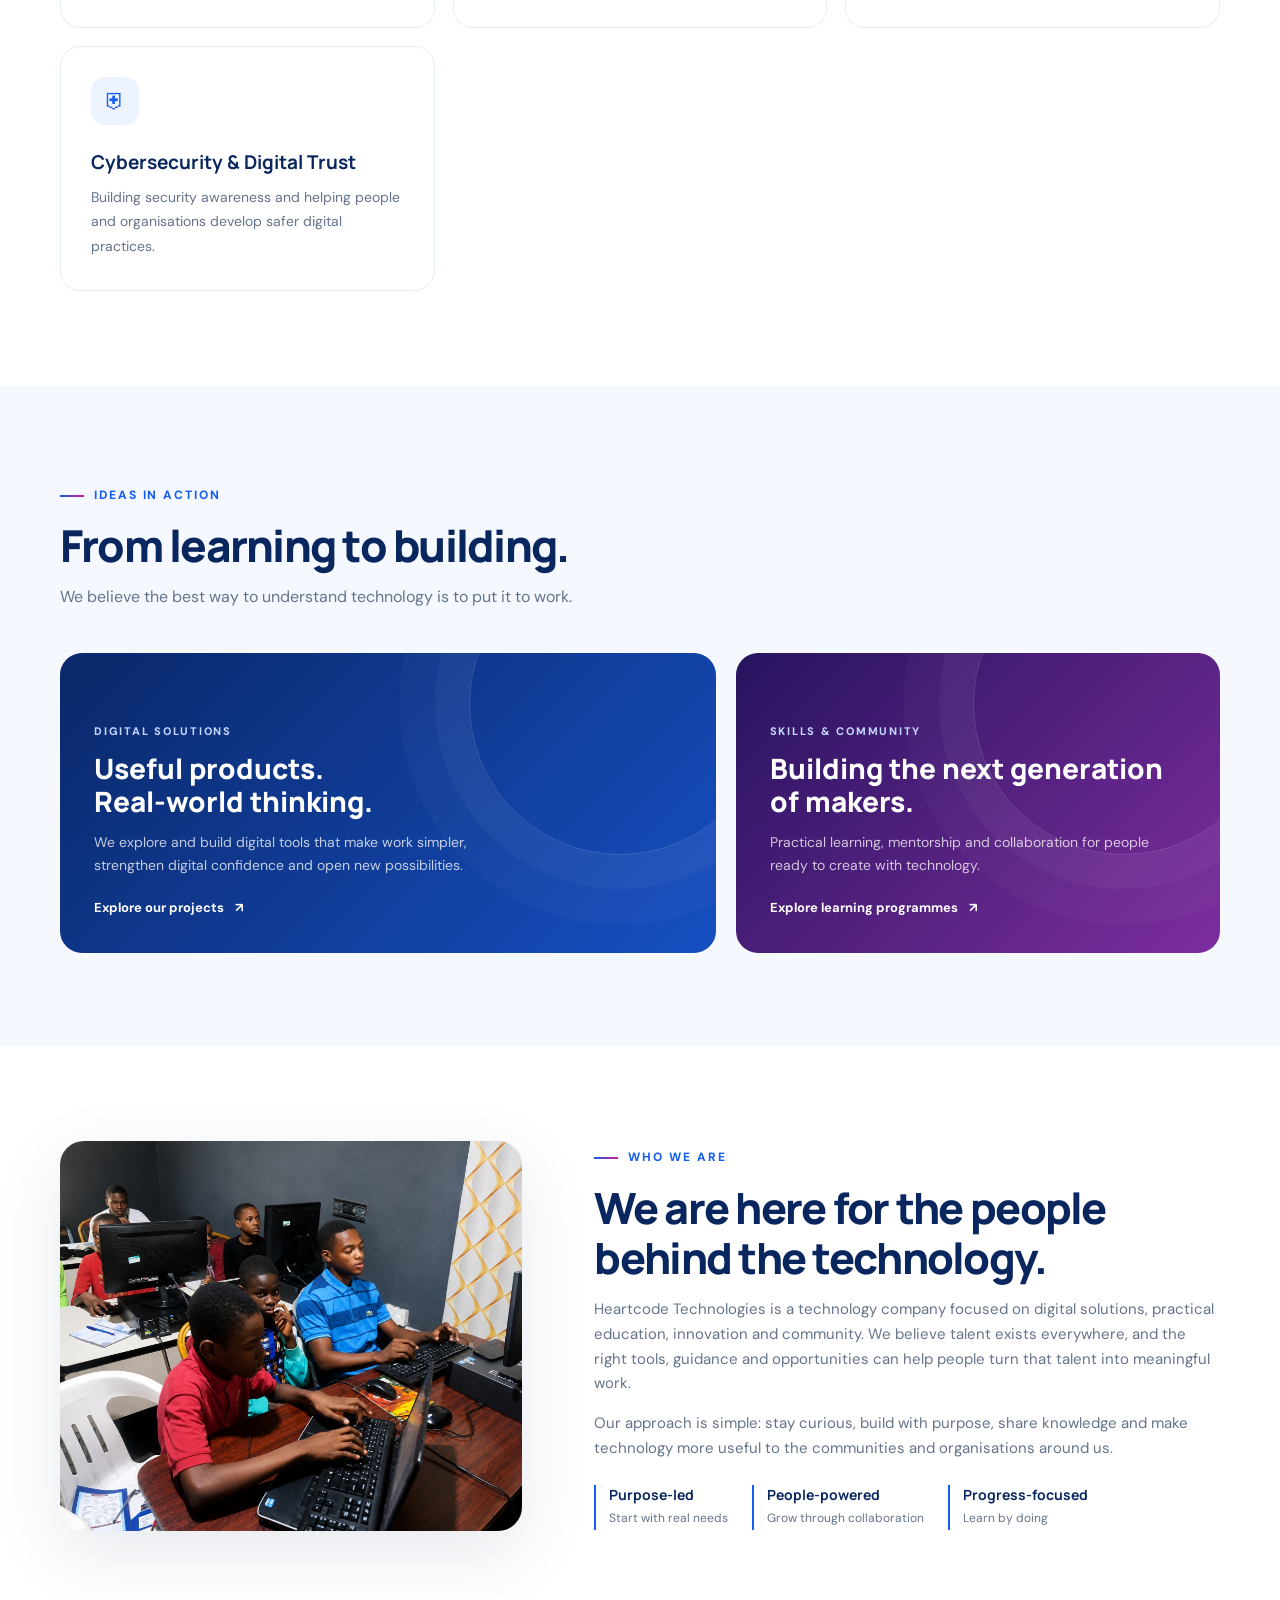
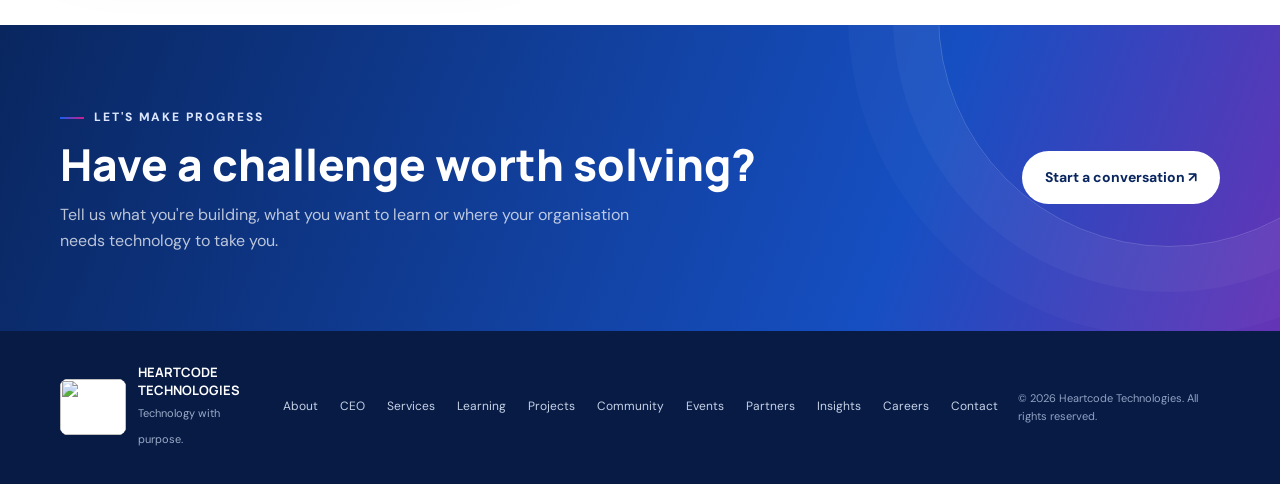
==== commit 2186b5ee: "Expand the new homepage with the original service pillars and complete site navigation" ====
--- a/index.html
+++ b/index.html
@@ -29,7 +29,7 @@
 <a class="brand" href="./index.html" aria-label="Heartcode Technologies home"><img src="./assets/img/heartcode-technologies-logo.jpg" alt="Heartcode Technologies"></a>
 <button class="menu" id="menuToggle" aria-label="Open navigation" aria-expanded="false">☰</button>
 <nav class="links" id="navLinks" aria-label="Main navigation">
-<a href="#capabilities">What we do</a><a href="#work">Our work</a><a href="#about">About</a><a href="./programs.html">Learning</a><a href="./contact.html" class="nav-cta">Let's talk ↗</a>
+<a href="#capabilities">What we do</a><a href="./about.html">About</a><a href="./services.html">Services</a><a href="./programs.html">Learning</a><a href="./community.html">Community</a><a href="./projects.html">Projects</a><a href="./contact.html" class="nav-cta">Let's talk ↗</a>
 </nav></div></header>
 <main>
 <section class="hero"><div class="hero-grid"></div><div class="wrap hero-inner">
@@ -41,11 +41,13 @@
 </div></section>
 <section class="section" id="capabilities"><div class="wrap">
 <div class="section-head center"><span class="eyebrow">What we do</span><h2>Technology is only powerful when it solves something.</h2><p>We connect the people, skills and digital tools needed to turn challenges into progress.</p></div>
-<div class="capabilities">
-<article class="cap"><div class="cap-icon">⌘</div><h3>Software & Digital Products</h3><p>Websites, applications and useful digital experiences designed around the people who use them and the problems they need solved.</p></article>
-<article class="cap"><div class="cap-icon">⌁</div><h3>Cybersecurity & Digital Trust</h3><p>Helping people and organisations understand digital risk, improve security awareness and build safer technology practices.</p></article>
-<article class="cap"><div class="cap-icon">✳</div><h3>Technology Education</h3><p>Practical, hands-on learning that helps beginners and growing professionals build confidence, skills and real projects.</p></article>
-</div></div></section>
+<div class="capabilities"><article class="cap"><div class="cap-icon">⌘</div><h3>Software Engineering</h3><p>Custom software, websites, backend systems and practical digital products built around real user and business needs.</p></article>
+<article class="cap"><div class="cap-icon">✧</div><h3>Artificial Intelligence</h3><p>Helping individuals and organisations apply AI models, automation and intelligent workflows to solve practical problems.</p></article>
+<article class="cap"><div class="cap-icon">◈</div><h3>Creative Technology</h3><p>UI/UX design, professional branding, visual identity, graphics and thoughtful digital experiences.</p></article>
+<article class="cap"><div class="cap-icon">↗</div><h3>Digital Marketing</h3><p>Helping brands grow through digital strategy, creative communication and stronger online presence.</p></article>
+<article class="cap"><div class="cap-icon">⌁</div><h3>Technology Education</h3><p>Hands-on learning programmes designed to build practical skills and prepare learners for real projects.</p></article>
+<article class="cap"><div class="cap-icon">◎</div><h3>Community Building</h3><p>Connecting learners, professionals, mentors and organisations through collaborative learning and shared opportunities.</p></article>
+<article class="cap"><div class="cap-icon">⛨</div><h3>Cybersecurity & Digital Trust</h3><p>Building security awareness and helping people and organisations develop safer digital practices.</p></article></div></div></section>
 <section class="section section-soft" id="work"><div class="wrap">
 <div class="section-head"><span class="eyebrow">Ideas in action</span><h2>From learning to building.</h2><p>We believe the best way to understand technology is to put it to work.</p></div>
 <div class="work-grid">
@@ -62,7 +64,7 @@
 <section class="cta"><div class="wrap cta-inner"><div><span class="eyebrow" style="color:#dce7ff">Let's make progress</span><h2>Have a challenge worth solving?</h2><p>Tell us what you're building, what you want to learn or where your organisation needs technology to take you.</p></div><a class="btn" href="./contact.html">Start a conversation ↗</a></div></section>
 </main>
 <footer><div class="wrap footer-inner"><div class="footer-brand"><img src="./assets/img/heartcode-technologies-logo.jpg" alt=""><div><strong>HEARTCODE TECHNOLOGIES</strong><small>Technology with purpose.</small></div></div>
-<nav class="footer-links" aria-label="Footer navigation"><a href="./about.html">About</a><a href="./services.html">Services</a><a href="./programs.html">Learning</a><a href="./projects.html">Projects</a><a href="./contact.html">Contact</a></nav>
+<nav class="footer-links" aria-label="Footer navigation"><a href="./about.html">About</a><a href="./ceo.html">CEO</a><a href="./services.html">Services</a><a href="./programs.html">Learning</a><a href="./projects.html">Projects</a><a href="./community.html">Community</a><a href="./events.html">Events</a><a href="./partners.html">Partners</a><a href="./blog.html">Insights</a><a href="./careers.html">Careers</a><a href="./contact.html">Contact</a></nav>
 <div class="copyright">© <span id="year"></span> Heartcode Technologies. All rights reserved.</div></div></footer>
 <script>
 const menu=document.getElementById('menuToggle'),nav=document.getElementById('navLinks');
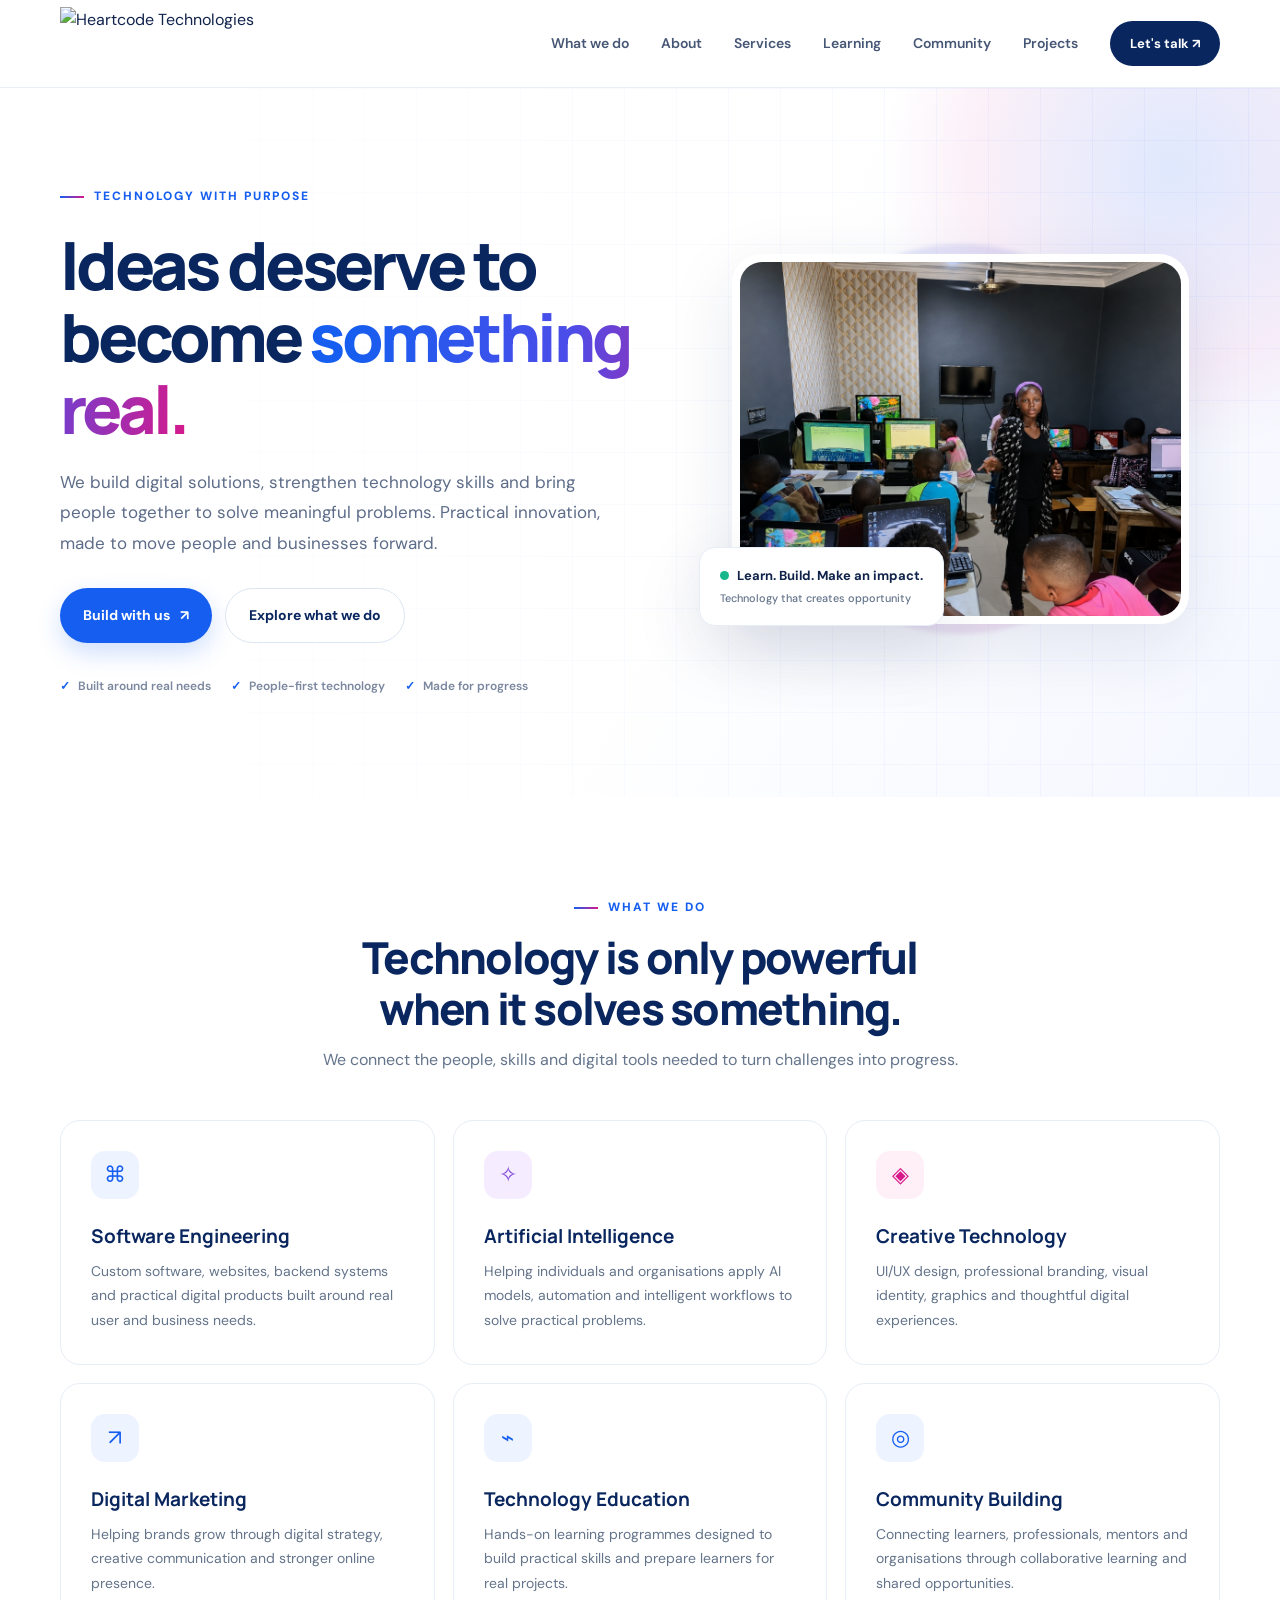
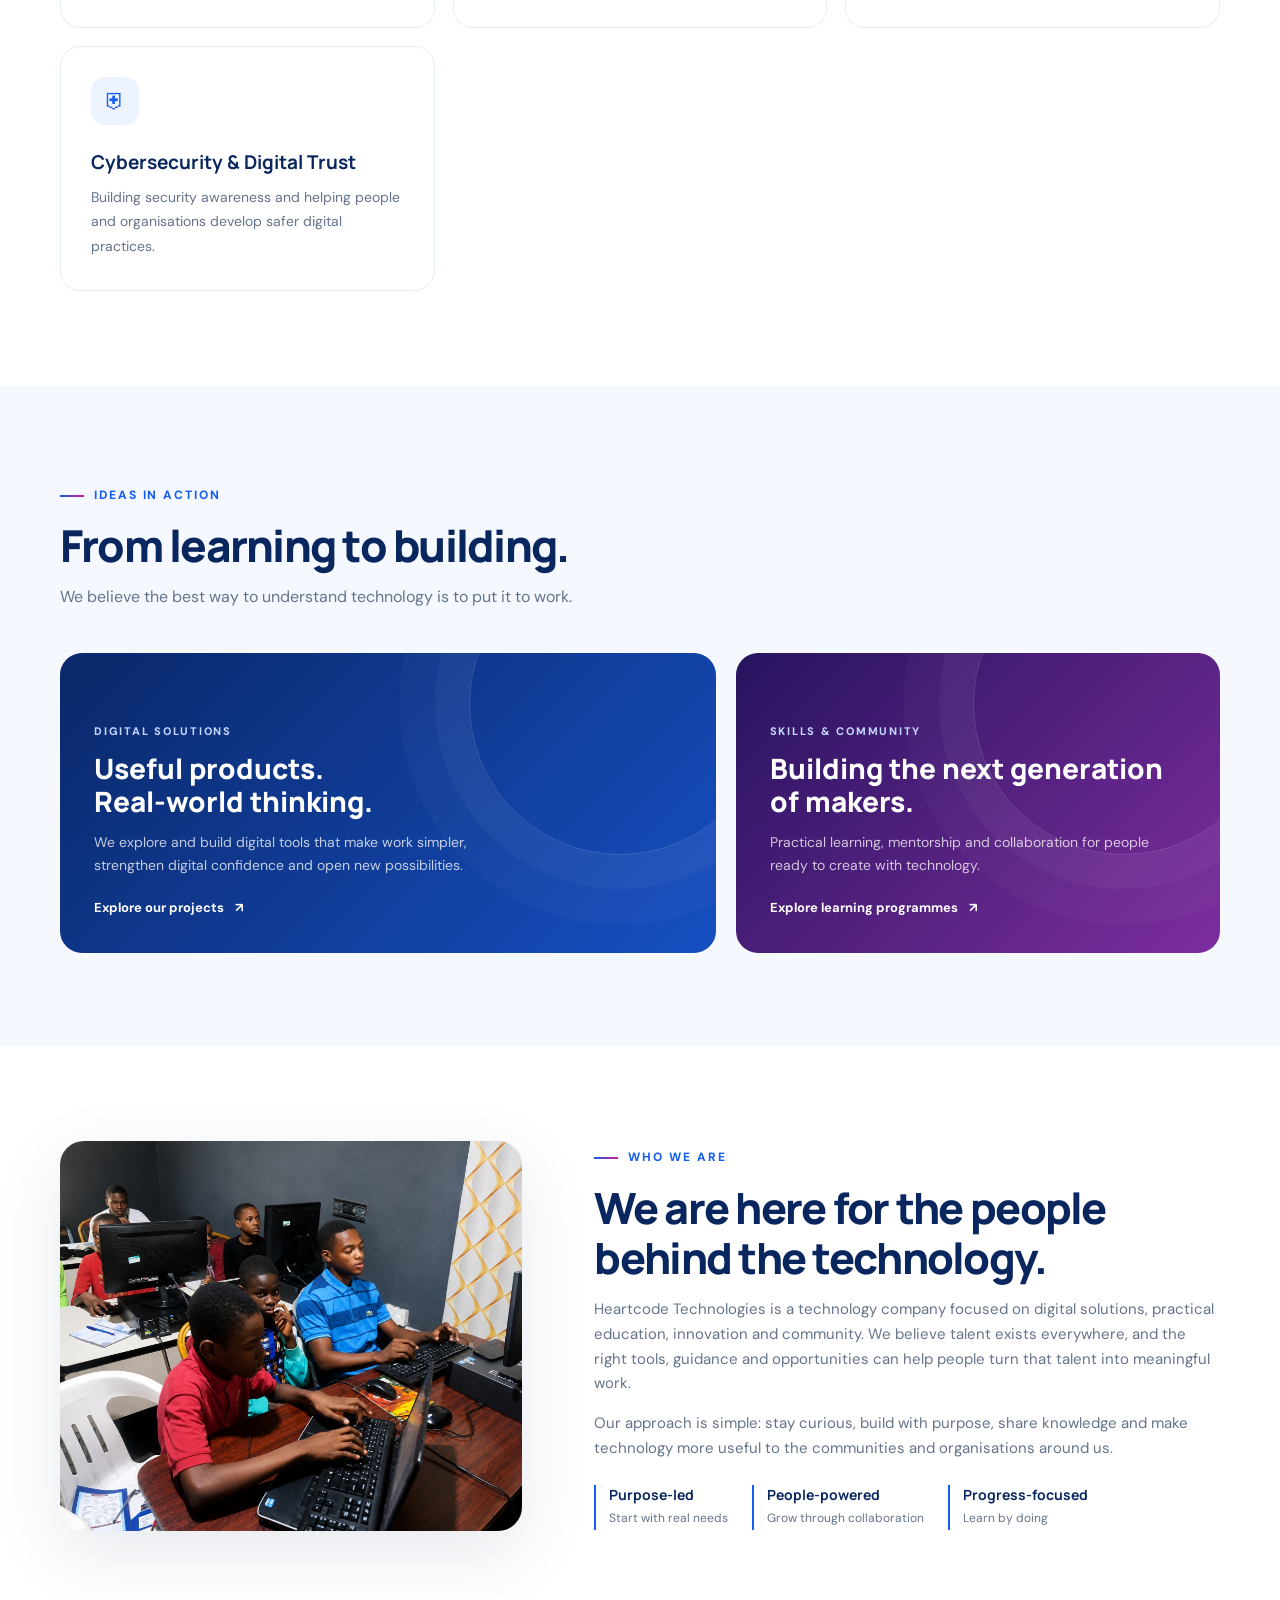
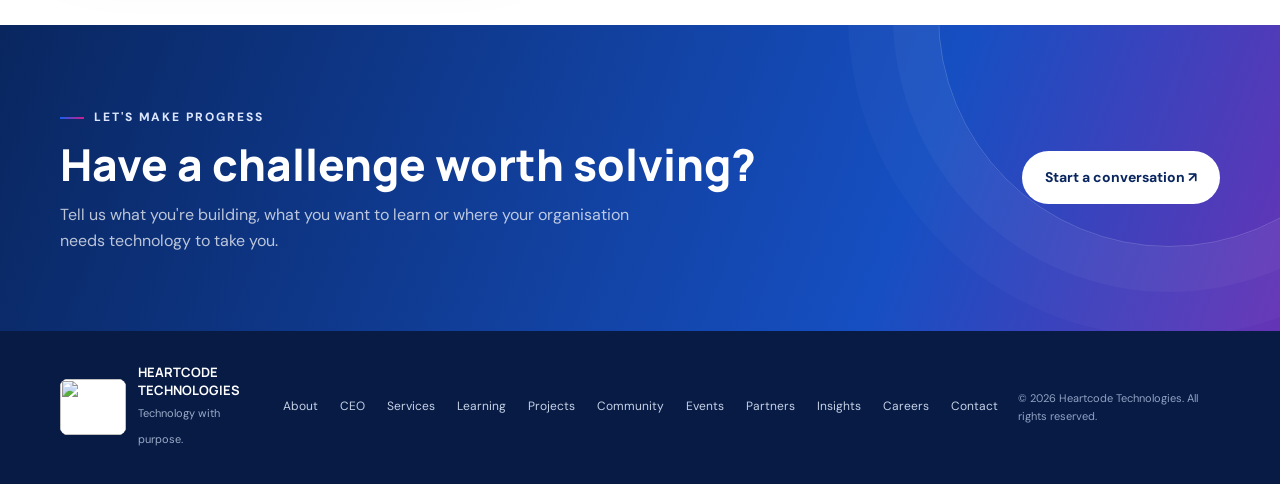
==== commit d12a1753: "Rebuild Heartcode inner pages with coherent original brand experience" ====
--- a/index.html
+++ b/index.html
@@ -11,7 +11,7 @@
 <style>
 :root{--navy:#09265f;--blue:#155eef;--blue2:#397cf6;--ink:#10234b;--muted:#64748b;--line:#e7edf6;--soft:#f5f8ff;--pink:#d7198a;--radius:24px;--shadow:0 22px 70px rgba(15,42,91,.10)}
 *{box-sizing:border-box}html{scroll-behavior:smooth}body{margin:0;background:#fff;color:var(--ink);font-family:"DM Sans",sans-serif;line-height:1.65;-webkit-font-smoothing:antialiased}a{color:inherit;text-decoration:none}img{display:block;max-width:100%}.wrap{width:min(1160px,calc(100% - 48px));margin:auto}
-header{height:88px;display:flex;align-items:center;background:rgba(255,255,255,.94);border-bottom:1px solid rgba(231,237,246,.85);position:sticky;top:0;z-index:20;backdrop-filter:blur(14px)}.nav{display:flex;align-items:center;justify-content:space-between;gap:28px}.brand{display:flex;align-items:center;width:118px;height:82px;overflow:hidden;flex-shrink:0}.brand img{width:100%;height:100%;object-fit:contain}.links{display:flex;align-items:center;gap:32px;font-size:14px;font-weight:600;color:#465675}.links a:hover{color:var(--blue)}.nav-cta,.btn{display:inline-flex;align-items:center;justify-content:center;gap:10px;border-radius:999px;font-weight:700;transition:.2s ease}.nav-cta{padding:12px 20px;background:var(--navy);color:white;font-size:13px}.nav-cta:hover,.btn-primary:hover{background:var(--blue);transform:translateY(-2px)}.menu{display:none;background:none;border:0;font-size:26px;color:var(--navy)}
+header{height:88px;display:flex;align-items:center;background:rgba(255,255,255,.94);border-bottom:1px solid rgba(231,237,246,.85);position:sticky;top:0;z-index:20;backdrop-filter:blur(14px)}.nav{display:flex;align-items:center;justify-content:space-between;gap:28px}.brand{display:flex;align-items:center;width:196px;height:82px;overflow:visible;flex-shrink:0;padding:4px 0}.brand img{width:100%;height:100%;object-fit:contain;object-position:left center}.links{display:flex;align-items:center;gap:32px;font-size:14px;font-weight:600;color:#465675}.links a:hover{color:var(--blue)}.nav-cta,.btn{display:inline-flex;align-items:center;justify-content:center;gap:10px;border-radius:999px;font-weight:700;transition:.2s ease}.nav-cta{padding:12px 20px;background:var(--navy);color:white;font-size:13px}.nav-cta:hover,.btn-primary:hover{background:var(--blue);transform:translateY(-2px)}.menu{display:none;background:none;border:0;font-size:26px;color:var(--navy)}
 .hero{position:relative;overflow:hidden;padding:92px 0 100px;background:linear-gradient(115deg,#fff 0%,#fff 54%,#f4f7ff 100%)}.hero:before{content:"";position:absolute;width:580px;height:580px;right:-180px;top:-210px;border-radius:50%;background:radial-gradient(circle,rgba(43,104,240,.13),rgba(215,25,138,.06) 48%,transparent 70%)}.hero-grid{position:absolute;inset:0;background-image:linear-gradient(rgba(21,94,239,.035) 1px,transparent 1px),linear-gradient(90deg,rgba(21,94,239,.035) 1px,transparent 1px);background-size:52px 52px;mask-image:linear-gradient(90deg,transparent,black 70%);pointer-events:none}.hero-inner{position:relative;display:grid;grid-template-columns:1.05fr .95fr;align-items:center;gap:68px}.eyebrow{display:inline-flex;align-items:center;gap:10px;color:var(--blue);font-size:12px;font-weight:800;letter-spacing:.16em;text-transform:uppercase}.eyebrow:before{content:"";width:24px;height:2px;background:linear-gradient(90deg,var(--blue),var(--pink))}.hero h1{font:800 clamp(42px,5.2vw,68px)/1.08 "Manrope",sans-serif;letter-spacing:-.055em;color:var(--navy);margin:22px 0}.hero h1 span{background:linear-gradient(95deg,#155eef 10%,#4c4de9 58%,#d7198a 100%);-webkit-background-clip:text;background-clip:text;color:transparent}.lead{max-width:570px;color:#5d6c88;font-size:17px;line-height:1.8;margin:0 0 30px}.actions{display:flex;flex-wrap:wrap;gap:13px}.btn{padding:15px 23px;font-size:14px}.btn-primary{background:var(--blue);color:#fff;box-shadow:0 10px 24px rgba(21,94,239,.2)}.btn-quiet{border:1px solid #dce5f3;background:white;color:var(--navy)}.btn-quiet:hover{border-color:var(--blue);color:var(--blue)}.proof{display:flex;gap:20px;flex-wrap:wrap;margin-top:34px;color:#7a879e;font-size:12px;font-weight:600}.proof span:before{content:"✓";color:var(--blue);font-weight:900;margin-right:8px}
 .hero-art{position:relative;min-height:430px;display:flex;align-items:center;justify-content:center}.art-glow{position:absolute;width:390px;height:390px;border-radius:50%;background:linear-gradient(140deg,rgba(21,94,239,.12),rgba(215,25,138,.10));filter:blur(2px)}.hero-photo{position:relative;width:88%;height:370px;object-fit:cover;border-radius:30px;box-shadow:var(--shadow);border:8px solid #fff}.float-note{position:absolute;bottom:28px;left:-2px;background:#fff;padding:17px 20px;border:1px solid var(--line);border-radius:16px;box-shadow:var(--shadow);font-size:13px;font-weight:700}.float-note small{display:block;color:var(--muted);font-weight:500;margin-top:3px}.float-dot{display:inline-block;width:9px;height:9px;background:#16b78a;border-radius:50%;margin-right:8px}
 .section{padding:94px 0}.section-soft{background:var(--soft)}.section-head{max-width:670px;margin-bottom:42px}.section-head.center{text-align:center;margin:0 auto 46px}.section-head h2{font:800 clamp(30px,3.5vw,44px)/1.15 "Manrope",sans-serif;letter-spacing:-.04em;color:var(--navy);margin:14px 0}.section-head p{color:var(--muted);font-size:16px;margin:0}.capabilities{display:grid;grid-template-columns:repeat(3,1fr);gap:18px}.cap{background:#fff;border:1px solid var(--line);border-radius:20px;padding:30px;transition:.25s;min-height:245px}.cap:hover{transform:translateY(-5px);box-shadow:var(--shadow);border-color:#d4e1fa}.cap-icon{width:48px;height:48px;border-radius:14px;display:grid;place-items:center;background:#edf3ff;color:var(--blue);font-size:22px;margin-bottom:24px}.cap:nth-child(2) .cap-icon{background:#f5edff;color:#8249d9}.cap:nth-child(3) .cap-icon{background:#fff0f8;color:var(--pink)}.cap h3{font:700 19px "Manrope",sans-serif;color:var(--navy);margin:0 0 10px}.cap p{font-size:14px;line-height:1.75;color:var(--muted);margin:0}
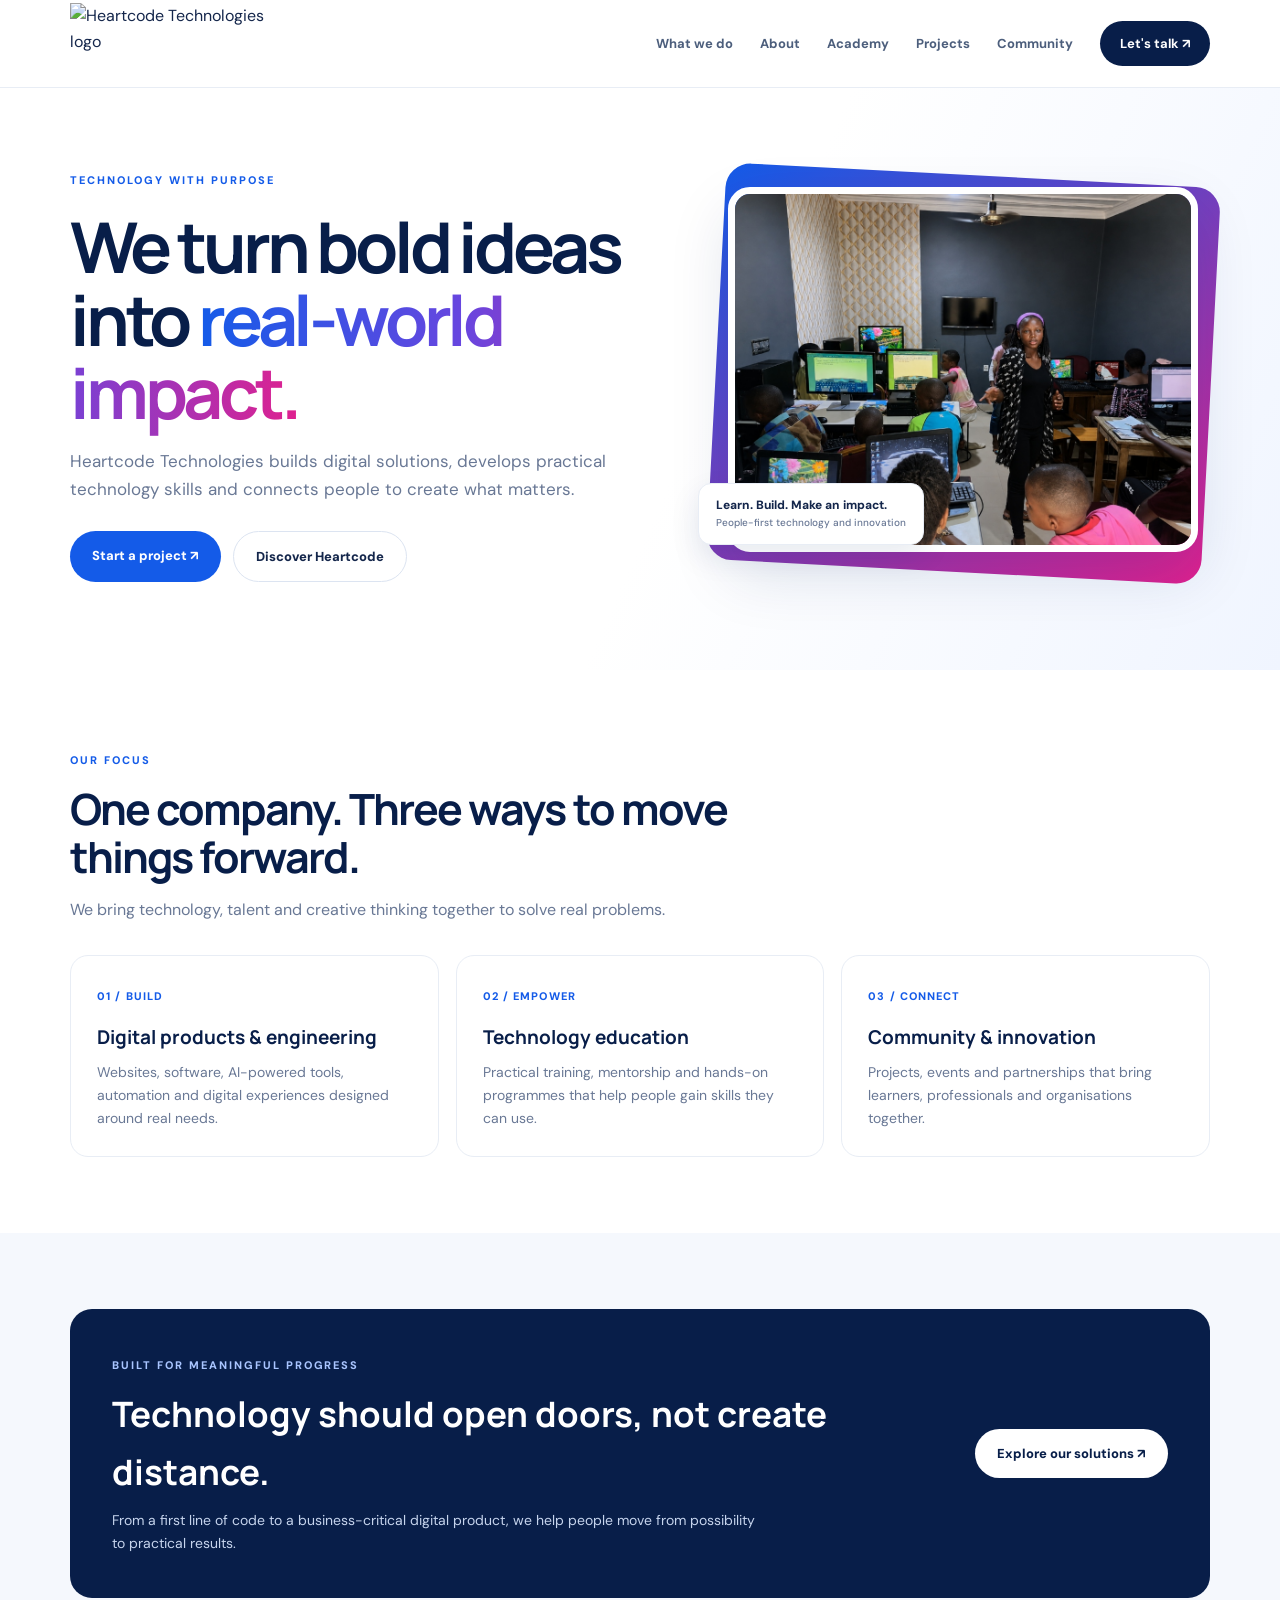
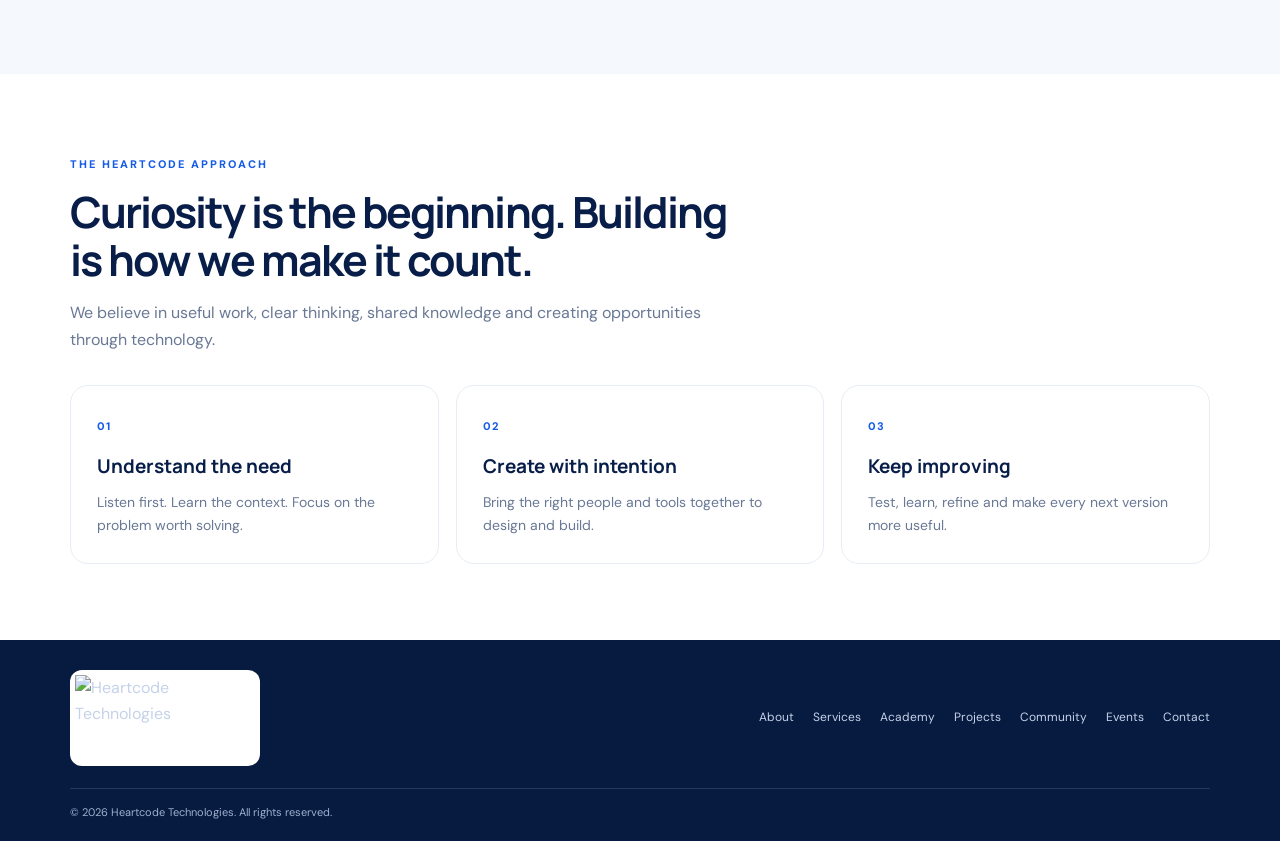
==== commit f6b97e24: "Redesign Heartcode homepage and add verified brand logo asset" ====
--- a/index.html
+++ b/index.html
@@ -1,75 +1,12 @@
-<!doctype html>
-<html lang="en">
-<head>
-<meta charset="utf-8"><meta name="viewport" content="width=device-width,initial-scale=1">
-<title>Heartcode Technologies | Build What Matters</title>
-<meta name="description" content="Heartcode Technologies builds useful digital products, develops technology talent and helps organisations move forward with technology.">
-<meta name="theme-color" content="#ffffff">
-<link rel="icon" href="./assets/img/favicon.png">
-<link rel="preconnect" href="https://fonts.googleapis.com"><link rel="preconnect" href="https://fonts.gstatic.com" crossorigin>
-<link href="https://fonts.googleapis.com/css2?family=DM+Sans:wght@400;500;600;700&family=Manrope:wght@400;500;600;700;800&display=swap" rel="stylesheet">
-<style>
-:root{--navy:#09265f;--blue:#155eef;--blue2:#397cf6;--ink:#10234b;--muted:#64748b;--line:#e7edf6;--soft:#f5f8ff;--pink:#d7198a;--radius:24px;--shadow:0 22px 70px rgba(15,42,91,.10)}
-*{box-sizing:border-box}html{scroll-behavior:smooth}body{margin:0;background:#fff;color:var(--ink);font-family:"DM Sans",sans-serif;line-height:1.65;-webkit-font-smoothing:antialiased}a{color:inherit;text-decoration:none}img{display:block;max-width:100%}.wrap{width:min(1160px,calc(100% - 48px));margin:auto}
-header{height:88px;display:flex;align-items:center;background:rgba(255,255,255,.94);border-bottom:1px solid rgba(231,237,246,.85);position:sticky;top:0;z-index:20;backdrop-filter:blur(14px)}.nav{display:flex;align-items:center;justify-content:space-between;gap:28px}.brand{display:flex;align-items:center;width:196px;height:82px;overflow:visible;flex-shrink:0;padding:4px 0}.brand img{width:100%;height:100%;object-fit:contain;object-position:left center}.links{display:flex;align-items:center;gap:32px;font-size:14px;font-weight:600;color:#465675}.links a:hover{color:var(--blue)}.nav-cta,.btn{display:inline-flex;align-items:center;justify-content:center;gap:10px;border-radius:999px;font-weight:700;transition:.2s ease}.nav-cta{padding:12px 20px;background:var(--navy);color:white;font-size:13px}.nav-cta:hover,.btn-primary:hover{background:var(--blue);transform:translateY(-2px)}.menu{display:none;background:none;border:0;font-size:26px;color:var(--navy)}
-.hero{position:relative;overflow:hidden;padding:92px 0 100px;background:linear-gradient(115deg,#fff 0%,#fff 54%,#f4f7ff 100%)}.hero:before{content:"";position:absolute;width:580px;height:580px;right:-180px;top:-210px;border-radius:50%;background:radial-gradient(circle,rgba(43,104,240,.13),rgba(215,25,138,.06) 48%,transparent 70%)}.hero-grid{position:absolute;inset:0;background-image:linear-gradient(rgba(21,94,239,.035) 1px,transparent 1px),linear-gradient(90deg,rgba(21,94,239,.035) 1px,transparent 1px);background-size:52px 52px;mask-image:linear-gradient(90deg,transparent,black 70%);pointer-events:none}.hero-inner{position:relative;display:grid;grid-template-columns:1.05fr .95fr;align-items:center;gap:68px}.eyebrow{display:inline-flex;align-items:center;gap:10px;color:var(--blue);font-size:12px;font-weight:800;letter-spacing:.16em;text-transform:uppercase}.eyebrow:before{content:"";width:24px;height:2px;background:linear-gradient(90deg,var(--blue),var(--pink))}.hero h1{font:800 clamp(42px,5.2vw,68px)/1.08 "Manrope",sans-serif;letter-spacing:-.055em;color:var(--navy);margin:22px 0}.hero h1 span{background:linear-gradient(95deg,#155eef 10%,#4c4de9 58%,#d7198a 100%);-webkit-background-clip:text;background-clip:text;color:transparent}.lead{max-width:570px;color:#5d6c88;font-size:17px;line-height:1.8;margin:0 0 30px}.actions{display:flex;flex-wrap:wrap;gap:13px}.btn{padding:15px 23px;font-size:14px}.btn-primary{background:var(--blue);color:#fff;box-shadow:0 10px 24px rgba(21,94,239,.2)}.btn-quiet{border:1px solid #dce5f3;background:white;color:var(--navy)}.btn-quiet:hover{border-color:var(--blue);color:var(--blue)}.proof{display:flex;gap:20px;flex-wrap:wrap;margin-top:34px;color:#7a879e;font-size:12px;font-weight:600}.proof span:before{content:"✓";color:var(--blue);font-weight:900;margin-right:8px}
-.hero-art{position:relative;min-height:430px;display:flex;align-items:center;justify-content:center}.art-glow{position:absolute;width:390px;height:390px;border-radius:50%;background:linear-gradient(140deg,rgba(21,94,239,.12),rgba(215,25,138,.10));filter:blur(2px)}.hero-photo{position:relative;width:88%;height:370px;object-fit:cover;border-radius:30px;box-shadow:var(--shadow);border:8px solid #fff}.float-note{position:absolute;bottom:28px;left:-2px;background:#fff;padding:17px 20px;border:1px solid var(--line);border-radius:16px;box-shadow:var(--shadow);font-size:13px;font-weight:700}.float-note small{display:block;color:var(--muted);font-weight:500;margin-top:3px}.float-dot{display:inline-block;width:9px;height:9px;background:#16b78a;border-radius:50%;margin-right:8px}
-.section{padding:94px 0}.section-soft{background:var(--soft)}.section-head{max-width:670px;margin-bottom:42px}.section-head.center{text-align:center;margin:0 auto 46px}.section-head h2{font:800 clamp(30px,3.5vw,44px)/1.15 "Manrope",sans-serif;letter-spacing:-.04em;color:var(--navy);margin:14px 0}.section-head p{color:var(--muted);font-size:16px;margin:0}.capabilities{display:grid;grid-template-columns:repeat(3,1fr);gap:18px}.cap{background:#fff;border:1px solid var(--line);border-radius:20px;padding:30px;transition:.25s;min-height:245px}.cap:hover{transform:translateY(-5px);box-shadow:var(--shadow);border-color:#d4e1fa}.cap-icon{width:48px;height:48px;border-radius:14px;display:grid;place-items:center;background:#edf3ff;color:var(--blue);font-size:22px;margin-bottom:24px}.cap:nth-child(2) .cap-icon{background:#f5edff;color:#8249d9}.cap:nth-child(3) .cap-icon{background:#fff0f8;color:var(--pink)}.cap h3{font:700 19px "Manrope",sans-serif;color:var(--navy);margin:0 0 10px}.cap p{font-size:14px;line-height:1.75;color:var(--muted);margin:0}
-.work-grid{display:grid;grid-template-columns:1.15fr .85fr;gap:20px}.work-card{position:relative;min-height:300px;overflow:hidden;border-radius:22px;background:#0c2863;color:#fff;padding:34px;display:flex;flex-direction:column;justify-content:flex-end}.work-card:first-child{background:linear-gradient(135deg,#0a2869,#164fc2)}.work-card:last-child{background:linear-gradient(135deg,#27145f,#7d2d9e)}.work-card:before{content:"";position:absolute;width:300px;height:300px;border:1px solid rgba(255,255,255,.15);border-radius:50%;right:-55px;top:-100px;box-shadow:0 0 0 34px rgba(255,255,255,.035),0 0 0 70px rgba(255,255,255,.025)}.work-card>*{position:relative}.work-tag{font-size:11px;text-transform:uppercase;letter-spacing:.16em;color:#c4d6ff;font-weight:800}.work-card h3{font:800 28px/1.2 "Manrope",sans-serif;margin:12px 0}.work-card p{max-width:430px;color:rgba(255,255,255,.75);font-size:14px;margin:0 0 20px}.work-link{font-size:13px;font-weight:700;color:#fff}.work-link span{margin-left:8px}
-.about-grid{display:grid;grid-template-columns:.85fr 1.15fr;align-items:center;gap:72px}.about-image{width:100%;height:390px;object-fit:cover;border-radius:24px;box-shadow:var(--shadow)}.about-copy h2{font:800 clamp(30px,3.5vw,43px)/1.15 "Manrope",sans-serif;letter-spacing:-.04em;color:var(--navy);margin:15px 0}.about-copy p{color:var(--muted);font-size:15px}.about-points{display:flex;gap:24px;flex-wrap:wrap;margin-top:24px}.point{border-left:2px solid var(--blue);padding-left:13px}.point strong{display:block;color:var(--navy);font:700 14px "Manrope"}.point small{color:var(--muted);font-size:12px}
-.cta{padding:76px 0;background:linear-gradient(110deg,#09265f,#164fc2 70%,#6534b6);color:#fff;position:relative;overflow:hidden}.cta:after{content:"";position:absolute;width:460px;height:460px;border:1px solid rgba(255,255,255,.18);border-radius:50%;right:-120px;top:-240px;box-shadow:0 0 0 45px rgba(255,255,255,.035),0 0 0 90px rgba(255,255,255,.025)}.cta-inner{position:relative;z-index:1;display:flex;align-items:center;justify-content:space-between;gap:30px}.cta h2{font:800 clamp(30px,4vw,44px)/1.15 "Manrope",sans-serif;margin:12px 0}.cta p{color:rgba(255,255,255,.72);margin:0;max-width:590px}.cta .btn{background:#fff;color:var(--navy);white-space:nowrap}
-footer{padding:32px 0;background:#071b45;color:#c5d1e6}.footer-inner{display:flex;align-items:center;justify-content:space-between;gap:20px}.footer-brand{display:flex;align-items:center;gap:12px}.footer-brand img{width:66px;height:56px;object-fit:contain;background:#fff;border-radius:8px}.footer-brand strong{display:block;color:#fff;font:700 13px "Manrope"}.footer-brand small{font-size:11px;color:#9cacc8}.footer-links{display:flex;gap:22px;font-size:12px}.copyright{font-size:11px;color:#91a2c2}
-@media(max-width:900px){.links{gap:18px}.hero-inner{gap:28px}.hero h1{font-size:52px}.hero-photo{height:330px}.about-grid{gap:40px}}
-@media(max-width:720px){header{height:76px}.wrap{width:min(100% - 34px,1160px)}.brand{width:104px;height:72px}.menu{display:block}.links{display:none;position:absolute;top:75px;left:0;right:0;padding:22px 25px 26px;background:#fff;border-bottom:1px solid var(--line);box-shadow:0 16px 25px rgba(10,30,70,.08);flex-direction:column;align-items:stretch;gap:17px}.links.open{display:flex}.links a{padding:4px 0}.links .nav-cta{text-align:center}.hero{padding:64px 0 72px}.hero-inner{grid-template-columns:1fr;gap:22px}.hero h1{font-size:clamp(42px,12vw,56px)}.lead{font-size:15px}.hero-art{min-height:310px}.hero-photo{height:290px;width:90%}.float-note{left:0;bottom:10px}.section{padding:70px 0}.capabilities{grid-template-columns:1fr}.cap{min-height:0;padding:25px}.work-grid,.about-grid{grid-template-columns:1fr}.work-card{min-height:260px}.about-image{height:300px}.cta-inner{align-items:flex-start;flex-direction:column}.footer-inner{align-items:flex-start;flex-direction:column}.footer-links{flex-wrap:wrap;gap:14px}.copyright{line-height:1.7}}
-@media(prefers-reduced-motion:reduce){html{scroll-behavior:auto}*,*:before,*:after{transition:none!important}}
-</style>
-</head>
-<body>
-<header><div class="wrap nav">
-<a class="brand" href="./index.html" aria-label="Heartcode Technologies home"><img src="./assets/img/heartcode-technologies-logo.jpg" alt="Heartcode Technologies"></a>
-<button class="menu" id="menuToggle" aria-label="Open navigation" aria-expanded="false">☰</button>
-<nav class="links" id="navLinks" aria-label="Main navigation">
-<a href="#capabilities">What we do</a><a href="./about.html">About</a><a href="./services.html">Services</a><a href="./programs.html">Learning</a><a href="./community.html">Community</a><a href="./projects.html">Projects</a><a href="./contact.html" class="nav-cta">Let's talk ↗</a>
-</nav></div></header>
-<main>
-<section class="hero"><div class="hero-grid"></div><div class="wrap hero-inner">
-<div><span class="eyebrow">Technology with purpose</span><h1>Ideas deserve to become <span>something real.</span></h1>
-<p class="lead">We build digital solutions, strengthen technology skills and bring people together to solve meaningful problems. Practical innovation, made to move people and businesses forward.</p>
-<div class="actions"><a class="btn btn-primary" href="./contact.html">Build with us <span>↗</span></a><a class="btn btn-quiet" href="#capabilities">Explore what we do</a></div>
-<div class="proof"><span>Built around real needs</span><span>People-first technology</span><span>Made for progress</span></div></div>
-<div class="hero-art"><div class="art-glow"></div><img class="hero-photo" src="./assets/img/training-classroom.jpg" alt="Learners building practical technology skills at Heartcode Technologies"><div class="float-note"><span class="float-dot"></span>Learn. Build. Make an impact.<small>Technology that creates opportunity</small></div></div>
-</div></section>
-<section class="section" id="capabilities"><div class="wrap">
-<div class="section-head center"><span class="eyebrow">What we do</span><h2>Technology is only powerful when it solves something.</h2><p>We connect the people, skills and digital tools needed to turn challenges into progress.</p></div>
-<div class="capabilities"><article class="cap"><div class="cap-icon">⌘</div><h3>Software Engineering</h3><p>Custom software, websites, backend systems and practical digital products built around real user and business needs.</p></article>
-<article class="cap"><div class="cap-icon">✧</div><h3>Artificial Intelligence</h3><p>Helping individuals and organisations apply AI models, automation and intelligent workflows to solve practical problems.</p></article>
-<article class="cap"><div class="cap-icon">◈</div><h3>Creative Technology</h3><p>UI/UX design, professional branding, visual identity, graphics and thoughtful digital experiences.</p></article>
-<article class="cap"><div class="cap-icon">↗</div><h3>Digital Marketing</h3><p>Helping brands grow through digital strategy, creative communication and stronger online presence.</p></article>
-<article class="cap"><div class="cap-icon">⌁</div><h3>Technology Education</h3><p>Hands-on learning programmes designed to build practical skills and prepare learners for real projects.</p></article>
-<article class="cap"><div class="cap-icon">◎</div><h3>Community Building</h3><p>Connecting learners, professionals, mentors and organisations through collaborative learning and shared opportunities.</p></article>
-<article class="cap"><div class="cap-icon">⛨</div><h3>Cybersecurity & Digital Trust</h3><p>Building security awareness and helping people and organisations develop safer digital practices.</p></article></div></div></section>
-<section class="section section-soft" id="work"><div class="wrap">
-<div class="section-head"><span class="eyebrow">Ideas in action</span><h2>From learning to building.</h2><p>We believe the best way to understand technology is to put it to work.</p></div>
-<div class="work-grid">
-<article class="work-card"><span class="work-tag">Digital solutions</span><h3>Useful products.<br>Real-world thinking.</h3><p>We explore and build digital tools that make work simpler, strengthen digital confidence and open new possibilities.</p><a class="work-link" href="./projects.html">Explore our projects <span>↗</span></a></article>
-<article class="work-card"><span class="work-tag">Skills & community</span><h3>Building the next generation of makers.</h3><p>Practical learning, mentorship and collaboration for people ready to create with technology.</p><a class="work-link" href="./programs.html">Explore learning programmes <span>↗</span></a></article>
-</div></div></section>
-<section class="section" id="about"><div class="wrap about-grid">
-<img class="about-image" src="./assets/img/training-group.jpg" alt="Heartcode Technologies learning community working together">
-<div class="about-copy"><span class="eyebrow">Who we are</span><h2>We are here for the people behind the technology.</h2>
-<p>Heartcode Technologies is a technology company focused on digital solutions, practical education, innovation and community. We believe talent exists everywhere, and the right tools, guidance and opportunities can help people turn that talent into meaningful work.</p>
-<p>Our approach is simple: stay curious, build with purpose, share knowledge and make technology more useful to the communities and organisations around us.</p>
-<div class="about-points"><div class="point"><strong>Purpose-led</strong><small>Start with real needs</small></div><div class="point"><strong>People-powered</strong><small>Grow through collaboration</small></div><div class="point"><strong>Progress-focused</strong><small>Learn by doing</small></div></div>
-</div></div></section>
-<section class="cta"><div class="wrap cta-inner"><div><span class="eyebrow" style="color:#dce7ff">Let's make progress</span><h2>Have a challenge worth solving?</h2><p>Tell us what you're building, what you want to learn or where your organisation needs technology to take you.</p></div><a class="btn" href="./contact.html">Start a conversation ↗</a></div></section>
-</main>
-<footer><div class="wrap footer-inner"><div class="footer-brand"><img src="./assets/img/heartcode-technologies-logo.jpg" alt=""><div><strong>HEARTCODE TECHNOLOGIES</strong><small>Technology with purpose.</small></div></div>
-<nav class="footer-links" aria-label="Footer navigation"><a href="./about.html">About</a><a href="./ceo.html">CEO</a><a href="./services.html">Services</a><a href="./programs.html">Learning</a><a href="./projects.html">Projects</a><a href="./community.html">Community</a><a href="./events.html">Events</a><a href="./partners.html">Partners</a><a href="./blog.html">Insights</a><a href="./careers.html">Careers</a><a href="./contact.html">Contact</a></nav>
-<div class="copyright">© <span id="year"></span> Heartcode Technologies. All rights reserved.</div></div></footer>
-<script>
-const menu=document.getElementById('menuToggle'),nav=document.getElementById('navLinks');
-menu.addEventListener('click',()=>{const open=nav.classList.toggle('open');menu.setAttribute('aria-expanded',String(open));menu.textContent=open?'×':'☰';});
-nav.querySelectorAll('a').forEach(a=>a.addEventListener('click',()=>{nav.classList.remove('open');menu.setAttribute('aria-expanded','false');menu.textContent='☰';}));
-document.getElementById('year').textContent=new Date().getFullYear();
-</script>
-</body></html>+<!doctype html><html lang="en"><head><meta charset="utf-8"><meta name="viewport" content="width=device-width,initial-scale=1"><title>Heartcode Technologies — Technology with purpose</title><meta name="description" content="Digital solutions, practical technology education and innovation from Heartcode Technologies."><link rel="icon" href="./assets/img/favicon.png"><link rel="preconnect" href="https://fonts.googleapis.com"><link href="https://fonts.googleapis.com/css2?family=DM+Sans:wght@400;500;600;700&family=Manrope:wght@600;700;800&display=swap" rel="stylesheet"><style>
+:root{--navy:#081e49;--blue:#145be8;--pink:#df218f;--muted:#697895;--line:#e8edf5}*{box-sizing:border-box}body{margin:0;color:#14264b;font:16px/1.65 'DM Sans',sans-serif}a{text-decoration:none;color:inherit}.wrap{width:min(1140px,calc(100% - 44px));margin:auto}header{height:88px;position:sticky;top:0;background:#ffffffed;backdrop-filter:blur(12px);border-bottom:1px solid var(--line);z-index:5}.nav{height:100%;display:flex;align-items:center;justify-content:space-between}.brand{width:205px;height:82px;display:flex;align-items:center}.brand img{width:100%;height:100%;object-fit:contain}.links{display:flex;align-items:center;gap:27px;font-size:13px;font-weight:700;color:#4c5e7c}.links .talk{background:var(--navy);color:white;padding:12px 20px;border-radius:30px}.menu{display:none;border:0;background:none;font-size:26px;color:var(--navy)}
+.hero{padding:78px 0 88px;background:linear-gradient(115deg,#fff 55%,#f0f5ff);overflow:hidden}.hero-grid{display:grid;grid-template-columns:1.08fr .92fr;align-items:center;gap:65px}.eyebrow{color:var(--blue);font-size:11px;font-weight:800;letter-spacing:.18em;text-transform:uppercase}h1,h2,h3{font-family:Manrope,sans-serif;color:var(--navy)}h1{font-size:clamp(44px,5.5vw,70px);line-height:1.04;letter-spacing:-.06em;margin:18px 0}h1 span{background:linear-gradient(90deg,var(--blue),#6846df,var(--pink));background-clip:text;-webkit-background-clip:text;color:transparent}.lead{color:var(--muted);font-size:17px;max-width:570px;margin-bottom:28px}.actions{display:flex;gap:12px;flex-wrap:wrap}.btn{padding:14px 22px;border-radius:30px;font-size:13px;font-weight:800;display:inline-block}.primary{background:var(--blue);color:white}.secondary{border:1px solid #dce4f1}.photo-wrap{position:relative;padding:12px}.photo-wrap:before{content:'';position:absolute;inset:0;border-radius:25px;background:linear-gradient(145deg,var(--blue),var(--pink));transform:rotate(3deg)}.photo{position:relative;width:100%;height:365px;object-fit:cover;border:7px solid white;border-radius:22px;box-shadow:0 24px 60px #09265f20}.note{position:absolute;bottom:28px;left:-18px;background:white;border:1px solid var(--line);border-radius:13px;padding:12px 17px;font-size:12px;font-weight:800;box-shadow:0 12px 30px #09265f18}.note small{display:block;color:var(--muted);font-weight:500}.section{padding:76px 0}.soft{background:#f5f8fd}.head{max-width:680px;margin-bottom:32px}.head h2{font-size:clamp(30px,3.5vw,43px);line-height:1.12;letter-spacing:-.045em;margin:12px 0}.head p,.service p{color:var(--muted)}.three{display:grid;grid-template-columns:repeat(3,1fr);gap:17px}.service{border:1px solid var(--line);border-radius:18px;padding:26px;background:white}.service small{font-size:11px;color:var(--blue);font-weight:800;letter-spacing:.1em}.service h3{font-size:19px;margin:13px 0 8px}.service p{font-size:14px;margin:0}.band{padding:42px;border-radius:22px;background:var(--navy);color:white;display:flex;align-items:center;justify-content:space-between;gap:25px}.band h2{color:white;font-size:clamp(25px,3vw,35px);margin:8px 0}.band p{color:#c6d4ed;max-width:650px;margin:0;font-size:14px}.band .btn{background:white;color:var(--navy);white-space:nowrap}
+footer{background:#071a40;color:#c5d2e9;padding:30px 0 20px}.foot{display:flex;align-items:center;justify-content:space-between;gap:25px}.footbrand{width:190px;height:96px;display:flex;align-items:center;justify-content:center;background:white;border-radius:12px;padding:5px;flex:none}.footbrand img{width:100%;height:100%;object-fit:contain}.footlinks{display:flex;justify-content:flex-end;flex-wrap:wrap;gap:10px 19px;font-size:12px}.copy{border-top:1px solid #ffffff20;margin-top:22px;padding-top:14px;font-size:11px;color:#9fb0cf}
+@media(max-width:800px){.links{gap:14px}.links a{font-size:12px}.hero-grid{gap:30px}.brand{width:175px}}@media(max-width:680px){header{height:74px}.brand{width:162px;height:70px}.menu{display:block}.links{display:none;position:absolute;top:74px;left:0;right:0;background:white;padding:16px 22px 22px;box-shadow:0 15px 30px #09265f18;flex-direction:column;align-items:stretch;gap:0}.links.open{display:flex}.links a{padding:11px 0;font-size:14px}.links .talk{text-align:center;margin-top:8px}.hero{padding:52px 0 60px}.hero-grid{grid-template-columns:1fr;gap:32px}h1{font-size:clamp(42px,12vw,57px)}.lead{font-size:15px}.photo{height:270px}.note{left:-5px;bottom:18px}.section{padding:56px 0}.three{grid-template-columns:1fr}.band{padding:27px;display:block}.band .btn{margin-top:20px}.foot{align-items:flex-start;flex-direction:column}.footbrand{width:205px;height:100px}.footlinks{justify-content:flex-start;gap:10px 16px}.copy{line-height:1.7}}@media(prefers-reduced-motion:reduce){*{scroll-behavior:auto!important;transition:none!important}}
+</style></head><body><header><div class="wrap nav"><a class="brand" href="./index.html"><img src="./assets/img/heartcode-brand-logo.jpg" alt="Heartcode Technologies logo"></a><button class="menu" id="menu" aria-label="Open menu">☰</button><nav class="links" id="links"><a href="#focus">What we do</a><a href="./about.html">About</a><a href="./programs.html">Academy</a><a href="./projects.html">Projects</a><a href="./community.html">Community</a><a class="talk" href="./contact.html">Let's talk ↗</a></nav></div></header><main>
+<section class="hero"><div class="wrap hero-grid"><div><span class="eyebrow">Technology with purpose</span><h1>We turn bold ideas into <span>real-world impact.</span></h1><p class="lead">Heartcode Technologies builds digital solutions, develops practical technology skills and connects people to create what matters.</p><div class="actions"><a class="btn primary" href="./contact.html">Start a project ↗</a><a class="btn secondary" href="./about.html">Discover Heartcode</a></div></div><div class="photo-wrap"><img class="photo" src="./assets/img/training-classroom.jpg" alt="Technology learners at Heartcode"><div class="note">Learn. Build. Make an impact.<small>People-first technology and innovation</small></div></div></div></section>
+<section class="section" id="focus"><div class="wrap"><div class="head"><span class="eyebrow">Our focus</span><h2>One company. Three ways to move things forward.</h2><p>We bring technology, talent and creative thinking together to solve real problems.</p></div><div class="three"><article class="service"><small>01 / BUILD</small><h3>Digital products & engineering</h3><p>Websites, software, AI-powered tools, automation and digital experiences designed around real needs.</p></article><article class="service"><small>02 / EMPOWER</small><h3>Technology education</h3><p>Practical training, mentorship and hands-on programmes that help people gain skills they can use.</p></article><article class="service"><small>03 / CONNECT</small><h3>Community & innovation</h3><p>Projects, events and partnerships that bring learners, professionals and organisations together.</p></article></div></div></section>
+<section class="section soft"><div class="wrap"><div class="band"><div><span class="eyebrow" style="color:#a9c5ff">Built for meaningful progress</span><h2>Technology should open doors, not create distance.</h2><p>From a first line of code to a business-critical digital product, we help people move from possibility to practical results.</p></div><a class="btn" href="./services.html">Explore our solutions ↗</a></div></div></section>
+<section class="section"><div class="wrap"><div class="head"><span class="eyebrow">The Heartcode approach</span><h2>Curiosity is the beginning. Building is how we make it count.</h2><p>We believe in useful work, clear thinking, shared knowledge and creating opportunities through technology.</p></div><div class="three"><article class="service"><small>01</small><h3>Understand the need</h3><p>Listen first. Learn the context. Focus on the problem worth solving.</p></article><article class="service"><small>02</small><h3>Create with intention</h3><p>Bring the right people and tools together to design and build.</p></article><article class="service"><small>03</small><h3>Keep improving</h3><p>Test, learn, refine and make every next version more useful.</p></article></div></div></section></main>
+<footer><div class="wrap"><div class="foot"><a class="footbrand" href="./index.html"><img src="./assets/img/heartcode-brand-logo.jpg" alt="Heartcode Technologies"></a><nav class="footlinks"><a href="./about.html">About</a><a href="./services.html">Services</a><a href="./programs.html">Academy</a><a href="./projects.html">Projects</a><a href="./community.html">Community</a><a href="./events.html">Events</a><a href="./contact.html">Contact</a></nav></div><div class="copy">© <span id="year"></span> Heartcode Technologies. All rights reserved.</div></div></footer>
+<script>const m=document.getElementById('menu'),n=document.getElementById('links');m.addEventListener('click',()=>{n.classList.toggle('open');m.textContent=n.classList.contains('open')?'×':'☰'});n.querySelectorAll('a').forEach(a=>a.addEventListener('click',()=>{n.classList.remove('open');m.textContent='☰'}));document.getElementById('year').textContent=new Date().getFullYear();</script></body></html>
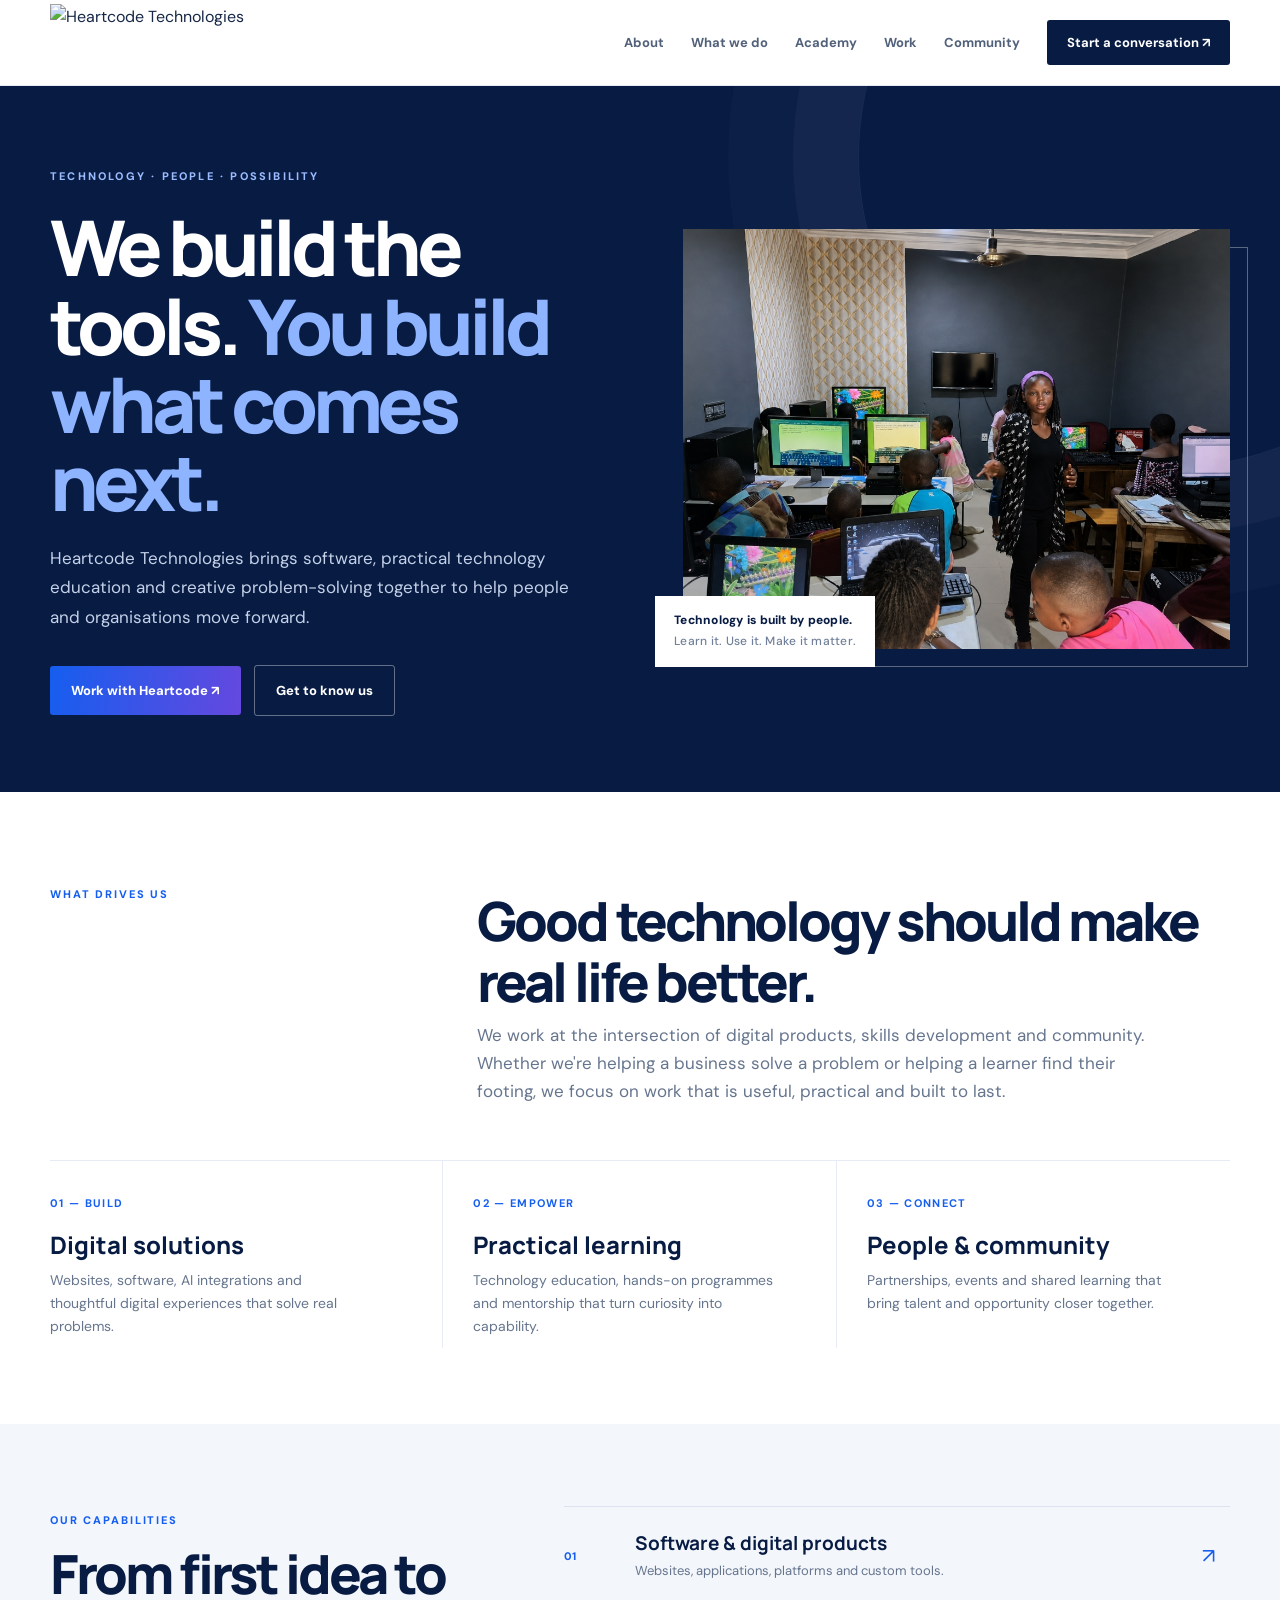
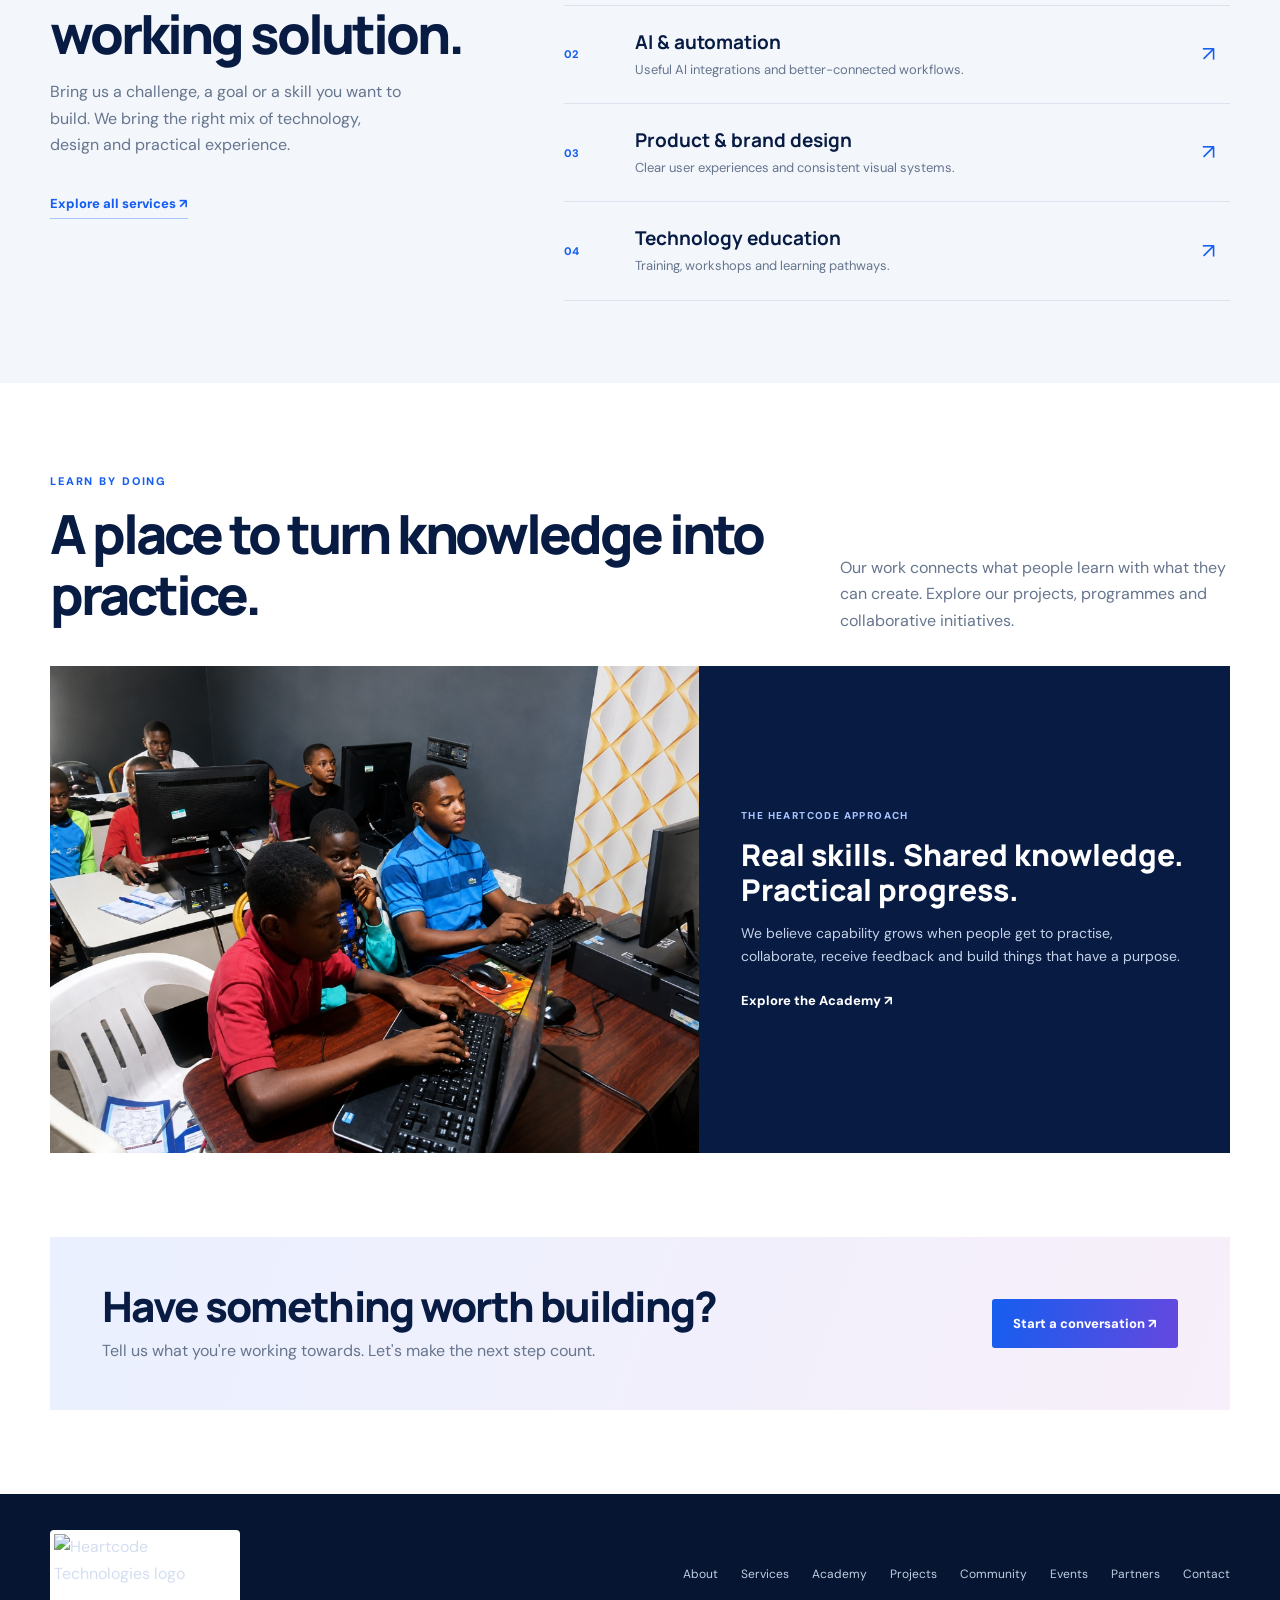
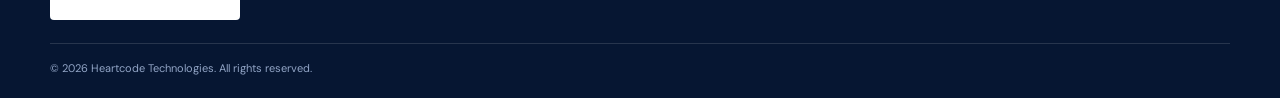
==== commit b96c642e: "Redesign Heartcode homepage with focused editorial experience and mobile footer refinement" ====
--- a/index.html
+++ b/index.html
@@ -1,12 +1,29 @@
-<!doctype html><html lang="en"><head><meta charset="utf-8"><meta name="viewport" content="width=device-width,initial-scale=1"><title>Heartcode Technologies — Technology with purpose</title><meta name="description" content="Digital solutions, practical technology education and innovation from Heartcode Technologies."><link rel="icon" href="./assets/img/favicon.png"><link rel="preconnect" href="https://fonts.googleapis.com"><link href="https://fonts.googleapis.com/css2?family=DM+Sans:wght@400;500;600;700&family=Manrope:wght@600;700;800&display=swap" rel="stylesheet"><style>
-:root{--navy:#081e49;--blue:#145be8;--pink:#df218f;--muted:#697895;--line:#e8edf5}*{box-sizing:border-box}body{margin:0;color:#14264b;font:16px/1.65 'DM Sans',sans-serif}a{text-decoration:none;color:inherit}.wrap{width:min(1140px,calc(100% - 44px));margin:auto}header{height:88px;position:sticky;top:0;background:#ffffffed;backdrop-filter:blur(12px);border-bottom:1px solid var(--line);z-index:5}.nav{height:100%;display:flex;align-items:center;justify-content:space-between}.brand{width:205px;height:82px;display:flex;align-items:center}.brand img{width:100%;height:100%;object-fit:contain}.links{display:flex;align-items:center;gap:27px;font-size:13px;font-weight:700;color:#4c5e7c}.links .talk{background:var(--navy);color:white;padding:12px 20px;border-radius:30px}.menu{display:none;border:0;background:none;font-size:26px;color:var(--navy)}
-.hero{padding:78px 0 88px;background:linear-gradient(115deg,#fff 55%,#f0f5ff);overflow:hidden}.hero-grid{display:grid;grid-template-columns:1.08fr .92fr;align-items:center;gap:65px}.eyebrow{color:var(--blue);font-size:11px;font-weight:800;letter-spacing:.18em;text-transform:uppercase}h1,h2,h3{font-family:Manrope,sans-serif;color:var(--navy)}h1{font-size:clamp(44px,5.5vw,70px);line-height:1.04;letter-spacing:-.06em;margin:18px 0}h1 span{background:linear-gradient(90deg,var(--blue),#6846df,var(--pink));background-clip:text;-webkit-background-clip:text;color:transparent}.lead{color:var(--muted);font-size:17px;max-width:570px;margin-bottom:28px}.actions{display:flex;gap:12px;flex-wrap:wrap}.btn{padding:14px 22px;border-radius:30px;font-size:13px;font-weight:800;display:inline-block}.primary{background:var(--blue);color:white}.secondary{border:1px solid #dce4f1}.photo-wrap{position:relative;padding:12px}.photo-wrap:before{content:'';position:absolute;inset:0;border-radius:25px;background:linear-gradient(145deg,var(--blue),var(--pink));transform:rotate(3deg)}.photo{position:relative;width:100%;height:365px;object-fit:cover;border:7px solid white;border-radius:22px;box-shadow:0 24px 60px #09265f20}.note{position:absolute;bottom:28px;left:-18px;background:white;border:1px solid var(--line);border-radius:13px;padding:12px 17px;font-size:12px;font-weight:800;box-shadow:0 12px 30px #09265f18}.note small{display:block;color:var(--muted);font-weight:500}.section{padding:76px 0}.soft{background:#f5f8fd}.head{max-width:680px;margin-bottom:32px}.head h2{font-size:clamp(30px,3.5vw,43px);line-height:1.12;letter-spacing:-.045em;margin:12px 0}.head p,.service p{color:var(--muted)}.three{display:grid;grid-template-columns:repeat(3,1fr);gap:17px}.service{border:1px solid var(--line);border-radius:18px;padding:26px;background:white}.service small{font-size:11px;color:var(--blue);font-weight:800;letter-spacing:.1em}.service h3{font-size:19px;margin:13px 0 8px}.service p{font-size:14px;margin:0}.band{padding:42px;border-radius:22px;background:var(--navy);color:white;display:flex;align-items:center;justify-content:space-between;gap:25px}.band h2{color:white;font-size:clamp(25px,3vw,35px);margin:8px 0}.band p{color:#c6d4ed;max-width:650px;margin:0;font-size:14px}.band .btn{background:white;color:var(--navy);white-space:nowrap}
-footer{background:#071a40;color:#c5d2e9;padding:30px 0 20px}.foot{display:flex;align-items:center;justify-content:space-between;gap:25px}.footbrand{width:190px;height:96px;display:flex;align-items:center;justify-content:center;background:white;border-radius:12px;padding:5px;flex:none}.footbrand img{width:100%;height:100%;object-fit:contain}.footlinks{display:flex;justify-content:flex-end;flex-wrap:wrap;gap:10px 19px;font-size:12px}.copy{border-top:1px solid #ffffff20;margin-top:22px;padding-top:14px;font-size:11px;color:#9fb0cf}
-@media(max-width:800px){.links{gap:14px}.links a{font-size:12px}.hero-grid{gap:30px}.brand{width:175px}}@media(max-width:680px){header{height:74px}.brand{width:162px;height:70px}.menu{display:block}.links{display:none;position:absolute;top:74px;left:0;right:0;background:white;padding:16px 22px 22px;box-shadow:0 15px 30px #09265f18;flex-direction:column;align-items:stretch;gap:0}.links.open{display:flex}.links a{padding:11px 0;font-size:14px}.links .talk{text-align:center;margin-top:8px}.hero{padding:52px 0 60px}.hero-grid{grid-template-columns:1fr;gap:32px}h1{font-size:clamp(42px,12vw,57px)}.lead{font-size:15px}.photo{height:270px}.note{left:-5px;bottom:18px}.section{padding:56px 0}.three{grid-template-columns:1fr}.band{padding:27px;display:block}.band .btn{margin-top:20px}.foot{align-items:flex-start;flex-direction:column}.footbrand{width:205px;height:100px}.footlinks{justify-content:flex-start;gap:10px 16px}.copy{line-height:1.7}}@media(prefers-reduced-motion:reduce){*{scroll-behavior:auto!important;transition:none!important}}
-</style></head><body><header><div class="wrap nav"><a class="brand" href="./index.html"><img src="./assets/img/heartcode-brand-logo.jpg" alt="Heartcode Technologies logo"></a><button class="menu" id="menu" aria-label="Open menu">☰</button><nav class="links" id="links"><a href="#focus">What we do</a><a href="./about.html">About</a><a href="./programs.html">Academy</a><a href="./projects.html">Projects</a><a href="./community.html">Community</a><a class="talk" href="./contact.html">Let's talk ↗</a></nav></div></header><main>
-<section class="hero"><div class="wrap hero-grid"><div><span class="eyebrow">Technology with purpose</span><h1>We turn bold ideas into <span>real-world impact.</span></h1><p class="lead">Heartcode Technologies builds digital solutions, develops practical technology skills and connects people to create what matters.</p><div class="actions"><a class="btn primary" href="./contact.html">Start a project ↗</a><a class="btn secondary" href="./about.html">Discover Heartcode</a></div></div><div class="photo-wrap"><img class="photo" src="./assets/img/training-classroom.jpg" alt="Technology learners at Heartcode"><div class="note">Learn. Build. Make an impact.<small>People-first technology and innovation</small></div></div></div></section>
-<section class="section" id="focus"><div class="wrap"><div class="head"><span class="eyebrow">Our focus</span><h2>One company. Three ways to move things forward.</h2><p>We bring technology, talent and creative thinking together to solve real problems.</p></div><div class="three"><article class="service"><small>01 / BUILD</small><h3>Digital products & engineering</h3><p>Websites, software, AI-powered tools, automation and digital experiences designed around real needs.</p></article><article class="service"><small>02 / EMPOWER</small><h3>Technology education</h3><p>Practical training, mentorship and hands-on programmes that help people gain skills they can use.</p></article><article class="service"><small>03 / CONNECT</small><h3>Community & innovation</h3><p>Projects, events and partnerships that bring learners, professionals and organisations together.</p></article></div></div></section>
-<section class="section soft"><div class="wrap"><div class="band"><div><span class="eyebrow" style="color:#a9c5ff">Built for meaningful progress</span><h2>Technology should open doors, not create distance.</h2><p>From a first line of code to a business-critical digital product, we help people move from possibility to practical results.</p></div><a class="btn" href="./services.html">Explore our solutions ↗</a></div></div></section>
-<section class="section"><div class="wrap"><div class="head"><span class="eyebrow">The Heartcode approach</span><h2>Curiosity is the beginning. Building is how we make it count.</h2><p>We believe in useful work, clear thinking, shared knowledge and creating opportunities through technology.</p></div><div class="three"><article class="service"><small>01</small><h3>Understand the need</h3><p>Listen first. Learn the context. Focus on the problem worth solving.</p></article><article class="service"><small>02</small><h3>Create with intention</h3><p>Bring the right people and tools together to design and build.</p></article><article class="service"><small>03</small><h3>Keep improving</h3><p>Test, learn, refine and make every next version more useful.</p></article></div></div></section></main>
-<footer><div class="wrap"><div class="foot"><a class="footbrand" href="./index.html"><img src="./assets/img/heartcode-brand-logo.jpg" alt="Heartcode Technologies"></a><nav class="footlinks"><a href="./about.html">About</a><a href="./services.html">Services</a><a href="./programs.html">Academy</a><a href="./projects.html">Projects</a><a href="./community.html">Community</a><a href="./events.html">Events</a><a href="./contact.html">Contact</a></nav></div><div class="copy">© <span id="year"></span> Heartcode Technologies. All rights reserved.</div></div></footer>
-<script>const m=document.getElementById('menu'),n=document.getElementById('links');m.addEventListener('click',()=>{n.classList.toggle('open');m.textContent=n.classList.contains('open')?'×':'☰'});n.querySelectorAll('a').forEach(a=>a.addEventListener('click',()=>{n.classList.remove('open');m.textContent='☰'}));document.getElementById('year').textContent=new Date().getFullYear();</script></body></html>+<!doctype html>
+<html lang="en"><head><meta charset="utf-8"><meta name="viewport" content="width=device-width,initial-scale=1">
+<title>Heartcode Technologies | Build what matters</title>
+<meta name="description" content="Heartcode Technologies builds digital products, develops practical technology skills and connects people through innovation.">
+<meta name="theme-color" content="#071b43"><link rel="icon" href="./assets/img/favicon.png">
+<link rel="preconnect" href="https://fonts.googleapis.com"><link rel="preconnect" href="https://fonts.gstatic.com" crossorigin>
+<link href="https://fonts.googleapis.com/css2?family=DM+Sans:wght@400;500;600;700&family=Manrope:wght@500;600;700;800&display=swap" rel="stylesheet">
+<style>
+:root{--navy:#071b43;--blue:#155eef;--purple:#7048df;--pink:#d7198a;--ink:#172746;--muted:#66758e;--line:#e7ecf4;--soft:#f5f7fb}
+*{box-sizing:border-box}html{scroll-behavior:smooth}body{margin:0;color:var(--ink);font:16px/1.65 'DM Sans',sans-serif}a{color:inherit;text-decoration:none}img{display:block;max-width:100%}.wrap{width:min(1180px,calc(100% - 48px));margin:auto}
+header{height:86px;position:sticky;top:0;z-index:20;background:#ffffffef;backdrop-filter:blur(16px);border-bottom:1px solid var(--line)}.nav{height:100%;display:flex;align-items:center;justify-content:space-between;gap:25px}.brand{width:210px;height:78px;display:flex;align-items:center}.brand img{width:100%;height:100%;object-fit:contain;object-position:left center}.links{display:flex;align-items:center;gap:27px;font-size:13px;font-weight:700;color:#52617a}.links a:hover{color:var(--blue)}.links .talk{background:var(--navy);color:white;padding:12px 20px;border-radius:3px}.menu{display:none;background:none;border:0;font-size:27px;color:var(--navy)}
+.hero{background:var(--navy);color:#fff;min-height:620px;display:flex;align-items:center;overflow:hidden;position:relative}.hero:after{content:'';position:absolute;width:620px;height:620px;border:1px solid #ffffff12;border-radius:50%;right:-200px;top:-240px;box-shadow:0 0 0 65px #ffffff08,0 0 0 130px #ffffff05}.hero-grid{display:grid;grid-template-columns:1.02fr .98fr;align-items:center;gap:64px;padding:76px 0;position:relative;z-index:1}.kicker{font-size:11px;font-weight:800;letter-spacing:.2em;text-transform:uppercase;color:#9bbcff}.hero h1{font:800 clamp(48px,6vw,78px)/1.02 Manrope,sans-serif;letter-spacing:-.065em;margin:20px 0 22px;max-width:650px;color:white}.hero h1 em{font-style:normal;color:#8eb3ff}.hero p{max-width:540px;color:#c4d1e8;font-size:17px;line-height:1.75;margin:0 0 32px}.actions{display:flex;gap:13px;align-items:center;flex-wrap:wrap}.btn{display:inline-flex;align-items:center;justify-content:center;padding:14px 21px;font-size:13px;font-weight:800;border-radius:3px;min-height:48px}.btn.primary{background:linear-gradient(100deg,var(--blue),#6548df);color:#fff}.btn.light{border:1px solid #ffffff60;color:white}.hero-media{position:relative;min-height:420px}.hero-media img{width:100%;height:420px;object-fit:cover;position:relative;z-index:1}.hero-media:before{content:'';position:absolute;inset:18px -18px -18px 18px;border:1px solid #ffffff55;z-index:0}.image-caption{position:absolute;bottom:-18px;left:-28px;z-index:2;background:white;color:var(--navy);padding:15px 19px;font-size:12px;font-weight:800;letter-spacing:.02em}.image-caption span{display:block;color:#71809a;font-weight:500;margin-top:2px}
+.intro{padding:88px 0 76px}.intro-top{display:grid;grid-template-columns:.65fr 1.35fr;gap:65px;align-items:start}.eyebrow{font-size:11px;font-weight:800;letter-spacing:.17em;text-transform:uppercase;color:var(--blue)}.intro h2,.section-title{font:800 clamp(34px,4.3vw,54px)/1.12 Manrope,sans-serif;letter-spacing:-.055em;color:var(--navy);margin:10px 0}.intro-copy{max-width:690px;color:var(--muted);font-size:17px;margin:7px 0 0}.pillars{margin-top:55px;border-top:1px solid var(--line);display:grid;grid-template-columns:repeat(3,1fr)}.pillar{padding:28px 30px 10px 0;border-right:1px solid var(--line)}.pillar+.pillar{padding-left:30px}.pillar:last-child{border:0}.pillar b{font-size:11px;color:var(--blue);letter-spacing:.12em}.pillar h3{font:750 24px Manrope;color:var(--navy);margin:12px 0 8px}.pillar p{color:var(--muted);font-size:14px;max-width:310px;margin:0}
+.capabilities{background:#f3f6fb;padding:82px 0}.cap-grid{display:grid;grid-template-columns:.8fr 1.2fr;gap:70px;align-items:start}.cap-intro{position:sticky;top:120px}.cap-intro p{color:var(--muted);max-width:360px}.text-link{display:inline-block;margin-top:18px;font-size:13px;font-weight:800;color:var(--blue);border-bottom:1px solid #a9c4ff;padding-bottom:4px}.cap-list{border-top:1px solid #dce3ee}.cap-row{display:grid;grid-template-columns:55px 1fr 28px;gap:16px;align-items:center;padding:23px 0;border-bottom:1px solid #dce3ee}.cap-row small{font-size:11px;color:var(--blue);font-weight:800}.cap-row h3{font:700 19px Manrope;color:var(--navy);margin:0}.cap-row p{font-size:13px;color:var(--muted);margin:4px 0 0}.cap-row span{font-size:21px;color:var(--blue)}
+.work{padding:84px 0}.work-head{display:flex;align-items:end;justify-content:space-between;gap:30px;margin-bottom:32px}.work-head p{max-width:390px;color:var(--muted);margin:0}.work-feature{display:grid;grid-template-columns:1.1fr .9fr;background:var(--navy);color:white;min-height:330px}.work-image{min-height:330px}.work-image img{width:100%;height:100%;object-fit:cover}.work-copy{padding:42px;display:flex;flex-direction:column;justify-content:center}.work-copy small{color:#a8c4ff;font-weight:800;letter-spacing:.14em;font-size:10px}.work-copy h3{font:800 30px/1.16 Manrope;color:white;margin:14px 0}.work-copy p{color:#c5d2e9;font-size:14px;margin:0}.work-copy a{color:#fff;font-size:13px;font-weight:800;margin-top:22px}
+.closing{padding:0 0 84px}.closing-inner{background:linear-gradient(110deg,#eaf0ff,#f7eff9);padding:46px 52px;display:flex;justify-content:space-between;align-items:center;gap:25px}.closing h2{font:800 clamp(28px,3.5vw,42px)/1.12 Manrope;color:var(--navy);margin:0 0 8px;letter-spacing:-.04em}.closing p{color:var(--muted);margin:0}
+footer{background:#061632;color:#d4def0;padding:36px 0 20px}.foot-top{display:flex;align-items:center;justify-content:space-between;gap:30px}.foot-logo{background:#fff;border-radius:4px;padding:4px;width:190px;height:90px;display:flex;align-items:center}.foot-logo img{width:100%;height:100%;object-fit:contain}.foot-links{display:flex;flex-wrap:wrap;gap:12px 23px;font-size:12px;color:#c1cde2}.foot-bottom{border-top:1px solid #ffffff22;margin-top:23px;padding-top:15px;font-size:11px;color:#92a5c6}
+@media(max-width:850px){.links{gap:14px}.links a{font-size:12px}.hero-grid{gap:36px}.hero-media{min-height:340px}.hero-media img{height:340px}.cap-grid{gap:35px}}
+@media(max-width:680px){header{height:72px}.brand{width:170px;height:65px}.menu{display:block}.links{display:none;position:absolute;top:72px;left:0;right:0;background:#fff;padding:15px 24px 22px;box-shadow:0 18px 35px #081d441c;flex-direction:column;align-items:stretch;gap:0}.links.open{display:flex}.links a{padding:11px 0;font-size:14px}.links .talk{text-align:center;margin-top:9px}.hero{min-height:auto}.hero-grid{grid-template-columns:1fr;padding:56px 0 65px;gap:42px}.hero h1{font-size:clamp(45px,12vw,61px)}.hero p{font-size:15px}.hero-media{min-height:270px;margin:0 10px 12px}.hero-media img{height:270px}.image-caption{left:-10px;bottom:-15px}.intro{padding:60px 0}.intro-top{grid-template-columns:1fr;gap:14px}.intro-copy{font-size:15px}.pillars{grid-template-columns:1fr;margin-top:32px}.pillar,.pillar+.pillar{padding:22px 0;border-right:0;border-bottom:1px solid var(--line)}.pillar:last-child{border-bottom:0}.capabilities,.work{padding:60px 0}.cap-grid{grid-template-columns:1fr;gap:30px}.cap-intro{position:static}.cap-row{grid-template-columns:34px 1fr 20px;gap:10px}.cap-row h3{font-size:17px}.work-head{display:block}.work-head p{margin-top:12px}.work-feature{grid-template-columns:1fr}.work-image{min-height:230px}.work-copy{padding:28px}.closing{padding-bottom:60px}.closing-inner{padding:30px 25px;display:block}.closing .btn{margin-top:20px}.foot-top{align-items:flex-start;flex-direction:column}.foot-links{gap:10px 17px}.foot-logo{width:185px;height:88px}}
+</style></head><body>
+<header><div class="wrap nav"><a class="brand" href="./index.html" aria-label="Heartcode Technologies"><img src="./assets/img/heartcode-brand-logo.jpg" alt="Heartcode Technologies"></a><button class="menu" id="menu" aria-label="Open navigation">☰</button><nav class="links" id="links"><a href="./about.html">About</a><a href="./services.html">What we do</a><a href="./programs.html">Academy</a><a href="./projects.html">Work</a><a href="./community.html">Community</a><a class="talk" href="./contact.html">Start a conversation ↗</a></nav></div></header>
+<main>
+<section class="hero"><div class="wrap hero-grid"><div><span class="kicker">Technology · People · Possibility</span><h1>We build the tools. <em>You build what comes next.</em></h1><p>Heartcode Technologies brings software, practical technology education and creative problem-solving together to help people and organisations move forward.</p><div class="actions"><a class="btn primary" href="./contact.html">Work with Heartcode ↗</a><a class="btn light" href="./about.html">Get to know us</a></div></div><div class="hero-media"><img src="./assets/img/training-classroom.jpg" alt="Learners working together in a technology training session"><div class="image-caption">Technology is built by people.<span>Learn it. Use it. Make it matter.</span></div></div></div></section>
+<section class="intro"><div class="wrap"><div class="intro-top"><div><span class="eyebrow">What drives us</span></div><div><h2>Good technology should make real life better.</h2><p class="intro-copy">We work at the intersection of digital products, skills development and community. Whether we're helping a business solve a problem or helping a learner find their footing, we focus on work that is useful, practical and built to last.</p></div></div><div class="pillars"><article class="pillar"><b>01 — BUILD</b><h3>Digital solutions</h3><p>Websites, software, AI integrations and thoughtful digital experiences that solve real problems.</p></article><article class="pillar"><b>02 — EMPOWER</b><h3>Practical learning</h3><p>Technology education, hands-on programmes and mentorship that turn curiosity into capability.</p></article><article class="pillar"><b>03 — CONNECT</b><h3>People & community</h3><p>Partnerships, events and shared learning that bring talent and opportunity closer together.</p></article></div></div></section>
+<section class="capabilities"><div class="wrap cap-grid"><div class="cap-intro"><span class="eyebrow">Our capabilities</span><h2 class="section-title">From first idea to working solution.</h2><p>Bring us a challenge, a goal or a skill you want to build. We bring the right mix of technology, design and practical experience.</p><a class="text-link" href="./services.html">Explore all services ↗</a></div><div class="cap-list"><a class="cap-row" href="./services.html"><small>01</small><div><h3>Software & digital products</h3><p>Websites, applications, platforms and custom tools.</p></div><span>↗</span></a><a class="cap-row" href="./services.html"><small>02</small><div><h3>AI & automation</h3><p>Useful AI integrations and better-connected workflows.</p></div><span>↗</span></a><a class="cap-row" href="./services.html"><small>03</small><div><h3>Product & brand design</h3><p>Clear user experiences and consistent visual systems.</p></div><span>↗</span></a><a class="cap-row" href="./programs.html"><small>04</small><div><h3>Technology education</h3><p>Training, workshops and learning pathways.</p></div><span>↗</span></a></div></div></section>
+<section class="work"><div class="wrap"><div class="work-head"><div><span class="eyebrow">Learn by doing</span><h2 class="section-title">A place to turn knowledge into practice.</h2></div><p>Our work connects what people learn with what they can create. Explore our projects, programmes and collaborative initiatives.</p></div><div class="work-feature"><div class="work-image"><img src="./assets/img/training-group.jpg" alt="Heartcode learners and community members"></div><div class="work-copy"><small>THE HEARTCODE APPROACH</small><h3>Real skills. Shared knowledge. Practical progress.</h3><p>We believe capability grows when people get to practise, collaborate, receive feedback and build things that have a purpose.</p><a href="./programs.html">Explore the Academy ↗</a></div></div></div></section>
+<section class="closing"><div class="wrap"><div class="closing-inner"><div><h2>Have something worth building?</h2><p>Tell us what you're working towards. Let's make the next step count.</p></div><a class="btn primary" href="./contact.html">Start a conversation ↗</a></div></div></section>
+</main><footer><div class="wrap"><div class="foot-top"><a class="foot-logo" href="./index.html"><img src="./assets/img/heartcode-brand-logo.jpg" alt="Heartcode Technologies logo"></a><nav class="foot-links"><a href="./about.html">About</a><a href="./services.html">Services</a><a href="./programs.html">Academy</a><a href="./projects.html">Projects</a><a href="./community.html">Community</a><a href="./events.html">Events</a><a href="./partners.html">Partners</a><a href="./contact.html">Contact</a></nav></div><div class="foot-bottom">© <span id="year"></span> Heartcode Technologies. All rights reserved.</div></div></footer>
+<script>const menu=document.getElementById('menu'),links=document.getElementById('links');menu.addEventListener('click',()=>{links.classList.toggle('open');menu.textContent=links.classList.contains('open')?'×':'☰'});links.querySelectorAll('a').forEach(a=>a.addEventListener('click',()=>{links.classList.remove('open');menu.textContent='☰'}));document.getElementById('year').textContent=new Date().getFullYear();</script></body></html>
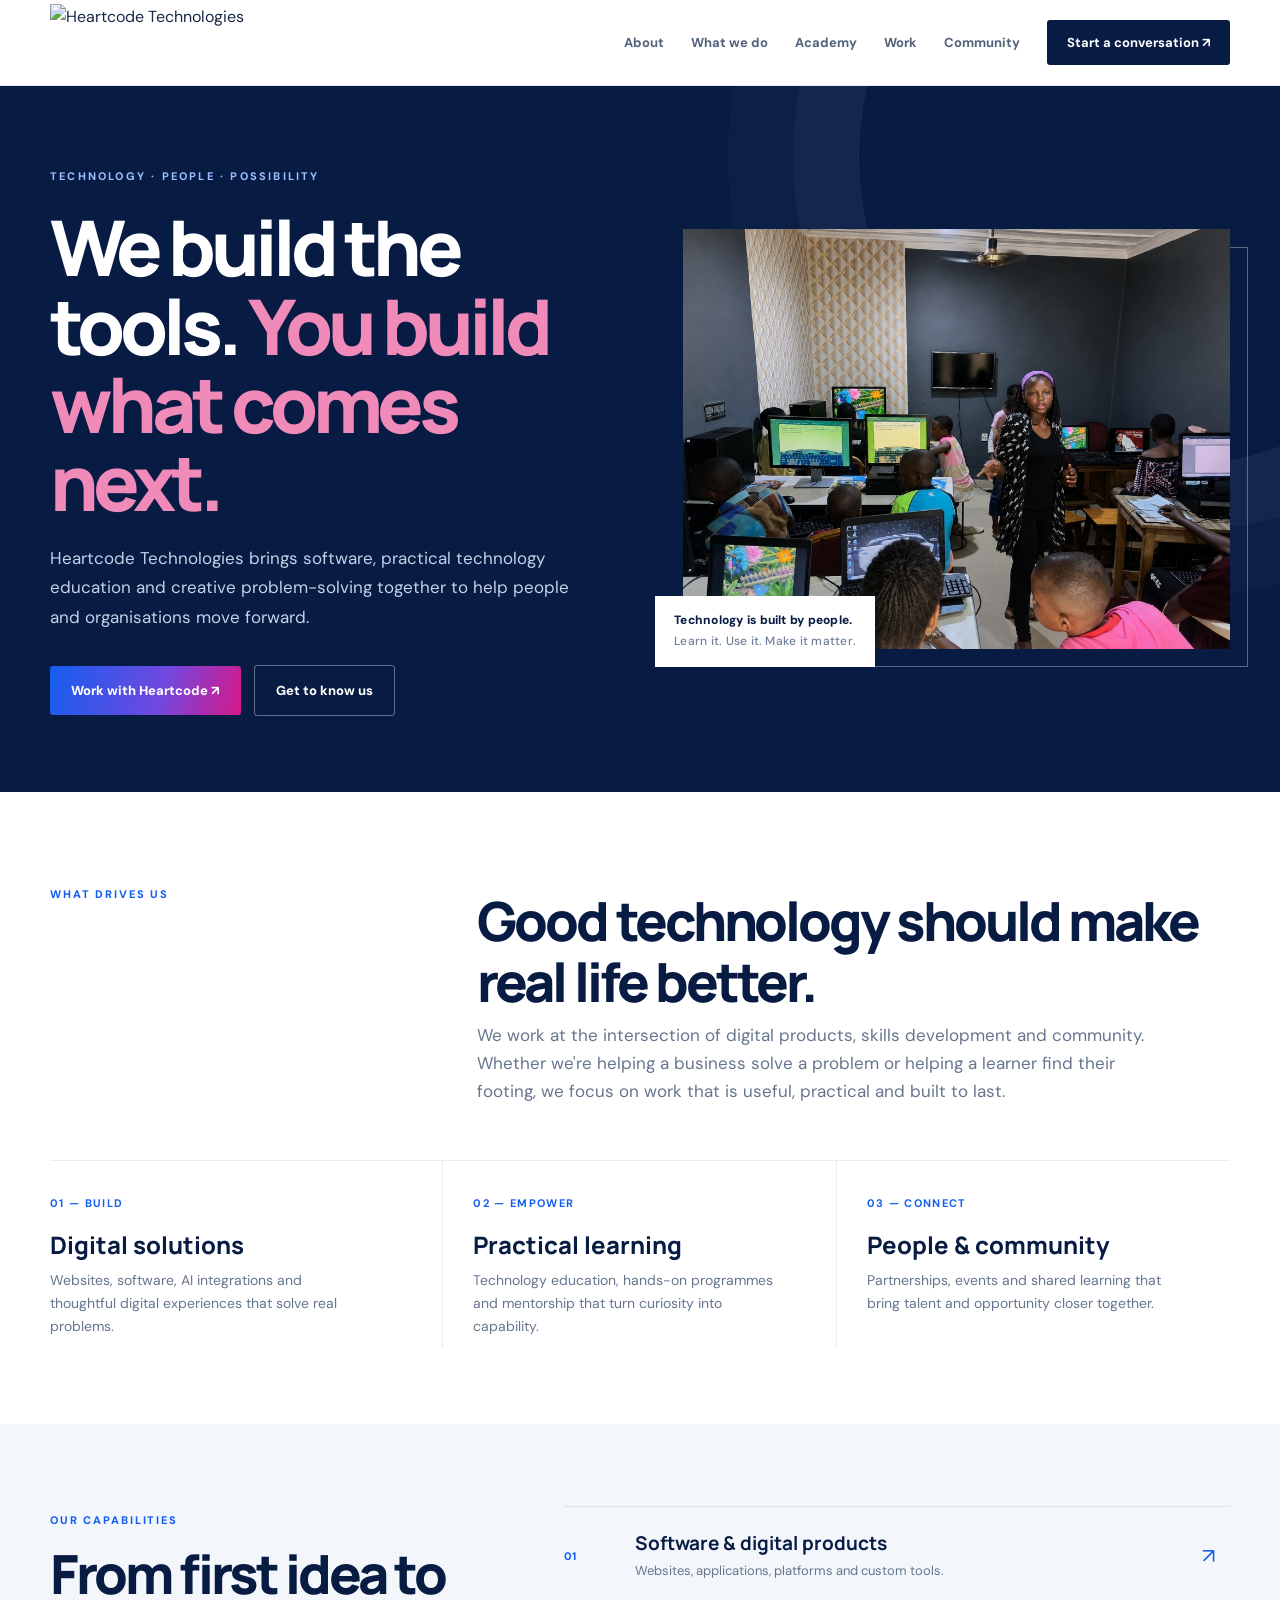
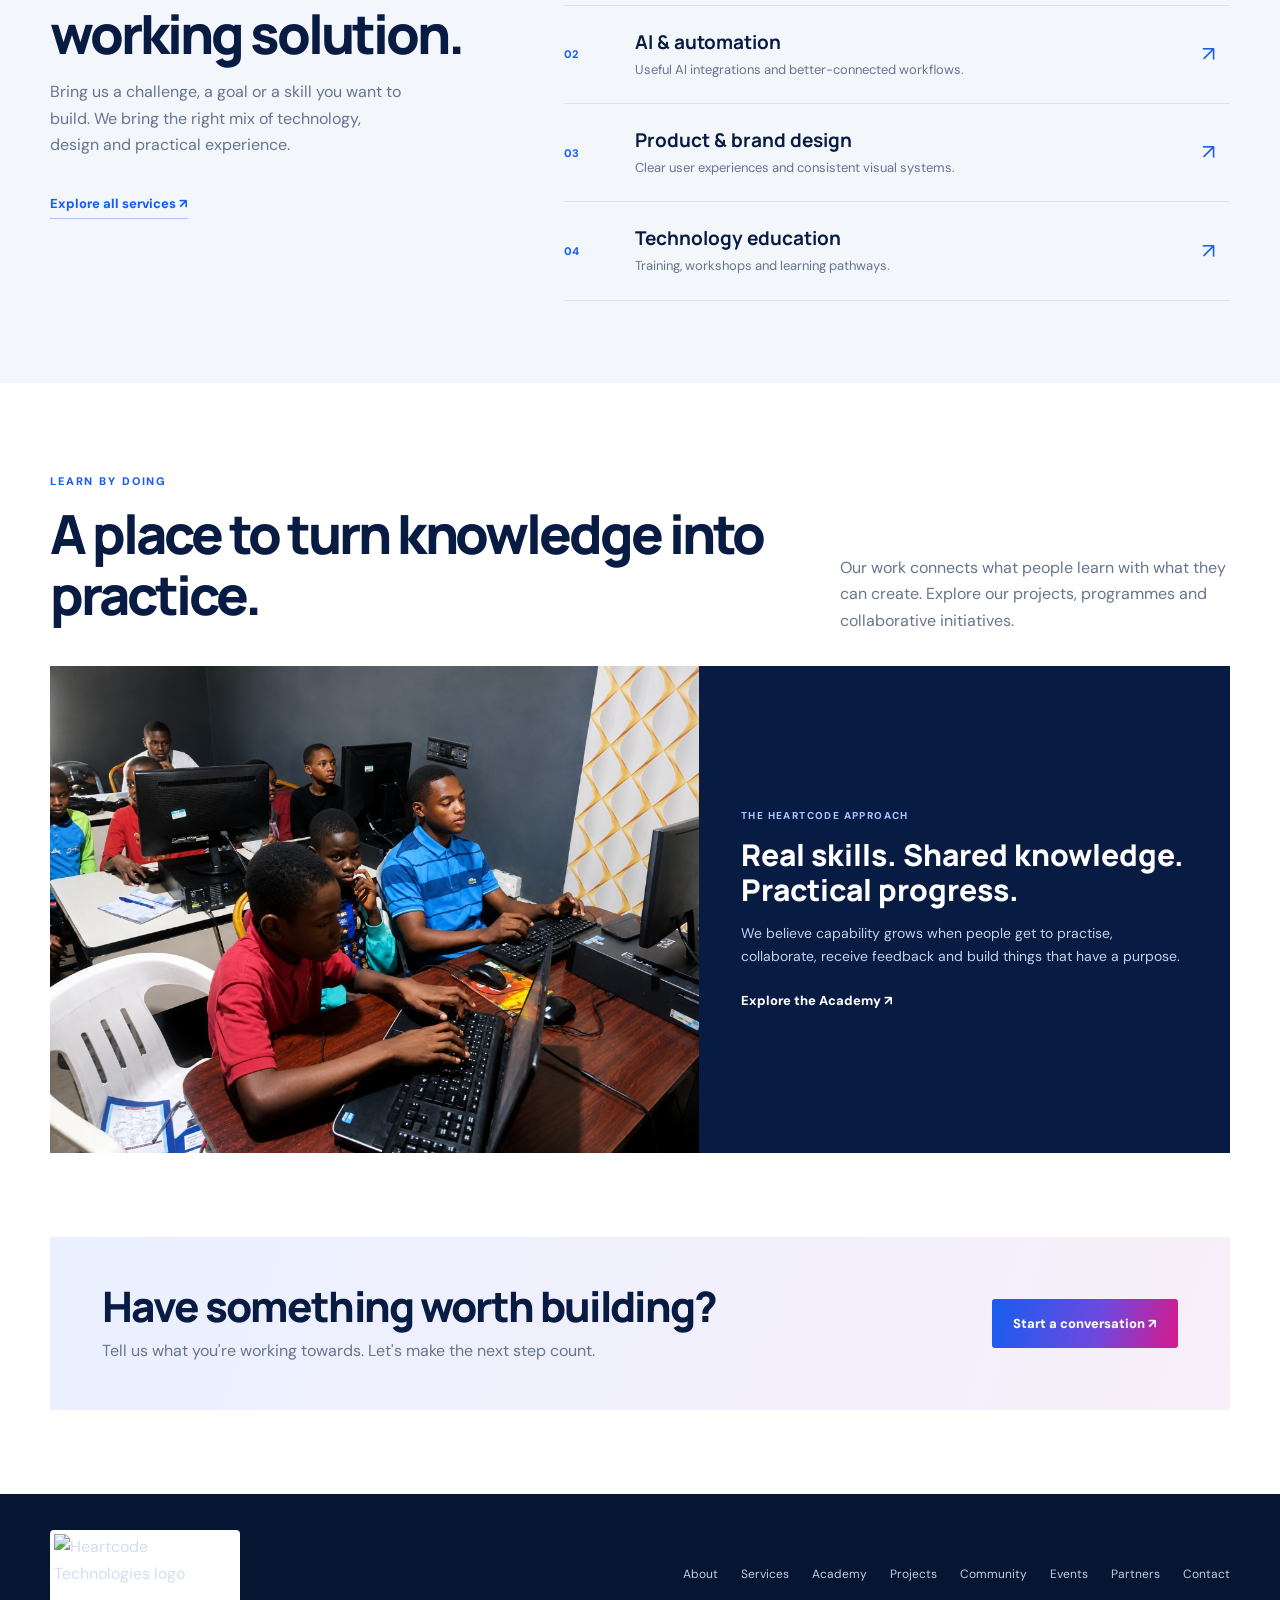
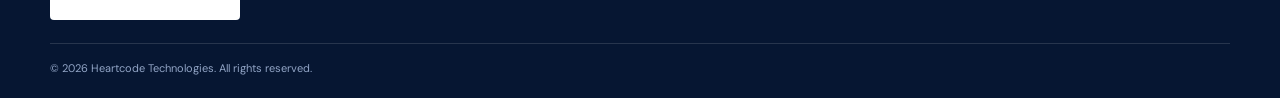
==== commit 10b15e61: "Restore restrained Heartcode pink accent across the homepage" ====
--- a/index.html
+++ b/index.html
@@ -9,7 +9,7 @@
 :root{--navy:#071b43;--blue:#155eef;--purple:#7048df;--pink:#d7198a;--ink:#172746;--muted:#66758e;--line:#e7ecf4;--soft:#f5f7fb}
 *{box-sizing:border-box}html{scroll-behavior:smooth}body{margin:0;color:var(--ink);font:16px/1.65 'DM Sans',sans-serif}a{color:inherit;text-decoration:none}img{display:block;max-width:100%}.wrap{width:min(1180px,calc(100% - 48px));margin:auto}
 header{height:86px;position:sticky;top:0;z-index:20;background:#ffffffef;backdrop-filter:blur(16px);border-bottom:1px solid var(--line)}.nav{height:100%;display:flex;align-items:center;justify-content:space-between;gap:25px}.brand{width:210px;height:78px;display:flex;align-items:center}.brand img{width:100%;height:100%;object-fit:contain;object-position:left center}.links{display:flex;align-items:center;gap:27px;font-size:13px;font-weight:700;color:#52617a}.links a:hover{color:var(--blue)}.links .talk{background:var(--navy);color:white;padding:12px 20px;border-radius:3px}.menu{display:none;background:none;border:0;font-size:27px;color:var(--navy)}
-.hero{background:var(--navy);color:#fff;min-height:620px;display:flex;align-items:center;overflow:hidden;position:relative}.hero:after{content:'';position:absolute;width:620px;height:620px;border:1px solid #ffffff12;border-radius:50%;right:-200px;top:-240px;box-shadow:0 0 0 65px #ffffff08,0 0 0 130px #ffffff05}.hero-grid{display:grid;grid-template-columns:1.02fr .98fr;align-items:center;gap:64px;padding:76px 0;position:relative;z-index:1}.kicker{font-size:11px;font-weight:800;letter-spacing:.2em;text-transform:uppercase;color:#9bbcff}.hero h1{font:800 clamp(48px,6vw,78px)/1.02 Manrope,sans-serif;letter-spacing:-.065em;margin:20px 0 22px;max-width:650px;color:white}.hero h1 em{font-style:normal;color:#8eb3ff}.hero p{max-width:540px;color:#c4d1e8;font-size:17px;line-height:1.75;margin:0 0 32px}.actions{display:flex;gap:13px;align-items:center;flex-wrap:wrap}.btn{display:inline-flex;align-items:center;justify-content:center;padding:14px 21px;font-size:13px;font-weight:800;border-radius:3px;min-height:48px}.btn.primary{background:linear-gradient(100deg,var(--blue),#6548df);color:#fff}.btn.light{border:1px solid #ffffff60;color:white}.hero-media{position:relative;min-height:420px}.hero-media img{width:100%;height:420px;object-fit:cover;position:relative;z-index:1}.hero-media:before{content:'';position:absolute;inset:18px -18px -18px 18px;border:1px solid #ffffff55;z-index:0}.image-caption{position:absolute;bottom:-18px;left:-28px;z-index:2;background:white;color:var(--navy);padding:15px 19px;font-size:12px;font-weight:800;letter-spacing:.02em}.image-caption span{display:block;color:#71809a;font-weight:500;margin-top:2px}
+.hero{background:var(--navy);color:#fff;min-height:620px;display:flex;align-items:center;overflow:hidden;position:relative}.hero:after{content:'';position:absolute;width:620px;height:620px;border:1px solid #ffffff12;border-radius:50%;right:-200px;top:-240px;box-shadow:0 0 0 65px #ffffff08,0 0 0 130px #ffffff05}.hero-grid{display:grid;grid-template-columns:1.02fr .98fr;align-items:center;gap:64px;padding:76px 0;position:relative;z-index:1}.kicker{font-size:11px;font-weight:800;letter-spacing:.2em;text-transform:uppercase;color:#9bbcff}.hero h1{font:800 clamp(48px,6vw,78px)/1.02 Manrope,sans-serif;letter-spacing:-.065em;margin:20px 0 22px;max-width:650px;color:white}.hero h1 em{font-style:normal;color:#f08ab8}.hero p{max-width:540px;color:#c4d1e8;font-size:17px;line-height:1.75;margin:0 0 32px}.actions{display:flex;gap:13px;align-items:center;flex-wrap:wrap}.btn{display:inline-flex;align-items:center;justify-content:center;padding:14px 21px;font-size:13px;font-weight:800;border-radius:3px;min-height:48px}.btn.primary{background:linear-gradient(105deg,#155eef 0%,#7048df 58%,#d7198a 100%);color:#fff}.btn.light{border:1px solid #ffffff60;color:white}.hero-media{position:relative;min-height:420px}.hero-media img{width:100%;height:420px;object-fit:cover;position:relative;z-index:1}.hero-media:before{content:'';position:absolute;inset:18px -18px -18px 18px;border:1px solid #ffffff55;z-index:0}.image-caption{position:absolute;bottom:-18px;left:-28px;z-index:2;background:white;color:var(--navy);padding:15px 19px;font-size:12px;font-weight:800;letter-spacing:.02em}.image-caption span{display:block;color:#71809a;font-weight:500;margin-top:2px}
 .intro{padding:88px 0 76px}.intro-top{display:grid;grid-template-columns:.65fr 1.35fr;gap:65px;align-items:start}.eyebrow{font-size:11px;font-weight:800;letter-spacing:.17em;text-transform:uppercase;color:var(--blue)}.intro h2,.section-title{font:800 clamp(34px,4.3vw,54px)/1.12 Manrope,sans-serif;letter-spacing:-.055em;color:var(--navy);margin:10px 0}.intro-copy{max-width:690px;color:var(--muted);font-size:17px;margin:7px 0 0}.pillars{margin-top:55px;border-top:1px solid var(--line);display:grid;grid-template-columns:repeat(3,1fr)}.pillar{padding:28px 30px 10px 0;border-right:1px solid var(--line)}.pillar+.pillar{padding-left:30px}.pillar:last-child{border:0}.pillar b{font-size:11px;color:var(--blue);letter-spacing:.12em}.pillar h3{font:750 24px Manrope;color:var(--navy);margin:12px 0 8px}.pillar p{color:var(--muted);font-size:14px;max-width:310px;margin:0}
 .capabilities{background:#f3f6fb;padding:82px 0}.cap-grid{display:grid;grid-template-columns:.8fr 1.2fr;gap:70px;align-items:start}.cap-intro{position:sticky;top:120px}.cap-intro p{color:var(--muted);max-width:360px}.text-link{display:inline-block;margin-top:18px;font-size:13px;font-weight:800;color:var(--blue);border-bottom:1px solid #a9c4ff;padding-bottom:4px}.cap-list{border-top:1px solid #dce3ee}.cap-row{display:grid;grid-template-columns:55px 1fr 28px;gap:16px;align-items:center;padding:23px 0;border-bottom:1px solid #dce3ee}.cap-row small{font-size:11px;color:var(--blue);font-weight:800}.cap-row h3{font:700 19px Manrope;color:var(--navy);margin:0}.cap-row p{font-size:13px;color:var(--muted);margin:4px 0 0}.cap-row span{font-size:21px;color:var(--blue)}
 .work{padding:84px 0}.work-head{display:flex;align-items:end;justify-content:space-between;gap:30px;margin-bottom:32px}.work-head p{max-width:390px;color:var(--muted);margin:0}.work-feature{display:grid;grid-template-columns:1.1fr .9fr;background:var(--navy);color:white;min-height:330px}.work-image{min-height:330px}.work-image img{width:100%;height:100%;object-fit:cover}.work-copy{padding:42px;display:flex;flex-direction:column;justify-content:center}.work-copy small{color:#a8c4ff;font-weight:800;letter-spacing:.14em;font-size:10px}.work-copy h3{font:800 30px/1.16 Manrope;color:white;margin:14px 0}.work-copy p{color:#c5d2e9;font-size:14px;margin:0}.work-copy a{color:#fff;font-size:13px;font-weight:800;margin-top:22px}
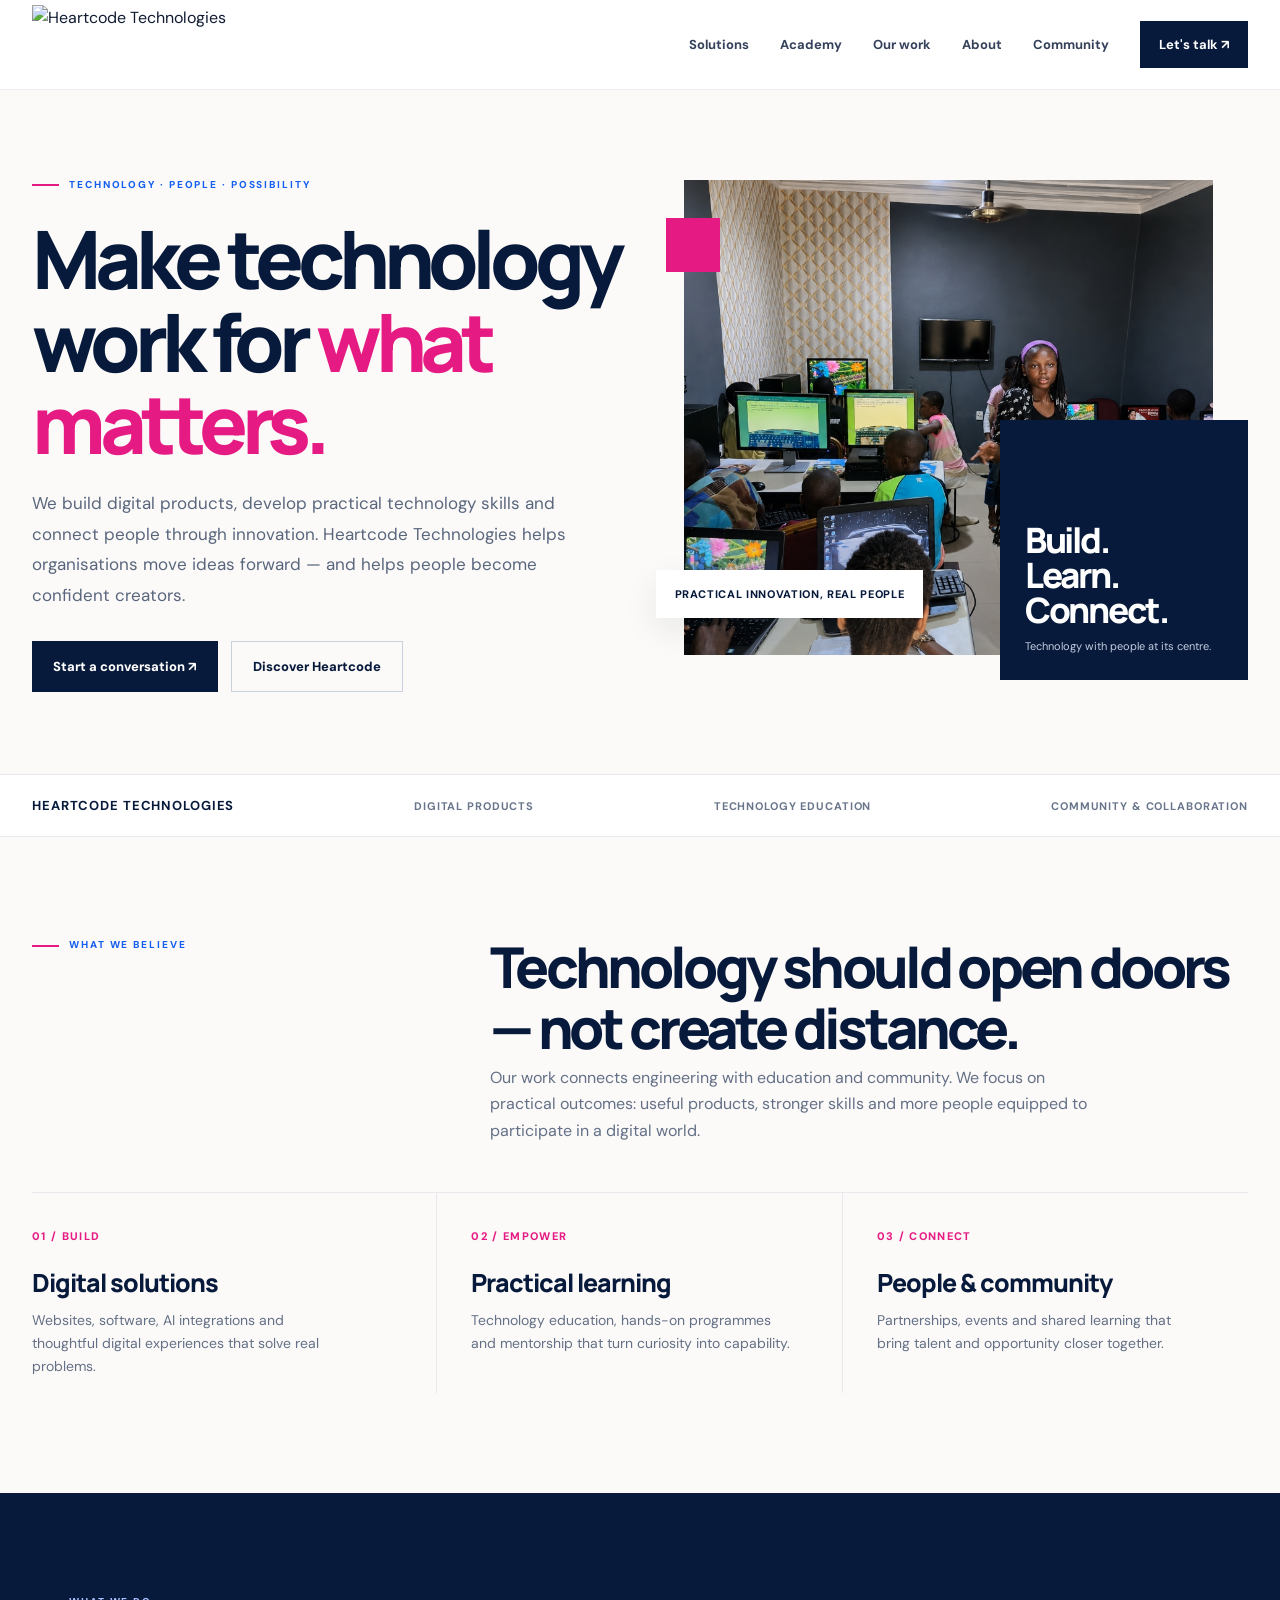
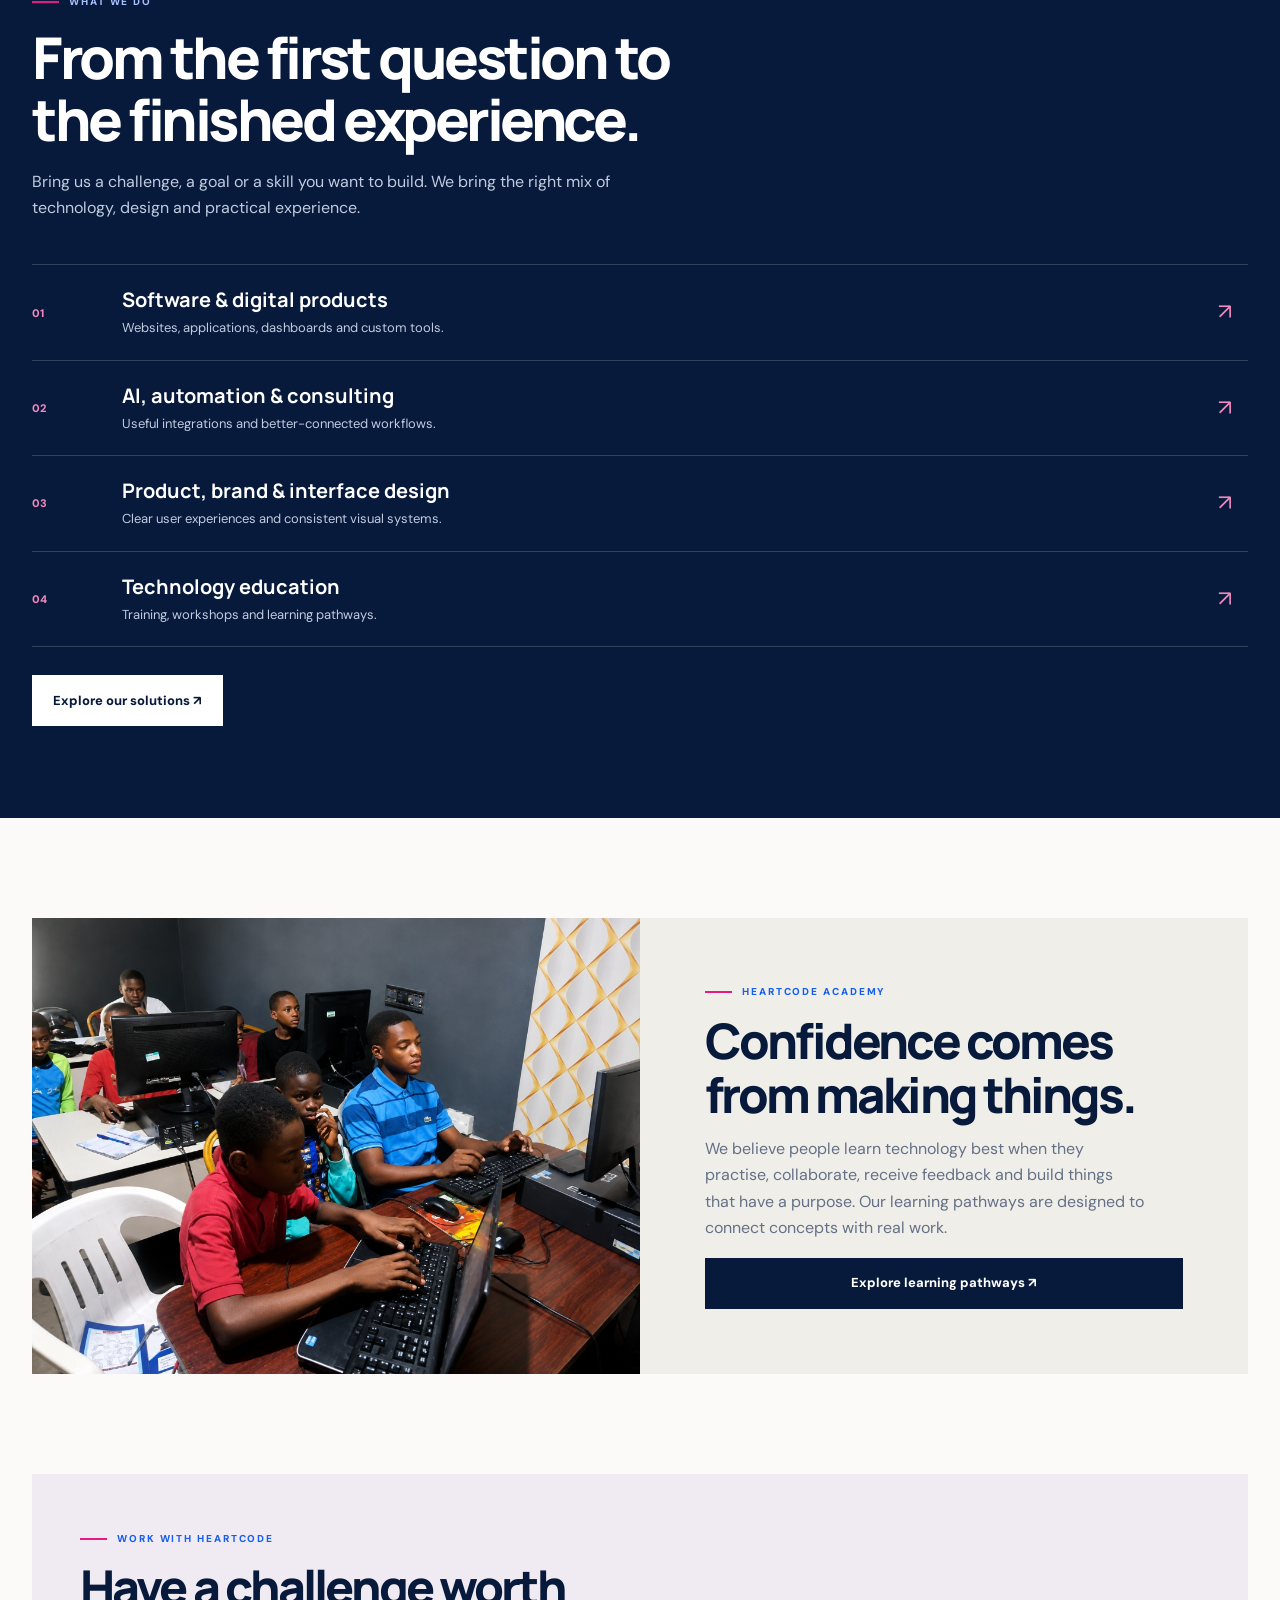
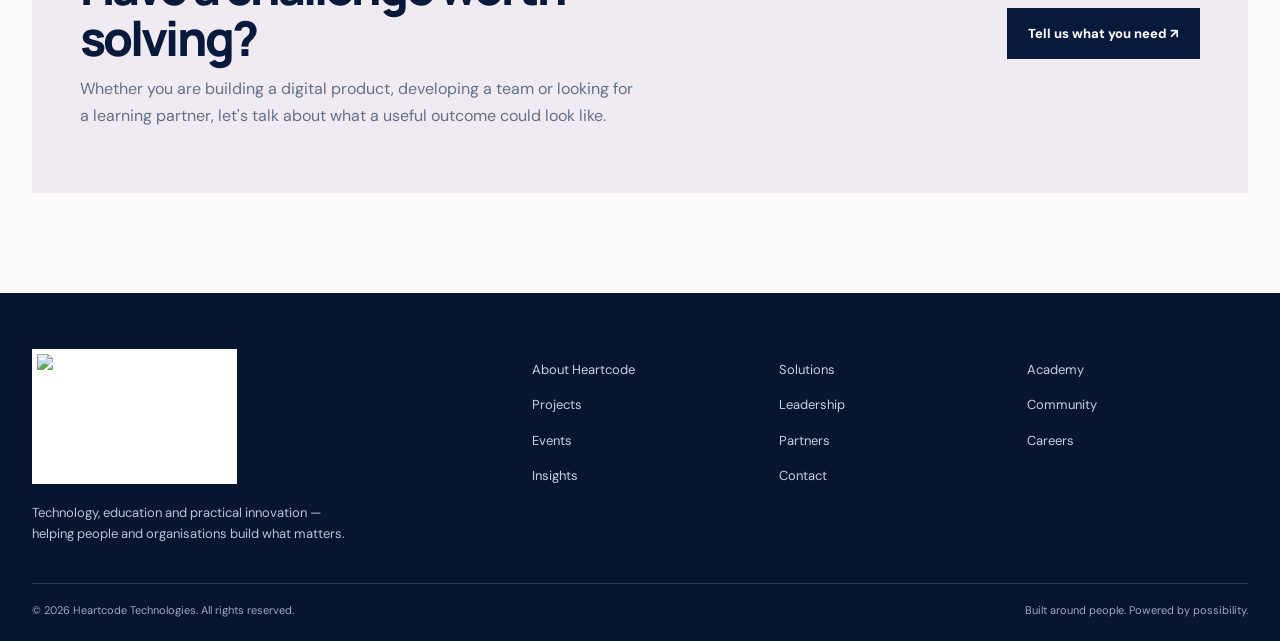
==== commit 62b50ef8: "Rebuild Heartcode Technologies website with editorial brand system and purposeful page layouts" ====
--- a/index.html
+++ b/index.html
@@ -1,29 +1 @@
-<!doctype html>
-<html lang="en"><head><meta charset="utf-8"><meta name="viewport" content="width=device-width,initial-scale=1">
-<title>Heartcode Technologies | Build what matters</title>
-<meta name="description" content="Heartcode Technologies builds digital products, develops practical technology skills and connects people through innovation.">
-<meta name="theme-color" content="#071b43"><link rel="icon" href="./assets/img/favicon.png">
-<link rel="preconnect" href="https://fonts.googleapis.com"><link rel="preconnect" href="https://fonts.gstatic.com" crossorigin>
-<link href="https://fonts.googleapis.com/css2?family=DM+Sans:wght@400;500;600;700&family=Manrope:wght@500;600;700;800&display=swap" rel="stylesheet">
-<style>
-:root{--navy:#071b43;--blue:#155eef;--purple:#7048df;--pink:#d7198a;--ink:#172746;--muted:#66758e;--line:#e7ecf4;--soft:#f5f7fb}
-*{box-sizing:border-box}html{scroll-behavior:smooth}body{margin:0;color:var(--ink);font:16px/1.65 'DM Sans',sans-serif}a{color:inherit;text-decoration:none}img{display:block;max-width:100%}.wrap{width:min(1180px,calc(100% - 48px));margin:auto}
-header{height:86px;position:sticky;top:0;z-index:20;background:#ffffffef;backdrop-filter:blur(16px);border-bottom:1px solid var(--line)}.nav{height:100%;display:flex;align-items:center;justify-content:space-between;gap:25px}.brand{width:210px;height:78px;display:flex;align-items:center}.brand img{width:100%;height:100%;object-fit:contain;object-position:left center}.links{display:flex;align-items:center;gap:27px;font-size:13px;font-weight:700;color:#52617a}.links a:hover{color:var(--blue)}.links .talk{background:var(--navy);color:white;padding:12px 20px;border-radius:3px}.menu{display:none;background:none;border:0;font-size:27px;color:var(--navy)}
-.hero{background:var(--navy);color:#fff;min-height:620px;display:flex;align-items:center;overflow:hidden;position:relative}.hero:after{content:'';position:absolute;width:620px;height:620px;border:1px solid #ffffff12;border-radius:50%;right:-200px;top:-240px;box-shadow:0 0 0 65px #ffffff08,0 0 0 130px #ffffff05}.hero-grid{display:grid;grid-template-columns:1.02fr .98fr;align-items:center;gap:64px;padding:76px 0;position:relative;z-index:1}.kicker{font-size:11px;font-weight:800;letter-spacing:.2em;text-transform:uppercase;color:#9bbcff}.hero h1{font:800 clamp(48px,6vw,78px)/1.02 Manrope,sans-serif;letter-spacing:-.065em;margin:20px 0 22px;max-width:650px;color:white}.hero h1 em{font-style:normal;color:#f08ab8}.hero p{max-width:540px;color:#c4d1e8;font-size:17px;line-height:1.75;margin:0 0 32px}.actions{display:flex;gap:13px;align-items:center;flex-wrap:wrap}.btn{display:inline-flex;align-items:center;justify-content:center;padding:14px 21px;font-size:13px;font-weight:800;border-radius:3px;min-height:48px}.btn.primary{background:linear-gradient(105deg,#155eef 0%,#7048df 58%,#d7198a 100%);color:#fff}.btn.light{border:1px solid #ffffff60;color:white}.hero-media{position:relative;min-height:420px}.hero-media img{width:100%;height:420px;object-fit:cover;position:relative;z-index:1}.hero-media:before{content:'';position:absolute;inset:18px -18px -18px 18px;border:1px solid #ffffff55;z-index:0}.image-caption{position:absolute;bottom:-18px;left:-28px;z-index:2;background:white;color:var(--navy);padding:15px 19px;font-size:12px;font-weight:800;letter-spacing:.02em}.image-caption span{display:block;color:#71809a;font-weight:500;margin-top:2px}
-.intro{padding:88px 0 76px}.intro-top{display:grid;grid-template-columns:.65fr 1.35fr;gap:65px;align-items:start}.eyebrow{font-size:11px;font-weight:800;letter-spacing:.17em;text-transform:uppercase;color:var(--blue)}.intro h2,.section-title{font:800 clamp(34px,4.3vw,54px)/1.12 Manrope,sans-serif;letter-spacing:-.055em;color:var(--navy);margin:10px 0}.intro-copy{max-width:690px;color:var(--muted);font-size:17px;margin:7px 0 0}.pillars{margin-top:55px;border-top:1px solid var(--line);display:grid;grid-template-columns:repeat(3,1fr)}.pillar{padding:28px 30px 10px 0;border-right:1px solid var(--line)}.pillar+.pillar{padding-left:30px}.pillar:last-child{border:0}.pillar b{font-size:11px;color:var(--blue);letter-spacing:.12em}.pillar h3{font:750 24px Manrope;color:var(--navy);margin:12px 0 8px}.pillar p{color:var(--muted);font-size:14px;max-width:310px;margin:0}
-.capabilities{background:#f3f6fb;padding:82px 0}.cap-grid{display:grid;grid-template-columns:.8fr 1.2fr;gap:70px;align-items:start}.cap-intro{position:sticky;top:120px}.cap-intro p{color:var(--muted);max-width:360px}.text-link{display:inline-block;margin-top:18px;font-size:13px;font-weight:800;color:var(--blue);border-bottom:1px solid #a9c4ff;padding-bottom:4px}.cap-list{border-top:1px solid #dce3ee}.cap-row{display:grid;grid-template-columns:55px 1fr 28px;gap:16px;align-items:center;padding:23px 0;border-bottom:1px solid #dce3ee}.cap-row small{font-size:11px;color:var(--blue);font-weight:800}.cap-row h3{font:700 19px Manrope;color:var(--navy);margin:0}.cap-row p{font-size:13px;color:var(--muted);margin:4px 0 0}.cap-row span{font-size:21px;color:var(--blue)}
-.work{padding:84px 0}.work-head{display:flex;align-items:end;justify-content:space-between;gap:30px;margin-bottom:32px}.work-head p{max-width:390px;color:var(--muted);margin:0}.work-feature{display:grid;grid-template-columns:1.1fr .9fr;background:var(--navy);color:white;min-height:330px}.work-image{min-height:330px}.work-image img{width:100%;height:100%;object-fit:cover}.work-copy{padding:42px;display:flex;flex-direction:column;justify-content:center}.work-copy small{color:#a8c4ff;font-weight:800;letter-spacing:.14em;font-size:10px}.work-copy h3{font:800 30px/1.16 Manrope;color:white;margin:14px 0}.work-copy p{color:#c5d2e9;font-size:14px;margin:0}.work-copy a{color:#fff;font-size:13px;font-weight:800;margin-top:22px}
-.closing{padding:0 0 84px}.closing-inner{background:linear-gradient(110deg,#eaf0ff,#f7eff9);padding:46px 52px;display:flex;justify-content:space-between;align-items:center;gap:25px}.closing h2{font:800 clamp(28px,3.5vw,42px)/1.12 Manrope;color:var(--navy);margin:0 0 8px;letter-spacing:-.04em}.closing p{color:var(--muted);margin:0}
-footer{background:#061632;color:#d4def0;padding:36px 0 20px}.foot-top{display:flex;align-items:center;justify-content:space-between;gap:30px}.foot-logo{background:#fff;border-radius:4px;padding:4px;width:190px;height:90px;display:flex;align-items:center}.foot-logo img{width:100%;height:100%;object-fit:contain}.foot-links{display:flex;flex-wrap:wrap;gap:12px 23px;font-size:12px;color:#c1cde2}.foot-bottom{border-top:1px solid #ffffff22;margin-top:23px;padding-top:15px;font-size:11px;color:#92a5c6}
-@media(max-width:850px){.links{gap:14px}.links a{font-size:12px}.hero-grid{gap:36px}.hero-media{min-height:340px}.hero-media img{height:340px}.cap-grid{gap:35px}}
-@media(max-width:680px){header{height:72px}.brand{width:170px;height:65px}.menu{display:block}.links{display:none;position:absolute;top:72px;left:0;right:0;background:#fff;padding:15px 24px 22px;box-shadow:0 18px 35px #081d441c;flex-direction:column;align-items:stretch;gap:0}.links.open{display:flex}.links a{padding:11px 0;font-size:14px}.links .talk{text-align:center;margin-top:9px}.hero{min-height:auto}.hero-grid{grid-template-columns:1fr;padding:56px 0 65px;gap:42px}.hero h1{font-size:clamp(45px,12vw,61px)}.hero p{font-size:15px}.hero-media{min-height:270px;margin:0 10px 12px}.hero-media img{height:270px}.image-caption{left:-10px;bottom:-15px}.intro{padding:60px 0}.intro-top{grid-template-columns:1fr;gap:14px}.intro-copy{font-size:15px}.pillars{grid-template-columns:1fr;margin-top:32px}.pillar,.pillar+.pillar{padding:22px 0;border-right:0;border-bottom:1px solid var(--line)}.pillar:last-child{border-bottom:0}.capabilities,.work{padding:60px 0}.cap-grid{grid-template-columns:1fr;gap:30px}.cap-intro{position:static}.cap-row{grid-template-columns:34px 1fr 20px;gap:10px}.cap-row h3{font-size:17px}.work-head{display:block}.work-head p{margin-top:12px}.work-feature{grid-template-columns:1fr}.work-image{min-height:230px}.work-copy{padding:28px}.closing{padding-bottom:60px}.closing-inner{padding:30px 25px;display:block}.closing .btn{margin-top:20px}.foot-top{align-items:flex-start;flex-direction:column}.foot-links{gap:10px 17px}.foot-logo{width:185px;height:88px}}
-</style></head><body>
-<header><div class="wrap nav"><a class="brand" href="./index.html" aria-label="Heartcode Technologies"><img src="./assets/img/heartcode-brand-logo.jpg" alt="Heartcode Technologies"></a><button class="menu" id="menu" aria-label="Open navigation">☰</button><nav class="links" id="links"><a href="./about.html">About</a><a href="./services.html">What we do</a><a href="./programs.html">Academy</a><a href="./projects.html">Work</a><a href="./community.html">Community</a><a class="talk" href="./contact.html">Start a conversation ↗</a></nav></div></header>
-<main>
-<section class="hero"><div class="wrap hero-grid"><div><span class="kicker">Technology · People · Possibility</span><h1>We build the tools. <em>You build what comes next.</em></h1><p>Heartcode Technologies brings software, practical technology education and creative problem-solving together to help people and organisations move forward.</p><div class="actions"><a class="btn primary" href="./contact.html">Work with Heartcode ↗</a><a class="btn light" href="./about.html">Get to know us</a></div></div><div class="hero-media"><img src="./assets/img/training-classroom.jpg" alt="Learners working together in a technology training session"><div class="image-caption">Technology is built by people.<span>Learn it. Use it. Make it matter.</span></div></div></div></section>
-<section class="intro"><div class="wrap"><div class="intro-top"><div><span class="eyebrow">What drives us</span></div><div><h2>Good technology should make real life better.</h2><p class="intro-copy">We work at the intersection of digital products, skills development and community. Whether we're helping a business solve a problem or helping a learner find their footing, we focus on work that is useful, practical and built to last.</p></div></div><div class="pillars"><article class="pillar"><b>01 — BUILD</b><h3>Digital solutions</h3><p>Websites, software, AI integrations and thoughtful digital experiences that solve real problems.</p></article><article class="pillar"><b>02 — EMPOWER</b><h3>Practical learning</h3><p>Technology education, hands-on programmes and mentorship that turn curiosity into capability.</p></article><article class="pillar"><b>03 — CONNECT</b><h3>People & community</h3><p>Partnerships, events and shared learning that bring talent and opportunity closer together.</p></article></div></div></section>
-<section class="capabilities"><div class="wrap cap-grid"><div class="cap-intro"><span class="eyebrow">Our capabilities</span><h2 class="section-title">From first idea to working solution.</h2><p>Bring us a challenge, a goal or a skill you want to build. We bring the right mix of technology, design and practical experience.</p><a class="text-link" href="./services.html">Explore all services ↗</a></div><div class="cap-list"><a class="cap-row" href="./services.html"><small>01</small><div><h3>Software & digital products</h3><p>Websites, applications, platforms and custom tools.</p></div><span>↗</span></a><a class="cap-row" href="./services.html"><small>02</small><div><h3>AI & automation</h3><p>Useful AI integrations and better-connected workflows.</p></div><span>↗</span></a><a class="cap-row" href="./services.html"><small>03</small><div><h3>Product & brand design</h3><p>Clear user experiences and consistent visual systems.</p></div><span>↗</span></a><a class="cap-row" href="./programs.html"><small>04</small><div><h3>Technology education</h3><p>Training, workshops and learning pathways.</p></div><span>↗</span></a></div></div></section>
-<section class="work"><div class="wrap"><div class="work-head"><div><span class="eyebrow">Learn by doing</span><h2 class="section-title">A place to turn knowledge into practice.</h2></div><p>Our work connects what people learn with what they can create. Explore our projects, programmes and collaborative initiatives.</p></div><div class="work-feature"><div class="work-image"><img src="./assets/img/training-group.jpg" alt="Heartcode learners and community members"></div><div class="work-copy"><small>THE HEARTCODE APPROACH</small><h3>Real skills. Shared knowledge. Practical progress.</h3><p>We believe capability grows when people get to practise, collaborate, receive feedback and build things that have a purpose.</p><a href="./programs.html">Explore the Academy ↗</a></div></div></div></section>
-<section class="closing"><div class="wrap"><div class="closing-inner"><div><h2>Have something worth building?</h2><p>Tell us what you're working towards. Let's make the next step count.</p></div><a class="btn primary" href="./contact.html">Start a conversation ↗</a></div></div></section>
-</main><footer><div class="wrap"><div class="foot-top"><a class="foot-logo" href="./index.html"><img src="./assets/img/heartcode-brand-logo.jpg" alt="Heartcode Technologies logo"></a><nav class="foot-links"><a href="./about.html">About</a><a href="./services.html">Services</a><a href="./programs.html">Academy</a><a href="./projects.html">Projects</a><a href="./community.html">Community</a><a href="./events.html">Events</a><a href="./partners.html">Partners</a><a href="./contact.html">Contact</a></nav></div><div class="foot-bottom">© <span id="year"></span> Heartcode Technologies. All rights reserved.</div></div></footer>
-<script>const menu=document.getElementById('menu'),links=document.getElementById('links');menu.addEventListener('click',()=>{links.classList.toggle('open');menu.textContent=links.classList.contains('open')?'×':'☰'});links.querySelectorAll('a').forEach(a=>a.addEventListener('click',()=>{links.classList.remove('open');menu.textContent='☰'}));document.getElementById('year').textContent=new Date().getFullYear();</script></body></html>+<!doctype html><html lang="en"><head><meta charset="utf-8"><meta name="viewport" content="width=device-width,initial-scale=1"><title>Home | Heartcode Technologies</title><meta name="description" content="Heartcode Technologies builds digital products, develops practical technology skills and connects people through innovation."><meta name="theme-color" content="#081a3b"><link rel="icon" href="./assets/img/favicon.png"><link rel="stylesheet" href="./assets/css/heartcode-refresh.css"></head><body><header class="site-header"><div class="container header-inner"><a class="brand" href="./index.html" aria-label="Heartcode Technologies home"><img src="./assets/img/heartcode-technologies-logo.jpg" alt="Heartcode Technologies"></a><button class="menu-toggle" aria-label="Open navigation" aria-expanded="false">☰</button><nav class="main-nav"><a href="./services.html">Solutions</a><a href="./programs.html">Academy</a><a href="./projects.html">Our work</a><a href="./about.html">About</a><a href="./community.html">Community</a><a class="nav-cta" href="./contact.html">Let's talk ↗</a></nav></div></header><main><section class="hero"><div class="container hero-grid"><div><span class="eyebrow">Technology · People · Possibility</span><h1>Make technology work for <span class="accent">what matters.</span></h1><p class="hero-copy">We build digital products, develop practical technology skills and connect people through innovation. Heartcode Technologies helps organisations move ideas forward — and helps people become confident creators.</p><div class="button-row"><a class="button button-dark" href="./contact.html">Start a conversation ↗</a><a class="button button-outline" href="./about.html">Discover Heartcode</a></div></div><div class="hero-visual"><span class="visual-mark"></span><img class="hero-photo" src="./assets/img/training-classroom.jpg" alt="A practical technology learning session at Heartcode"><div class="visual-block"><strong>Build.<br>Learn.<br>Connect.</strong><span>Technology with people at its centre.</span></div><div class="hero-note">PRACTICAL INNOVATION, REAL PEOPLE</div></div></div></section><div class="trustline"><div class="container trust-inner"><strong>Heartcode Technologies</strong><span>Digital products</span><span>Technology education</span><span>Community & collaboration</span></div></div><section class="section"><div class="container"><div class="section-head"><span class="eyebrow">What we believe</span><div><h2>Technology should open doors — not create distance.</h2><p>Our work connects engineering with education and community. We focus on practical outcomes: useful products, stronger skills and more people equipped to participate in a digital world.</p></div></div><div class="three-points"><article class="point"><span class="num">01 / BUILD</span><h3>Digital solutions</h3><p>Websites, software, AI integrations and thoughtful digital experiences that solve real problems.</p></article><article class="point"><span class="num">02 / EMPOWER</span><h3>Practical learning</h3><p>Technology education, hands-on programmes and mentorship that turn curiosity into capability.</p></article><article class="point"><span class="num">03 / CONNECT</span><h3>People & community</h3><p>Partnerships, events and shared learning that bring talent and opportunity closer together.</p></article></div></div></section><section class="dark-band"><div class="container"><span class="eyebrow">What we do</span><h2>From the first question to the finished experience.</h2><p>Bring us a challenge, a goal or a skill you want to build. We bring the right mix of technology, design and practical experience.</p><div class="capability-list"><a class="capability" href="./services.html"><small>01</small><div><h3>Software & digital products</h3><p>Websites, applications, dashboards and custom tools.</p></div><span class="arrow">↗</span></a><a class="capability" href="./services.html"><small>02</small><div><h3>AI, automation & consulting</h3><p>Useful integrations and better-connected workflows.</p></div><span class="arrow">↗</span></a><a class="capability" href="./services.html"><small>03</small><div><h3>Product, brand & interface design</h3><p>Clear user experiences and consistent visual systems.</p></div><span class="arrow">↗</span></a><a class="capability" href="./programs.html"><small>04</small><div><h3>Technology education</h3><p>Training, workshops and learning pathways.</p></div><span class="arrow">↗</span></a></div><div style="margin-top:28px"><a class="button" style="background:#fff;color:#081a3b" href="./services.html">Explore our solutions ↗</a></div></div></section><section class="section"><div class="container"><div class="split-feature"><div class="split-image"><img src="./assets/img/training-group.jpg" alt="Learners and community members working together"></div><div class="split-copy"><span class="eyebrow">Heartcode Academy</span><h2>Confidence comes from making things.</h2><p>We believe people learn technology best when they practise, collaborate, receive feedback and build things that have a purpose. Our learning pathways are designed to connect concepts with real work.</p><a class="button button-dark" href="./programs.html">Explore learning pathways ↗</a></div></div></div></section><section class="section" style="padding-top:0"><div class="container"><div class="project-callout"><div><span class="eyebrow">Work with Heartcode</span><h2>Have a challenge worth solving?</h2><p>Whether you are building a digital product, developing a team or looking for a learning partner, let's talk about what a useful outcome could look like.</p></div><a class="button button-dark" href="./contact.html">Tell us what you need ↗</a></div></div></section></main><footer class="site-footer"><div class="container"><div class="footer-top"><div><a class="footer-brand" href="./index.html"><img src="./assets/img/heartcode-technologies-logo.jpg" alt="Heartcode Technologies"></a><p class="footer-blurb">Technology, education and practical innovation — helping people and organisations build what matters.</p></div><nav class="footer-links"><a href="./about.html">About Heartcode</a><a href="./services.html">Solutions</a><a href="./programs.html">Academy</a><a href="./projects.html">Projects</a><a href="./ceo.html">Leadership</a><a href="./community.html">Community</a><a href="./events.html">Events</a><a href="./partners.html">Partners</a><a href="./careers.html">Careers</a><a href="./blog.html">Insights</a><a href="./contact.html">Contact</a></nav></div><div class="footer-bottom"><span>© 2026 Heartcode Technologies. All rights reserved.</span><span>Built around people. Powered by possibility.</span></div></div></footer><script>const toggle=document.querySelector('.menu-toggle'),nav=document.querySelector('.main-nav');if(toggle&&nav){toggle.addEventListener('click',()=>{const open=nav.classList.toggle('open');toggle.setAttribute('aria-expanded',String(open));toggle.textContent=open?'×':'☰'});nav.querySelectorAll('a').forEach(a=>a.addEventListener('click',()=>{nav.classList.remove('open');toggle.setAttribute('aria-expanded','false');toggle.textContent='☰'}))}</script></body></html>
--- a/assets/css/heartcode-refresh.css
+++ b/assets/css/heartcode-refresh.css
@@ -0,0 +1,19 @@
+@import url('https://fonts.googleapis.com/css2?family=DM+Sans:wght@400;500;600;700&family=Manrope:wght@500;600;700;800&display=swap');
+:root{--ink:#101b32;--navy:#081a3b;--blue:#155eef;--pink:#e51b83;--purple:#7447d7;--paper:#fbfaf8;--muted:#647087;--line:#e8e9ed;--white:#fff;--max:1220px}
+*{box-sizing:border-box}html{scroll-behavior:smooth}body{margin:0;background:var(--paper);color:var(--ink);font:16px/1.65 'DM Sans',sans-serif;-webkit-font-smoothing:antialiased}a{color:inherit;text-decoration:none}img{max-width:100%;display:block}button{font:inherit}.container{width:min(var(--max),calc(100% - 64px));margin-inline:auto}
+.site-header{height:90px;background:#fff;border-bottom:1px solid #eceef2;position:sticky;top:0;z-index:50}.header-inner{height:100%;display:flex;align-items:center;justify-content:space-between;gap:28px}.brand{width:214px;height:80px;display:flex;align-items:center;flex:none}.brand img{width:100%;height:100%;object-fit:contain;object-position:left center}.main-nav{display:flex;align-items:center;gap:31px;font-size:13px;font-weight:700;color:#35415a}.main-nav a:not(.nav-cta):hover{color:var(--pink)}.nav-cta{background:var(--navy);color:white;padding:13px 19px;transition:.2s}.nav-cta:hover{background:var(--pink)}.menu-toggle{display:none;border:0;background:transparent;color:var(--navy);font-size:27px;padding:8px}
+.hero{background:var(--paper);padding:78px 0 82px;overflow:hidden}.hero-grid{display:grid;grid-template-columns:1.02fr .98fr;gap:64px;align-items:center}.eyebrow{display:inline-flex;align-items:center;gap:10px;text-transform:uppercase;letter-spacing:.19em;font-size:10px;font-weight:800;color:var(--blue)}.eyebrow:before{content:'';width:27px;height:2px;background:var(--pink)}h1,h2,h3,p{margin-top:0}.hero h1,.page-hero h1{font:800 clamp(52px,6.3vw,82px)/1.02 Manrope,sans-serif;letter-spacing:-.075em;color:var(--navy);margin:23px 0 24px;max-width:720px}.hero h1 .accent,.page-hero h1 .accent{color:var(--pink)}.hero-copy{max-width:560px;color:#59667d;font-size:17px;line-height:1.8;margin-bottom:30px}.button-row{display:flex;align-items:center;gap:13px;flex-wrap:wrap}.button{display:inline-flex;align-items:center;justify-content:center;gap:13px;min-height:51px;padding:14px 21px;font-size:13px;font-weight:800;transition:transform .2s,background .2s}.button:hover{transform:translateY(-2px)}.button-dark{background:var(--navy);color:#fff}.button-dark:hover{background:var(--pink)}.button-outline{border:1px solid #cbd1dc;color:var(--navy)}.button-outline:hover{border-color:var(--pink);color:var(--pink)}
+.hero-visual{position:relative;min-height:500px}.hero-photo{position:absolute;inset:0 35px 25px 0;width:calc(100% - 35px);height:calc(100% - 25px);object-fit:cover}.visual-block{position:absolute;right:0;bottom:0;width:44%;height:52%;background:var(--navy);z-index:1;display:flex;flex-direction:column;justify-content:flex-end;padding:25px;color:#fff}.visual-block strong{font:800 35px/1 Manrope;letter-spacing:-.06em}.visual-block span{font-size:11px;color:#c3cde0;margin-top:9px}.visual-mark{position:absolute;left:-18px;top:38px;width:54px;height:54px;background:var(--pink);z-index:2}
+.hero-note{position:absolute;left:-28px;bottom:62px;z-index:2;background:#fff;padding:15px 19px;box-shadow:0 12px 34px #0b1a3814;font-size:11px;font-weight:800;letter-spacing:.06em;color:var(--navy)}
+.trustline{border-top:1px solid var(--line);border-bottom:1px solid var(--line);background:#fff}.trust-inner{display:flex;justify-content:space-between;align-items:center;gap:22px;padding:20px 0;color:#69758b;font-size:11px;font-weight:700;letter-spacing:.08em;text-transform:uppercase}.trust-inner strong{color:var(--navy);font-size:13px}
+.section{padding:100px 0}.section-head{display:grid;grid-template-columns:.7fr 1.3fr;gap:50px;align-items:start;margin-bottom:48px}.section-head h2,.section-title{font:800 clamp(36px,4.4vw,57px)/1.08 Manrope,sans-serif;letter-spacing:-.065em;color:var(--navy);margin:0}.section-head p{max-width:600px;color:var(--muted);font-size:16px;margin:6px 0 0}.three-points{display:grid;grid-template-columns:repeat(3,1fr);border-top:1px solid var(--line)}.point{padding:29px 34px 15px 0;border-right:1px solid var(--line)}.point+.point{padding-left:34px}.point:last-child{border-right:0}.point .num{color:var(--pink);font-size:11px;font-weight:800;letter-spacing:.12em}.point h3{font:800 25px Manrope;letter-spacing:-.04em;color:var(--navy);margin:16px 0 9px}.point p{font-size:14px;color:var(--muted);margin:0;max-width:320px}
+.dark-band{background:var(--navy);color:#fff;padding:92px 0}.dark-band .eyebrow{color:#a8c1ff}.dark-band h2{font:800 clamp(38px,4.5vw,58px)/1.08 Manrope;letter-spacing:-.06em;color:#fff;max-width:730px;margin:15px 0 18px}.dark-band p{color:#c0cbe0;max-width:650px}.capability-list{margin-top:43px;border-top:1px solid #ffffff2b}.capability{display:grid;grid-template-columns:70px 1fr 30px;gap:20px;align-items:center;border-bottom:1px solid #ffffff2b;padding:21px 0}.capability small{color:#f38abf;font-size:11px;font-weight:800}.capability h3{font:700 20px Manrope;color:#fff;margin:0}.capability p{font-size:13px;margin:4px 0 0}.capability .arrow{font-size:22px;color:#f38abf}
+.split-feature{display:grid;grid-template-columns:1fr 1fr;min-height:430px;background:#f0eee9}.split-image{min-height:430px}.split-image img{width:100%;height:100%;object-fit:cover}.split-copy{padding:65px;display:flex;flex-direction:column;justify-content:center}.split-copy h2{font:800 clamp(34px,4vw,49px)/1.1 Manrope;letter-spacing:-.06em;color:var(--navy);margin:14px 0}.split-copy p{color:var(--muted);max-width:440px}
+.project-callout{display:grid;grid-template-columns:1.2fr .8fr;gap:35px;align-items:center;padding:48px;background:#f0eaf2}.project-callout h2{font:800 clamp(34px,4vw,48px)/1.08 Manrope;letter-spacing:-.06em;color:var(--navy);margin:12px 0}.project-callout p{color:var(--muted);max-width:560px}.project-callout .button{justify-self:end}
+.site-footer{background:#07162f;color:#fff;padding:56px 0 22px}.footer-top{display:grid;grid-template-columns:1.2fr 2fr;gap:70px;align-items:start}.footer-brand{width:205px;height:135px;background:#fff;padding:5px;display:flex;align-items:center;justify-content:center}.footer-brand img{width:100%;height:100%;object-fit:contain}.footer-blurb{max-width:330px;color:#b7c3d9;font-size:13px;margin:18px 0 0}.footer-links{display:grid;grid-template-columns:repeat(3,1fr);gap:14px 26px;padding-top:10px}.footer-links a{color:#c5d0e3;font-size:13px}.footer-links a:hover{color:#f38abf}.footer-bottom{border-top:1px solid #ffffff25;margin-top:38px;padding-top:17px;display:flex;justify-content:space-between;gap:20px;color:#9baac4;font-size:11px}
+.page-hero{padding:84px 0 72px;background:#f3f1ed}.page-hero-grid{display:grid;grid-template-columns:1.1fr .9fr;gap:60px;align-items:end}.page-hero h1{font-size:clamp(48px,6vw,72px);margin:20px 0}.page-hero p{max-width:600px;color:#58657b;font-size:17px;line-height:1.8;margin:0}.page-hero-aside{border-left:3px solid var(--pink);padding:9px 0 9px 24px;color:#58657b;font-size:14px}.content-section{padding:78px 0}.content-section h2{font:800 clamp(32px,4vw,48px)/1.1 Manrope;letter-spacing:-.06em;color:var(--navy);margin-bottom:18px}.content-section p{color:var(--muted)}.editorial-grid{display:grid;grid-template-columns:repeat(2,1fr);gap:44px 60px}.editorial-item{border-top:1px solid var(--line);padding-top:19px}.editorial-item small{color:var(--pink);font-weight:800;font-size:10px;letter-spacing:.12em}.editorial-item h3{font:800 24px Manrope;color:var(--navy);margin:10px 0}.editorial-item p{font-size:14px;margin:0}.numbered-list{border-top:1px solid var(--line)}.numbered-row{display:grid;grid-template-columns:65px 1fr;gap:20px;border-bottom:1px solid var(--line);padding:22px 0}.numbered-row b{color:var(--pink);font-size:12px}.numbered-row h3{font:700 20px Manrope;color:var(--navy);margin:0 0 5px}.numbered-row p{margin:0;font-size:14px}
+.cta-band{padding:0 0 90px}.cta-inner{background:var(--pink);color:#fff;padding:48px 55px;display:flex;justify-content:space-between;align-items:center;gap:30px}.cta-inner h2{font:800 clamp(30px,4vw,46px)/1.08 Manrope;letter-spacing:-.05em;margin:0 0 8px}.cta-inner p{margin:0;color:#ffe4f1}.cta-inner .button{background:#fff;color:var(--navy);flex:none}
+.logo-row{display:flex;align-items:center;gap:30px;flex-wrap:wrap}.partner-logo{width:190px;height:110px;object-fit:contain;background:white;padding:14px;border:1px solid var(--line)}
+.contact-grid{display:grid;grid-template-columns:1fr 1fr;gap:65px}.contact-card{background:#fff;padding:32px;border:1px solid var(--line)}.contact-card h3{font:800 24px Manrope;color:var(--navy)}.contact-card a{display:block;color:var(--blue);font-weight:700;margin:12px 0}
+@media(max-width:900px){.main-nav{gap:17px}.main-nav a{font-size:12px}.hero-grid{gap:38px}.hero-visual{min-height:420px}.split-copy{padding:42px}.footer-top{gap:40px}}
+@media(max-width:700px){.container{width:calc(100% - 40px)}.site-header{height:76px}.brand{width:166px;height:68px}.menu-toggle{display:block}.main-nav{display:none;position:absolute;top:76px;left:0;right:0;padding:12px 22px 22px;background:#fff;border-top:1px solid var(--line);box-shadow:0 15px 25px #091b3517;flex-direction:column;align-items:stretch;gap:0}.main-nav.open{display:flex}.main-nav a{padding:12px 0;font-size:14px}.main-nav .nav-cta{text-align:center;margin-top:8px}.hero{padding:52px 0 58px}.hero-grid{grid-template-columns:1fr;gap:43px}.hero h1{font-size:clamp(46px,12vw,62px);margin:17px 0}.hero-copy{font-size:15px}.hero-visual{min-height:320px;margin:0 7px 10px 12px}.hero-photo{inset:0 23px 19px 0;width:calc(100% - 23px);height:calc(100% - 19px)}.visual-block{width:44%;height:45%;padding:16px}.visual-block strong{font-size:28px}.hero-note{left:-12px;bottom:47px}.trust-inner{flex-wrap:wrap;justify-content:flex-start;gap:10px 22px;font-size:9px}.section{padding:67px 0}.section-head{grid-template-columns:1fr;gap:15px;margin-bottom:31px}.section-head p{font-size:14px}.three-points{grid-template-columns:1fr}.point,.point+.point{padding:22px 0;border-right:0;border-bottom:1px solid var(--line)}.point:last-child{border-bottom:0}.dark-band{padding:66px 0}.capability{grid-template-columns:35px 1fr 20px;gap:10px}.capability h3{font-size:17px}.capability p{font-size:12px}.split-feature{grid-template-columns:1fr}.split-image{min-height:245px}.split-copy{padding:30px 25px}.project-callout{grid-template-columns:1fr;padding:30px 25px;gap:12px}.project-callout .button{justify-self:start}.page-hero{padding:59px 0 48px}.page-hero-grid{grid-template-columns:1fr;gap:26px}.page-hero h1{font-size:clamp(44px,11vw,59px);margin:16px 0}.page-hero p{font-size:15px}.page-hero-aside{font-size:13px}.content-section{padding:58px 0}.editorial-grid{grid-template-columns:1fr;gap:26px}.numbered-row{grid-template-columns:38px 1fr;gap:12px}.cta-band{padding-bottom:60px}.cta-inner{padding:31px 25px;display:block}.cta-inner .button{margin-top:22px}.footer-top{grid-template-columns:1fr;gap:32px}.footer-brand{width:175px;height:115px}.footer-links{grid-template-columns:repeat(2,1fr);gap:13px 18px}.footer-bottom{margin-top:28px;flex-direction:column;gap:7px}.contact-grid{grid-template-columns:1fr;gap:25px}.contact-card{padding:24px}}
